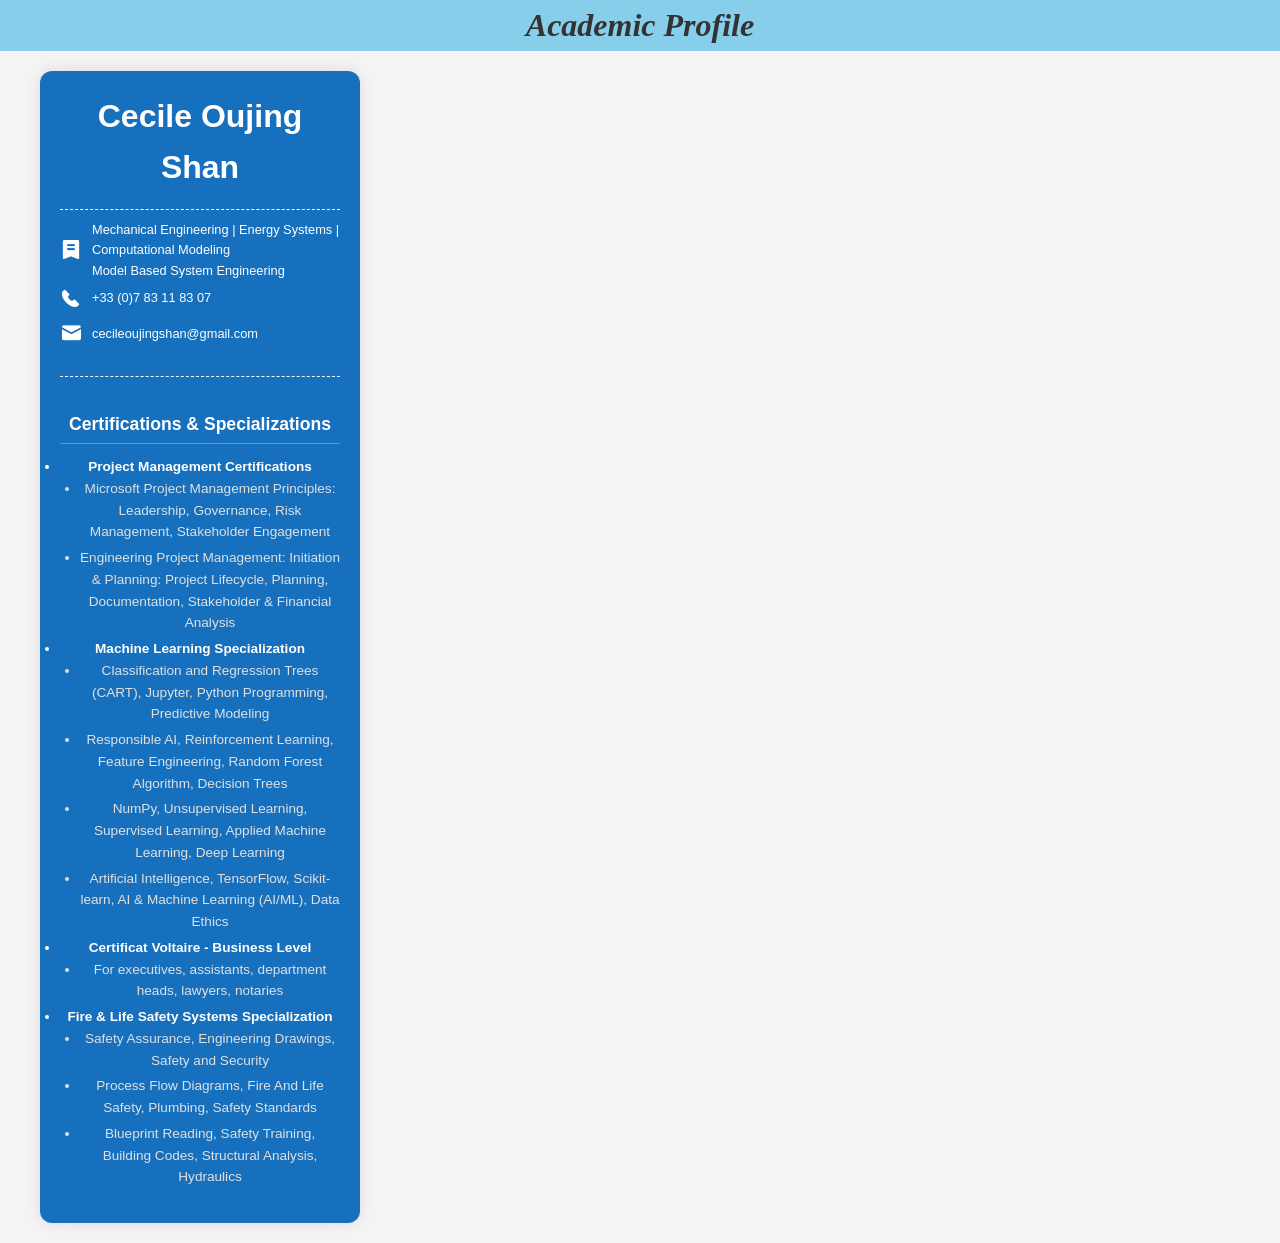
==== index.html @ 1be1430f "Update index.html" ====
<!DOCTYPE html>
<html lang="en">
<head>
    <meta charset="UTF-8">
    <link rel="stylesheet" href="./iconfont.css">
    <meta name="viewport" content="width=device-width, initial-scale=1.0">
    <link rel="stylesheet" href="styles.css">
    <title>About - My GitHub Portfolio</title>
    <style>
        body, h1, h2, p, a, ul {
            margin: 0;
            padding: 0;
            box-sizing: border-box;
        }
        body {
            font-family: Arial, sans-serif;
            background-color: #f4f4f4;
            color: #333333;
            line-height: 1.6;
        }
        header {
            background: #87CEEB;
            color: #333333;
            padding: 0px;
            text-align: center;
            font-family: 'Times New Roman', Times, serif;
            font-style: italic;
        }
        .container {
            max-width: 1200px;
            margin: 20px auto;
            display: flex;
            gap: 20px;
            align-items: flex-start;
        }
        .sidebar-container {
            width: 280px;
            min-height: 800px;
            padding: 20px;
            background: #1670be;
            box-shadow: 0 0 15px rgba(0, 0, 0, 0.1);
            border-radius: 12px;
            position: sticky;
            top: 20px;
            flex-shrink: 0;
            color: white;
        }
        .content-wrapper {
            flex-grow: 1;
            display: flex;
            flex-direction: column;
            gap: 20px;
        }
        .content-container {
            padding: 20px;
            background: #fff;
            box-shadow: 0 0 15px rgba(0, 0, 0, 0.1);
            border-radius: 12px;
        }
        .navigation {
            background: #87CEEB;
            padding: 15px;
            text-align: left;
            margin-bottom: 20px;
            display: flex;
            gap: 10px;
        }
        .navigation a {
            color: #333;
            text-decoration: none;
            padding: 10px;
            border-radius: 8px;
            font-weight: bold;
            transition: background-color 0.3s, color 0.3s;
        }
        .navigation a.active {
            background-color: #444444;
            color: #fff;
        }
        .navigation a:hover {
            background-color: #999;
            color: #fff;
        }
        .profile {
            text-align: center;
        }
        .profile h1 {
            font-size: 2em;
        }
        .contact-info {
            margin-top: 15px;
            text-align: left;
            border-top: 1px dashed white;
            padding-top: 10px;
        }
        .contact-info p {
            display: flex;
            align-items: center;
            font-size: 0.8em;
            color: white;
        }
        .certifications {
            margin-top: 25px;
            padding-top: 15px;
            border-top: 1px dashed white;
        }
        .certifications h3 {
            font-size: 1.1em;
            margin-bottom: 12px;
            border-bottom: 1px solid rgba(255,255,255,0.3);
            padding-bottom: 5px;
        }
        .cert-item {
            margin-bottom: 15px;
            font-size: 0.85em;
        }
        .cert-item > strong {
            display: block;
            font-size: 0.9em;
            margin-bottom: 5px;
            color: #fff;
        }
        .cert-item ul {
            list-style-type: disc;
            margin-left: 20px;
        }
        .cert-item ul li {
            margin-bottom: 4px;
            color: #e0e0e0;
        }
        h2 {
            font-weight: bold;
            margin-bottom: 0px;
            text-align: left;
            font-size: 0.6em;
            color: #999;
            font-family: 'Courier New', Courier, monospace;
            display: block;
            width: 100%;
        }
        footer {
            background: #87CEEB;
            color: #333333;
            text-align: center;
            margin-top: 20px;
            padding: 20px;
        }
    </style>
</head>
<body>
    <header>
        <h1>Academic Profile</h1>
    </header>

    <div class="container">
        <div class="sidebar-container">
            <div class="profile">
                <h1>Cecile Oujing Shan</h1>
                <div class="contact-info">
                    <p><span class="iconfont icon-major" style="margin-right: 10px;"></span> Mechanical Engineering | Energy Systems | Computational Modeling <br> Model Based System Engineering </p>
                    <p><span class="iconfont icon-phone" style="margin-right: 10px;"></span> +33 (0)7 83 11 83 07</p>
                    <p><span class="iconfont icon-email" style="margin-right: 10px;"></span> cecileoujingshan@gmail.com</p>
                </div>
                
                <div class="certifications">
                    <h3>Certifications & Specializations</h3>
                    <ul class="cert-item">
                        <li>
                            <strong>Project Management Certifications</strong>
                            <ul>
                                <li>Microsoft Project Management Principles: Leadership, Governance, Risk Management, Stakeholder Engagement</li>
                                <li>Engineering Project Management: Initiation & Planning: Project Lifecycle, Planning, Documentation, Stakeholder & Financial Analysis</li>
                            </ul>
                        </li>
                        <li>
                            <strong>Machine Learning Specialization</strong>
                            <ul>
                                <li>Classification and Regression Trees (CART), Jupyter, Python Programming, Predictive Modeling</li>
                                <li>Responsible AI, Reinforcement Learning, Feature Engineering, Random Forest Algorithm, Decision Trees</li>
                                <li>NumPy, Unsupervised Learning, Supervised Learning, Applied Machine Learning, Deep Learning</li>
                                <li>Artificial Intelligence, TensorFlow, Scikit-learn, AI & Machine Learning (AI/ML), Data Ethics</li>
                            </ul>
                        </li>
                        <li>
                            <strong>Certificat Voltaire - Business Level</strong>
                            <ul>
                                <li>For executives, assistants, department heads, lawyers, notaries</li>
                            </ul>
                        </li>
                        <li>
                            <strong>Fire & Life Safety Systems Specialization</strong>
                            <ul>
                                <li>Safety Assurance, Engineering Drawings, Safety and Security</li>
                                <li>Process Flow Diagrams, Fire And Life Safety, Plumbing, Safety Standards</li>
                                <li>Blueprint Reading, Safety Training, Building Codes, Structural Analysis, Hydraulics</li>
                            </ul>
                        </li>
                    </ul>
                </div>
            </div>
        </div>
---- iconfont.css ----
@font-face {
  font-family: "iconfont"; /* Project id  */
  src: url('iconfont.ttf?t=1730293900936') format('truetype');
}

.iconfont {
  font-family: "iconfont" !important;
  font-size: 22px;
  font-style: normal;
  -webkit-font-smoothing: antialiased;
  -moz-osx-font-smoothing: grayscale;
}

.icon-phone:before {
  content: "\e96c";
}

.icon-email:before {
  content: "\e68e";
}

.icon-major:before {
  content: "\e665";
}
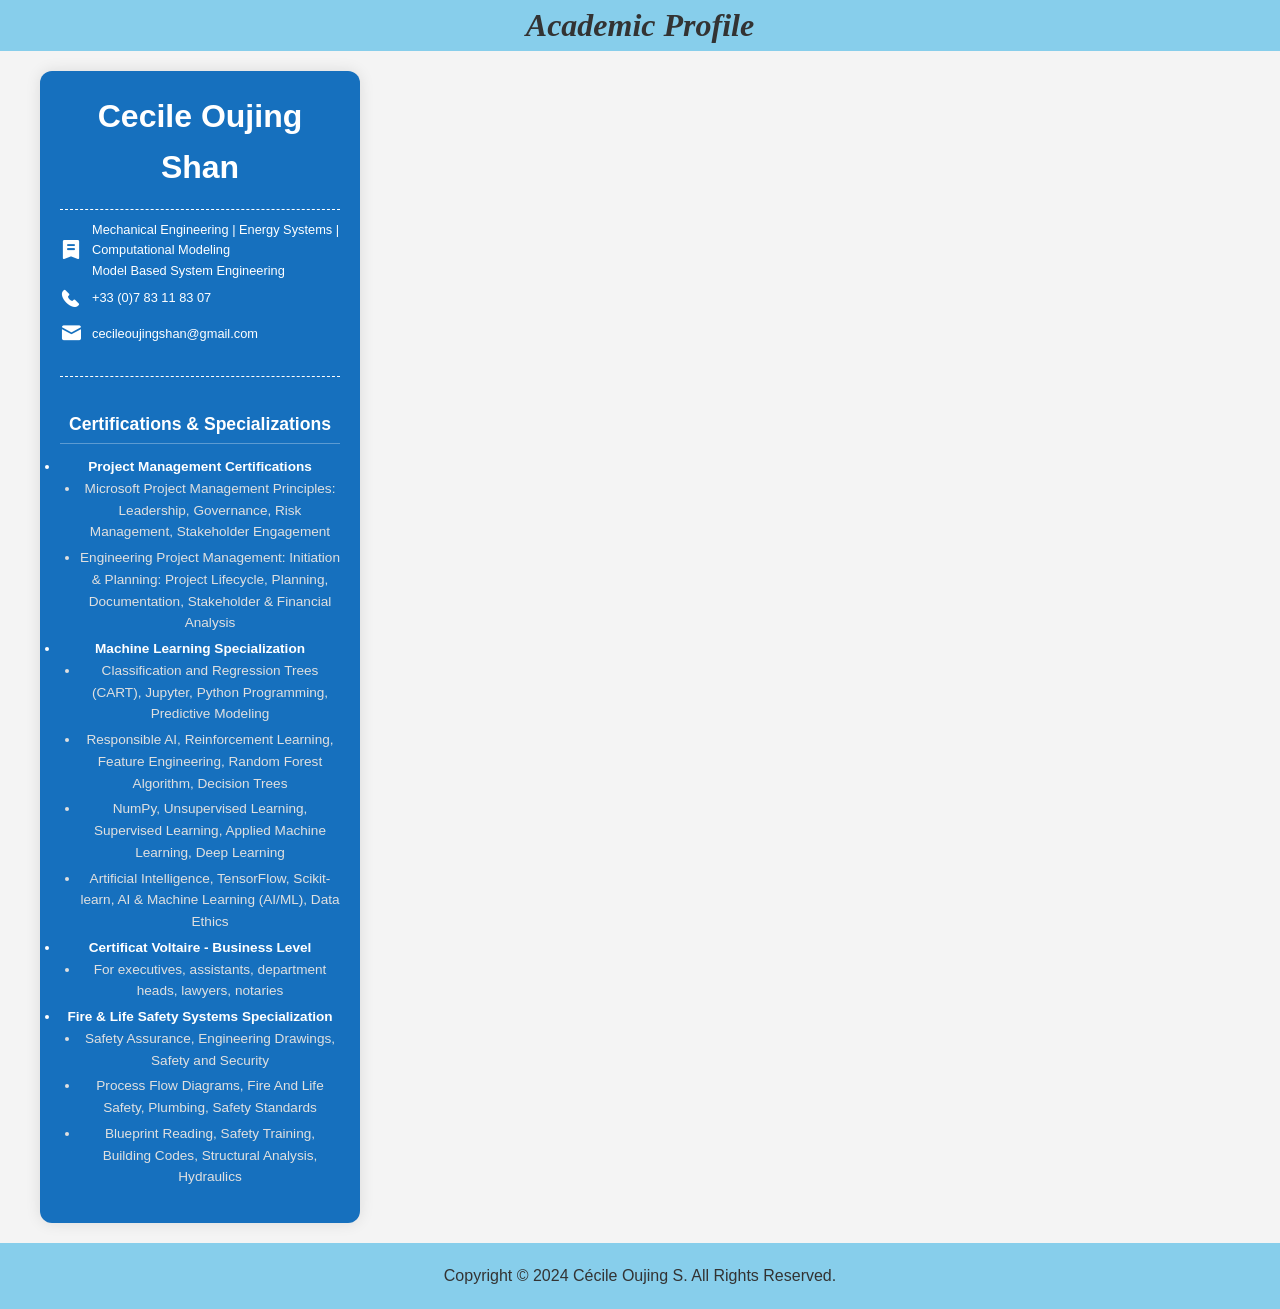
==== commit c3f6182d: "Update index.html" ====
--- a/index.html
+++ b/index.html
@@ -7,195 +7,87 @@
     <link rel="stylesheet" href="styles.css">
     <title>About - My GitHub Portfolio</title>
     <style>
-        body, h1, h2, p, a, ul {
-            margin: 0;
-            padding: 0;
-            box-sizing: border-box;
-        }
-        body {
-            font-family: Arial, sans-serif;
-            background-color: #f4f4f4;
-            color: #333333;
-            line-height: 1.6;
-        }
-        header {
-            background: #87CEEB;
-            color: #333333;
-            padding: 0px;
-            text-align: center;
-            font-family: 'Times New Roman', Times, serif;
-            font-style: italic;
-        }
-        .container {
-            max-width: 1200px;
-            margin: 20px auto;
-            display: flex;
-            gap: 20px;
-            align-items: flex-start;
-        }
-        .sidebar-container {
-            width: 280px;
-            min-height: 800px;
-            padding: 20px;
-            background: #1670be;
-            box-shadow: 0 0 15px rgba(0, 0, 0, 0.1);
-            border-radius: 12px;
-            position: sticky;
-            top: 20px;
-            flex-shrink: 0;
-            color: white;
-        }
-        .content-wrapper {
-            flex-grow: 1;
-            display: flex;
-            flex-direction: column;
-            gap: 20px;
-        }
-        .content-container {
-            padding: 20px;
-            background: #fff;
-            box-shadow: 0 0 15px rgba(0, 0, 0, 0.1);
-            border-radius: 12px;
-        }
-        .navigation {
-            background: #87CEEB;
-            padding: 15px;
-            text-align: left;
-            margin-bottom: 20px;
-            display: flex;
-            gap: 10px;
-        }
-        .navigation a {
-            color: #333;
-            text-decoration: none;
-            padding: 10px;
-            border-radius: 8px;
-            font-weight: bold;
-            transition: background-color 0.3s, color 0.3s;
-        }
-        .navigation a.active {
-            background-color: #444444;
-            color: #fff;
-        }
-        .navigation a:hover {
-            background-color: #999;
-            color: #fff;
-        }
-        .profile {
-            text-align: center;
-        }
-        .profile h1 {
-            font-size: 2em;
-        }
-        .contact-info {
-            margin-top: 15px;
-            text-align: left;
-            border-top: 1px dashed white;
-            padding-top: 10px;
-        }
-        .contact-info p {
-            display: flex;
-            align-items: center;
-            font-size: 0.8em;
-            color: white;
-        }
-        .certifications {
-            margin-top: 25px;
-            padding-top: 15px;
-            border-top: 1px dashed white;
-        }
-        .certifications h3 {
-            font-size: 1.1em;
-            margin-bottom: 12px;
-            border-bottom: 1px solid rgba(255,255,255,0.3);
-            padding-bottom: 5px;
-        }
-        .cert-item {
-            margin-bottom: 15px;
-            font-size: 0.85em;
-        }
-        .cert-item > strong {
-            display: block;
-            font-size: 0.9em;
-            margin-bottom: 5px;
-            color: #fff;
-        }
-        .cert-item ul {
-            list-style-type: disc;
-            margin-left: 20px;
-        }
-        .cert-item ul li {
-            margin-bottom: 4px;
-            color: #e0e0e0;
-        }
-        h2 {
-            font-weight: bold;
-            margin-bottom: 0px;
-            text-align: left;
-            font-size: 0.6em;
-            color: #999;
-            font-family: 'Courier New', Courier, monospace;
-            display: block;
-            width: 100%;
-        }
-        footer {
-            background: #87CEEB;
-            color: #333333;
-            text-align: center;
-            margin-top: 20px;
-            padding: 20px;
-        }
+        body, h1, h2, p, a, ul { margin: 0; padding: 0; box-sizing: border-box; }
+        body { font-family: Arial, sans-serif; background-color: #f4f4f4; color: #333333; line-height: 1.6; }
+        header { background: #87CEEB; color: #333333; padding: 0px; text-align: center; font-family: 'Times New Roman', Times, serif; font-style: italic; }
+        .container { max-width: 1200px; margin: 20px auto; display: flex; gap: 20px; align-items: flex-start; }
+        .sidebar-container { width: 280px; min-height: 800px; padding: 20px; background: #1670be; box-shadow: 0 0 15px rgba(0,0,0,0.1); border-radius: 12px; position: sticky; top: 20px; flex-shrink: 0; color: white; }
+        .content-wrapper { flex-grow: 1; display: flex; flex-direction: column; gap: 20px; }
+        .content-container { padding: 20px; background: #fff; box-shadow: 0 0 15px rgba(0,0,0,0.1); border-radius: 12px; }
+        .navigation { background: #87CEEB; padding: 15px; text-align: left; margin-bottom: 20px; display: flex; gap: 10px; }
+        .navigation a { color: #333; text-decoration: none; padding: 10px; border-radius: 8px; font-weight: bold; transition: background-color 0.3s, color 0.3s; }
+        .navigation a.active { background-color: #444444; color: #fff; }
+        .navigation a:hover { background-color: #999; color: #fff; }
+        .profile { text-align: center; }
+        .profile h1 { font-size: 2em; }
+        .contact-info { margin-top: 15px; text-align: left; border-top: 1px dashed white; padding-top: 10px; }
+        .contact-info p { display: flex; align-items: center; font-size: 0.8em; color: white; }
+        .certifications { margin-top: 25px; padding-top: 15px; border-top: 1px dashed white; }
+        .certifications h3 { font-size: 1.1em; margin-bottom: 12px; border-bottom: 1px solid rgba(255,255,255,0.3); padding-bottom: 5px; }
+        .cert-item { margin-bottom: 15px; font-size: 0.85em; }
+        .cert-item > strong { display: block; font-size: 0.9em; margin-bottom: 5px; color: #fff; }
+        .cert-item ul { list-style-type: disc; margin-left: 20px; }
+        .cert-item ul li { margin-bottom: 4px; color: #e0e0e0; }
+        .research-fields-container { padding: 15px; background: #fff; border: 1px solid #dddddd; border-radius: 12px; box-shadow: 0 8px 16px rgba(0,0,0,0.1); margin-bottom: 20px; display: flex; flex-wrap: wrap; gap: 10px; }
+        .research-field { background: #f5f9fd; border-radius: 20px; padding: 10px 15px; color: #2c4f77; font-weight: 500; box-shadow: 0 4px 8px rgba(0,0,0,0.1); white-space: nowrap; transition: transform 0.2s ease, box-shadow 0.2s ease; }
+        .research-field:hover { transform: scale(1.05); box-shadow: 0 8px 16px rgba(0,0,0,0.2); }
+        h2 { font-weight: bold; margin-bottom: 0px; text-align: left; font-size: 0.6em; color: #999; font-family: 'Courier New', Courier, monospace; display: block; width: 100%; }
+        footer { background: #87CEEB; color: #333333; text-align: center; margin-top: 20px; padding: 20px; }
     </style>
 </head>
 <body>
-    <header>
-        <h1>Academic Profile</h1>
-    </header>
-
-    <div class="container">
-        <div class="sidebar-container">
-            <div class="profile">
-                <h1>Cecile Oujing Shan</h1>
-                <div class="contact-info">
-                    <p><span class="iconfont icon-major" style="margin-right: 10px;"></span> Mechanical Engineering | Energy Systems | Computational Modeling <br> Model Based System Engineering </p>
-                    <p><span class="iconfont icon-phone" style="margin-right: 10px;"></span> +33 (0)7 83 11 83 07</p>
-                    <p><span class="iconfont icon-email" style="margin-right: 10px;"></span> cecileoujingshan@gmail.com</p>
-                </div>
-                
-                <div class="certifications">
-                    <h3>Certifications & Specializations</h3>
-                    <ul class="cert-item">
-                        <li>
-                            <strong>Project Management Certifications</strong>
-                            <ul>
-                                <li>Microsoft Project Management Principles: Leadership, Governance, Risk Management, Stakeholder Engagement</li>
-                                <li>Engineering Project Management: Initiation & Planning: Project Lifecycle, Planning, Documentation, Stakeholder & Financial Analysis</li>
-                            </ul>
-                        </li>
-                        <li>
-                            <strong>Machine Learning Specialization</strong>
-                            <ul>
-                                <li>Classification and Regression Trees (CART), Jupyter, Python Programming, Predictive Modeling</li>
-                                <li>Responsible AI, Reinforcement Learning, Feature Engineering, Random Forest Algorithm, Decision Trees</li>
-                                <li>NumPy, Unsupervised Learning, Supervised Learning, Applied Machine Learning, Deep Learning</li>
-                                <li>Artificial Intelligence, TensorFlow, Scikit-learn, AI & Machine Learning (AI/ML), Data Ethics</li>
-                            </ul>
-                        </li>
-                        <li>
-                            <strong>Certificat Voltaire - Business Level</strong>
-                            <ul>
-                                <li>For executives, assistants, department heads, lawyers, notaries</li>
-                            </ul>
-                        </li>
-                        <li>
-                            <strong>Fire & Life Safety Systems Specialization</strong>
-                            <ul>
-                                <li>Safety Assurance, Engineering Drawings, Safety and Security</li>
-                                <li>Process Flow Diagrams, Fire And Life Safety, Plumbing, Safety Standards</li>
-                                <li>Blueprint Reading, Safety Training, Building Codes, Structural Analysis, Hydraulics</li>
-                            </ul>
-                        </li>
-                    </ul>
-                </div>
+<header>
+    <h1>Academic Profile</h1>
+</header>
+<div class="container">
+    <div class="sidebar-container">
+        <div class="profile">
+            <h1>Cecile Oujing Shan</h1>
+            <div class="contact-info">
+                <p><span class="iconfont icon-major" style="margin-right:10px;"></span> Mechanical Engineering | Energy Systems | Computational Modeling <br> Model Based System Engineering </p>
+                <p><span class="iconfont icon-phone" style="margin-right:10px;"></span> +33 (0)7 83 11 83 07</p>
+                <p><span class="iconfont icon-email" style="margin-right:10px;"></span> cecileoujingshan@gmail.com</p>
+            </div>
+            <div class="certifications">
+                <h3>Certifications & Specializations</h3>
+                <ul class="cert-item">
+                    <li>
+                        <strong>Project Management Certifications</strong>
+                        <ul>
+                            <li>Microsoft Project Management Principles: Leadership, Governance, Risk Management, Stakeholder Engagement</li>
+                            <li>Engineering Project Management: Initiation & Planning: Project Lifecycle, Planning, Documentation, Stakeholder & Financial Analysis</li>
+                        </ul>
+                    </li>
+                    <li>
+                        <strong>Machine Learning Specialization</strong>
+                        <ul>
+                            <li>Classification and Regression Trees (CART), Jupyter, Python Programming, Predictive Modeling</li>
+                            <li>Responsible AI, Reinforcement Learning, Feature Engineering, Random Forest Algorithm, Decision Trees</li>
+                            <li>NumPy, Unsupervised Learning, Supervised Learning, Applied Machine Learning, Deep Learning</li>
+                            <li>Artificial Intelligence, TensorFlow, Scikit-learn, AI & Machine Learning (AI/ML), Data Ethics</li>
+                        </ul>
+                    </li>
+                    <li>
+                        <strong>Certificat Voltaire - Business Level</strong>
+                        <ul>
+                            <li>For executives, assistants, department heads, lawyers, notaries</li>
+                        </ul>
+                    </li>
+                    <li>
+                        <strong>Fire & Life Safety Systems Specialization</strong>
+                        <ul>
+                            <li>Safety Assurance, Engineering Drawings, Safety and Security</li>
+                            <li>Process Flow Diagrams, Fire And Life Safety, Plumbing, Safety Standards</li>
+                            <li>Blueprint Reading, Safety Training, Building Codes, Structural Analysis, Hydraulics</li>
+                        </ul>
+                    </li>
+                </ul>
             </div>
         </div>
+    </div>
+</div>
+<footer>
+    <p>Copyright &copy; 2024 Cécile Oujing S. All Rights Reserved.</p>
+</footer>
+</body>
+</html>
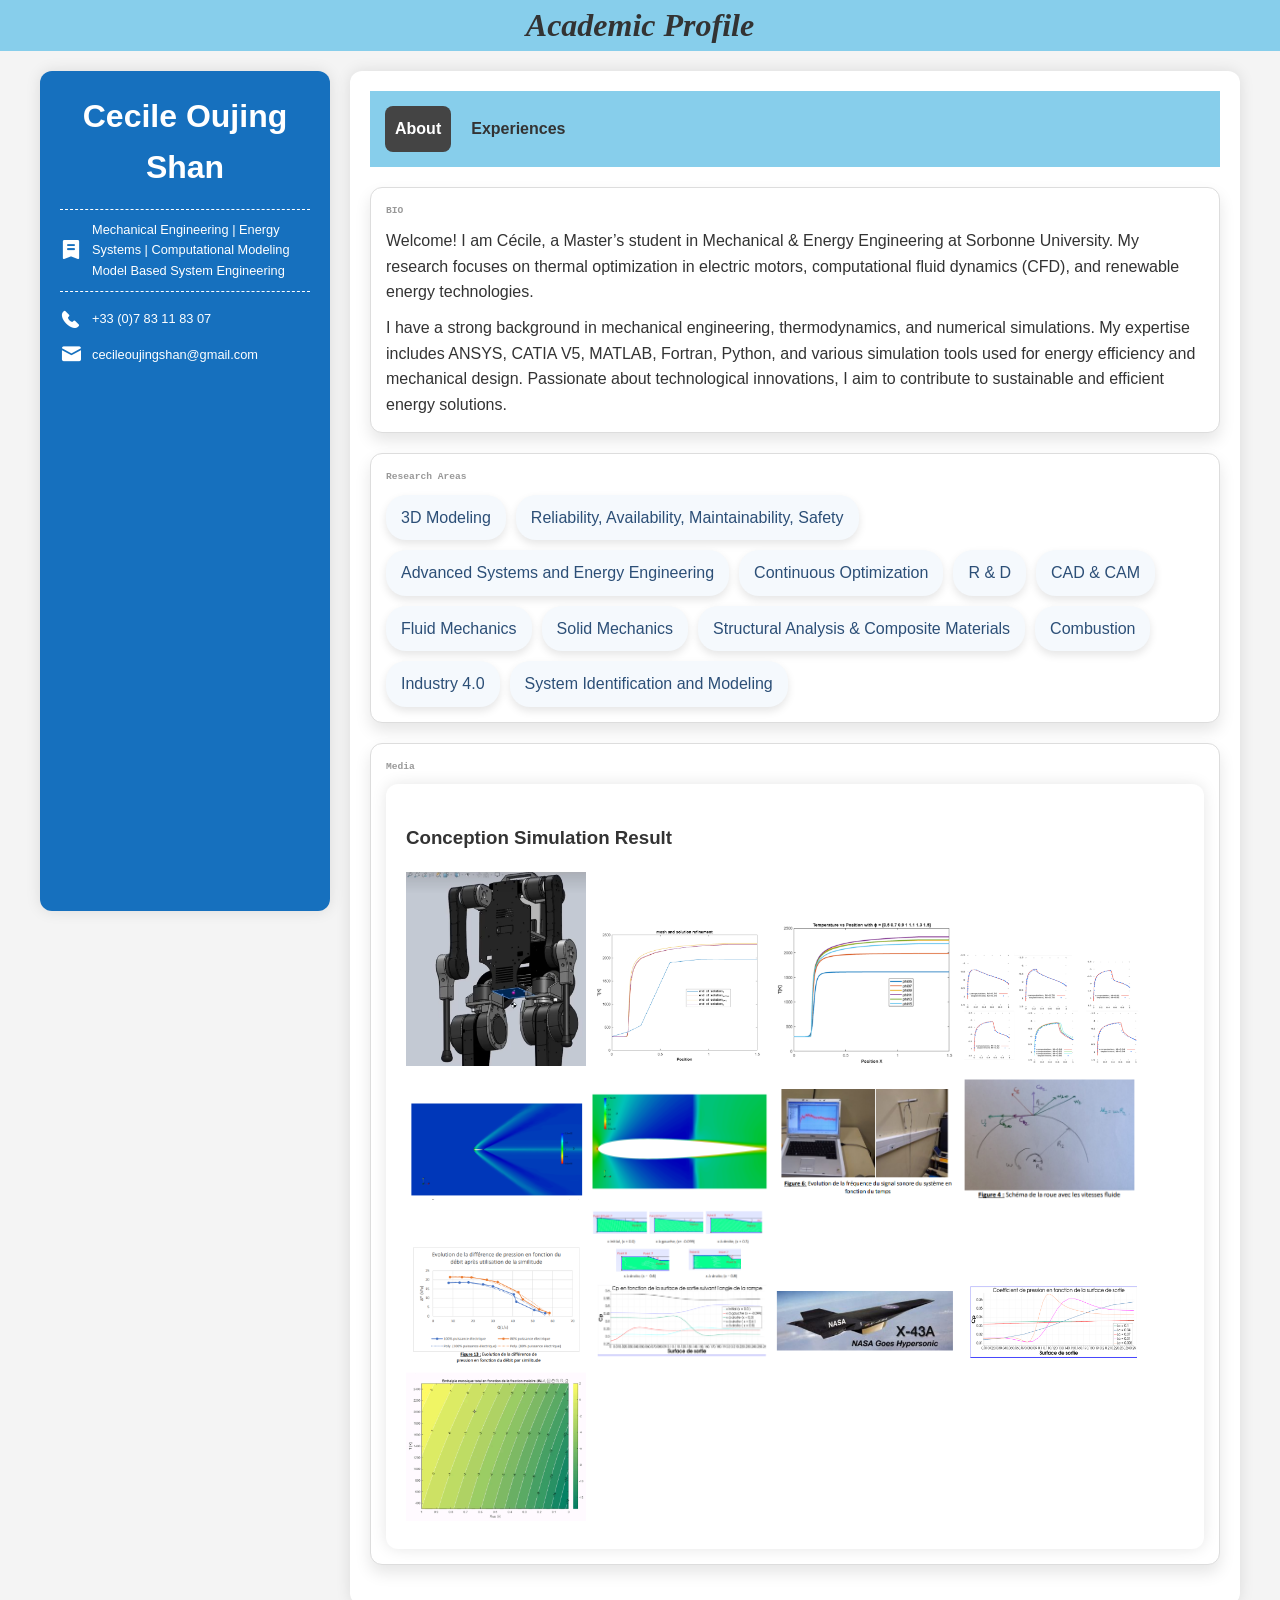
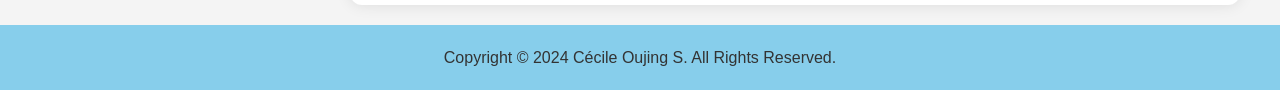
==== commit 2d5fea81: "Update index.html" ====
--- a/index.html
+++ b/index.html
@@ -7,87 +7,279 @@
     <link rel="stylesheet" href="styles.css">
     <title>About - My GitHub Portfolio</title>
     <style>
-        body, h1, h2, p, a, ul { margin: 0; padding: 0; box-sizing: border-box; }
-        body { font-family: Arial, sans-serif; background-color: #f4f4f4; color: #333333; line-height: 1.6; }
-        header { background: #87CEEB; color: #333333; padding: 0px; text-align: center; font-family: 'Times New Roman', Times, serif; font-style: italic; }
-        .container { max-width: 1200px; margin: 20px auto; display: flex; gap: 20px; align-items: flex-start; }
-        .sidebar-container { width: 280px; min-height: 800px; padding: 20px; background: #1670be; box-shadow: 0 0 15px rgba(0,0,0,0.1); border-radius: 12px; position: sticky; top: 20px; flex-shrink: 0; color: white; }
-        .content-wrapper { flex-grow: 1; display: flex; flex-direction: column; gap: 20px; }
-        .content-container { padding: 20px; background: #fff; box-shadow: 0 0 15px rgba(0,0,0,0.1); border-radius: 12px; }
-        .navigation { background: #87CEEB; padding: 15px; text-align: left; margin-bottom: 20px; display: flex; gap: 10px; }
-        .navigation a { color: #333; text-decoration: none; padding: 10px; border-radius: 8px; font-weight: bold; transition: background-color 0.3s, color 0.3s; }
-        .navigation a.active { background-color: #444444; color: #fff; }
-        .navigation a:hover { background-color: #999; color: #fff; }
-        .profile { text-align: center; }
-        .profile h1 { font-size: 2em; }
-        .contact-info { margin-top: 15px; text-align: left; border-top: 1px dashed white; padding-top: 10px; }
-        .contact-info p { display: flex; align-items: center; font-size: 0.8em; color: white; }
-        .certifications { margin-top: 25px; padding-top: 15px; border-top: 1px dashed white; }
-        .certifications h3 { font-size: 1.1em; margin-bottom: 12px; border-bottom: 1px solid rgba(255,255,255,0.3); padding-bottom: 5px; }
-        .cert-item { margin-bottom: 15px; font-size: 0.85em; }
-        .cert-item > strong { display: block; font-size: 0.9em; margin-bottom: 5px; color: #fff; }
-        .cert-item ul { list-style-type: disc; margin-left: 20px; }
-        .cert-item ul li { margin-bottom: 4px; color: #e0e0e0; }
-        .research-fields-container { padding: 15px; background: #fff; border: 1px solid #dddddd; border-radius: 12px; box-shadow: 0 8px 16px rgba(0,0,0,0.1); margin-bottom: 20px; display: flex; flex-wrap: wrap; gap: 10px; }
-        .research-field { background: #f5f9fd; border-radius: 20px; padding: 10px 15px; color: #2c4f77; font-weight: 500; box-shadow: 0 4px 8px rgba(0,0,0,0.1); white-space: nowrap; transition: transform 0.2s ease, box-shadow 0.2s ease; }
-        .research-field:hover { transform: scale(1.05); box-shadow: 0 8px 16px rgba(0,0,0,0.2); }
-        h2 { font-weight: bold; margin-bottom: 0px; text-align: left; font-size: 0.6em; color: #999; font-family: 'Courier New', Courier, monospace; display: block; width: 100%; }
-        footer { background: #87CEEB; color: #333333; text-align: center; margin-top: 20px; padding: 20px; }
+        /* Resetting some styles for better compatibility */
+        body, h1, h2, p, a, ul {
+            margin: 0;
+            padding: 0;
+            box-sizing: border-box;
+        }
+
+        body {
+            font-family: Arial, sans-serif;
+            background-color: #f4f4f4;
+            color: #333333;
+            line-height: 1.6;
+        }
+
+        header {
+            background: #87CEEB;
+            color: #333333;
+            padding: 0px;
+            text-align: center;
+            font-family: 'Times New Roman', Times, serif;
+            font-style: italic;
+        }
+
+        .container {
+            max-width: 1200px;
+            margin: 20px auto;
+            display: flex;
+            gap: 20px;
+            align-items: flex-start;
+        }
+
+        .sidebar-container {
+            width: 250px;
+            min-height: 800px;
+            padding: 20px;
+            background: #1670be;
+            box-shadow: 0 0 15px rgba(0, 0, 0, 0.1);
+            border-radius: 12px;
+            position: sticky;
+            top: 20px;
+            flex-shrink: 0;
+            color: white;
+        }
+
+        .content-wrapper {
+            flex-grow: 1;
+            display: flex;
+            flex-direction: column;
+            gap: 20px;
+        }
+
+        .content-container {
+            padding: 20px;
+            background: #fff;
+            box-shadow: 0 0 15px rgba(0, 0, 0, 0.1);
+            border-radius: 12px;
+        }
+
+        .navigation {
+            background: #87CEEB;
+            padding: 15px;
+            text-align: left;
+            margin-bottom: 20px;
+            display: flex;
+            gap: 10px;
+        }
+
+        .navigation a {
+            color: #333;
+            text-decoration: none;
+            padding: 10px;
+            border-radius: 8px;
+            font-weight: bold;
+            transition: background-color 0.3s, color 0.3s;
+        }
+
+        .navigation a.active {
+            background-color: #444444;
+            color: #fff;
+        }
+
+        .navigation a:hover {
+            background-color: #999;
+            color: #fff;
+        }
+
+        .profile {
+            text-align: center;
+        }
+
+        .profile h1 {
+            font-size: 2em;
+        }
+
+        .profile p {
+            font-size: 0.5em;
+            color: white;
+        }
+
+        .contact-info {
+            margin-top: 15px;
+            text-align: left;
+            border-top: 1px dashed white;
+            padding-top: 10px;
+        }
+
+        .contact-info p {
+            display: flex;
+            align-items: center;
+            font-size: 0.8em;
+            color: white;
+        }
+
+        .contact-info p:nth-last-child(3) {
+            border-bottom: 1px dashed white;
+            padding-bottom: 10px;
+            margin-bottom: 10px;
+        }
+
+        .research-fields-container {
+            padding: 15px;
+            background: #fff;
+            border: 1px solid #dddddd;
+            border-radius: 12px;
+            box-shadow: 0 8px 16px rgba(0, 0, 0, 0.1);
+            margin-bottom: 20px;
+            display: flex; 
+            flex-wrap: wrap; 
+            gap: 10px; 
+        }
+
+        .research-field {
+            background: #f5f9fd;
+            border-radius: 20px; 
+            padding: 10px 15px;
+            color: #2c4f77;
+            font-weight: 500;
+            box-shadow: 0 4px 8px rgba(0, 0, 0, 0.1);
+            white-space: nowrap;
+            transition: transform 0.2s ease, box-shadow 0.2s ease;
+        }
+
+        .research-field:hover {
+            transform: scale(1.05);
+            box-shadow: 0 8px 16px rgba(0, 0, 0, 0.2);
+        }
+
+        h2 {
+            font-weight: bold;
+            margin-bottom: 0px;
+            text-align: left;
+            font-size: 0.6em;
+            color: #999;
+            font-family: 'Courier New', Courier, monospace;
+            display: block;
+            width: 100%;
+        }
+
+        footer {
+            background: #87CEEB;
+            color: #333333;
+            text-align: center;
+            margin-top: 20px;
+            padding: 20px;
+        }
     </style>
 </head>
 <body>
-<header>
-    <h1>Academic Profile</h1>
-</header>
-<div class="container">
-    <div class="sidebar-container">
-        <div class="profile">
-            <h1>Cecile Oujing Shan</h1>
-            <div class="contact-info">
-                <p><span class="iconfont icon-major" style="margin-right:10px;"></span> Mechanical Engineering | Energy Systems | Computational Modeling <br> Model Based System Engineering </p>
-                <p><span class="iconfont icon-phone" style="margin-right:10px;"></span> +33 (0)7 83 11 83 07</p>
-                <p><span class="iconfont icon-email" style="margin-right:10px;"></span> cecileoujingshan@gmail.com</p>
+    <header>
+        <h1>Academic Profile</h1>
+    </header>
+
+    <div class="container">
+        <div class="sidebar-container">
+            <div class="profile">
+                <h1>Cecile Oujing Shan</h1>
+                <div class="contact-info">
+                    <p><span class="iconfont icon-major" style="margin-right: 10px;"></span> Mechanical Engineering | Energy Systems | Computational Modeling <br> Model Based System Engineering </p>
+                    <p><span class="iconfont icon-phone" style="margin-right: 10px;"></span> +33 (0)7 83 11 83 07</p>
+                    <p><span class="iconfont icon-email" style="margin-right: 10px;"></span> cecileoujingshan@gmail.com</p>
+                </div>
             </div>
-            <div class="certifications">
-                <h3>Certifications & Specializations</h3>
-                <ul class="cert-item">
-                    <li>
-                        <strong>Project Management Certifications</strong>
-                        <ul>
-                            <li>Microsoft Project Management Principles: Leadership, Governance, Risk Management, Stakeholder Engagement</li>
-                            <li>Engineering Project Management: Initiation & Planning: Project Lifecycle, Planning, Documentation, Stakeholder & Financial Analysis</li>
-                        </ul>
-                    </li>
-                    <li>
-                        <strong>Machine Learning Specialization</strong>
-                        <ul>
-                            <li>Classification and Regression Trees (CART), Jupyter, Python Programming, Predictive Modeling</li>
-                            <li>Responsible AI, Reinforcement Learning, Feature Engineering, Random Forest Algorithm, Decision Trees</li>
-                            <li>NumPy, Unsupervised Learning, Supervised Learning, Applied Machine Learning, Deep Learning</li>
-                            <li>Artificial Intelligence, TensorFlow, Scikit-learn, AI & Machine Learning (AI/ML), Data Ethics</li>
-                        </ul>
-                    </li>
-                    <li>
-                        <strong>Certificat Voltaire - Business Level</strong>
-                        <ul>
-                            <li>For executives, assistants, department heads, lawyers, notaries</li>
-                        </ul>
-                    </li>
-                    <li>
-                        <strong>Fire & Life Safety Systems Specialization</strong>
-                        <ul>
-                            <li>Safety Assurance, Engineering Drawings, Safety and Security</li>
-                            <li>Process Flow Diagrams, Fire And Life Safety, Plumbing, Safety Standards</li>
-                            <li>Blueprint Reading, Safety Training, Building Codes, Structural Analysis, Hydraulics</li>
-                        </ul>
-                    </li>
-                </ul>
+        </div>
+        
+        <div class="content-wrapper">
+            <div class="content-container">
+                <div class="navigation">
+                    <a href="index.html" class="active">About</a>
+                    <a href="experiences.html">Experiences</a>
+                </div>
+                <div class="research-fields-container">
+                    <h2>BIO</h2>
+                    <p><span: style="font-family: Arial, Helvetica, sans-serif">Welcome! I am Cécile, a Master’s student in Mechanical & Energy Engineering at Sorbonne University. My research focuses on thermal optimization in electric motors, computational fluid dynamics (CFD), and renewable energy technologies.
+
+
+                    <p><span: style="font-family: Arial, Helvetica, sans-serif">I have a strong background in mechanical engineering, thermodynamics, and numerical simulations. My expertise includes ANSYS, CATIA V5, MATLAB, Fortran, Python, and various simulation tools used for energy efficiency and mechanical design. Passionate about technological innovations, I aim to contribute to sustainable and efficient energy solutions.</span:></p>
+                    </ul>
+                </div>
+                <div class="research-fields-container">
+                    <h2>Research Areas</h2>
+                        <div class="research-field">3D Modeling</div>
+                        <div class="research-field">Reliability, Availability, Maintainability, Safety</div>
+                        <div class="research-field">Advanced Systems and Energy Engineering</div>
+                        <div class="research-field">Continuous Optimization</div>
+                        <div class="research-field">R & D</div>
+                        <div class="research-field">CAD & CAM</div>
+                        <div class="research-field">Fluid Mechanics</div>
+                        <div class="research-field">Solid Mechanics</div>
+                        <div class="research-field">Structural Analysis & Composite Materials</div>
+                        <div class="research-field">Combustion</div>
+                        <div class="research-field">Industry 4.0</div>
+                        <div class="research-field">System Identification and Modeling</div>
+                </div>
+
+                <!-- NEW MEDIA SECTION -->
+                <div class="research-fields-container">
+                    <h2>Media</h2>
+
+                    <!-- Exemple d'image -->
+                    <div class="content-container">
+                        <h3>Conception Simulation Result</h3>
+                        <img src="assets/robotl2.png" alt="Simulation Result" width="180" height="auto">
+                        <img src="assets/1.png" alt="Simulation Result" width="180" height="auto">
+                        <img src="assets/2.png" alt="Simulation Result" width="180" height="auto">
+                        <img src="assets/3.png" alt="Simulation Result" width="180" height="auto">
+                        <img src="assets/4.png" alt="Simulation Result" width="180" height="auto">
+                        <img src="assets/5.png" alt="Simulation Result" width="180" height="auto">
+                        <img src="assets/6.png" alt="Simulation Result" width="180" height="auto">
+                        <img src="assets/7.png" alt="Simulation Result" width="180" height="auto">
+                        <img src="assets/8.png" alt="Simulation Result" width="180" height="auto">
+                        <img src="assets/9.png" alt="Simulation Result" width="180" height="auto">
+                        <img src="assets/11.png" alt="Simulation Result" width="180" height="auto">
+                        <img src="assets/22.png" alt="Simulation Result" width="180" height="auto">
+                        <img src="assets/flammeconbu.png" alt="Simulation Result" width="180" height="auto">
+
+                    </div>
+
+                    <!-- Exemple vidéo YouTube -->
+                    <!--
+                    <div class="content-container">
+                        <h3>Project Presentation Video</h3>
+                        <div class="video-container">
+                            <iframe src="https://www.youtube.com/embed/ID_DE_TA_VIDEO" 
+                                    title="YouTube video player"
+                                    frameborder="0"
+                                    allow="accelerometer; autoplay; clipboard-write; encrypted-media; gyroscope; picture-in-picture" 
+                                    allowfullscreen>
+                            </iframe>
+                        </div>
+                    </div>
+                    -->
+
+                    <!-- Exemple vidéo locale -->
+                    <!--
+                    <div class="content-container">
+                        <h3>Demo (Local Video)</h3>
+                        <div class="video-container">
+                            <video controls>
+                                <source src="assets/demo.mp4" type="video/mp4">
+                                Your browser does not support the video tag.
+                            </video>
+                        </div>
+                    </div>
+                    -->
+                </div>
+                <!-- END MEDIA SECTION -->
+                
             </div>
         </div>
     </div>
-</div>
-<footer>
-    <p>Copyright &copy; 2024 Cécile Oujing S. All Rights Reserved.</p>
-</footer>
+
+    <footer>
+        <p>Copyright &copy; 2024 Cécile Oujing S. All Rights Reserved.</p>
+    </footer>
 </body>
 </html>
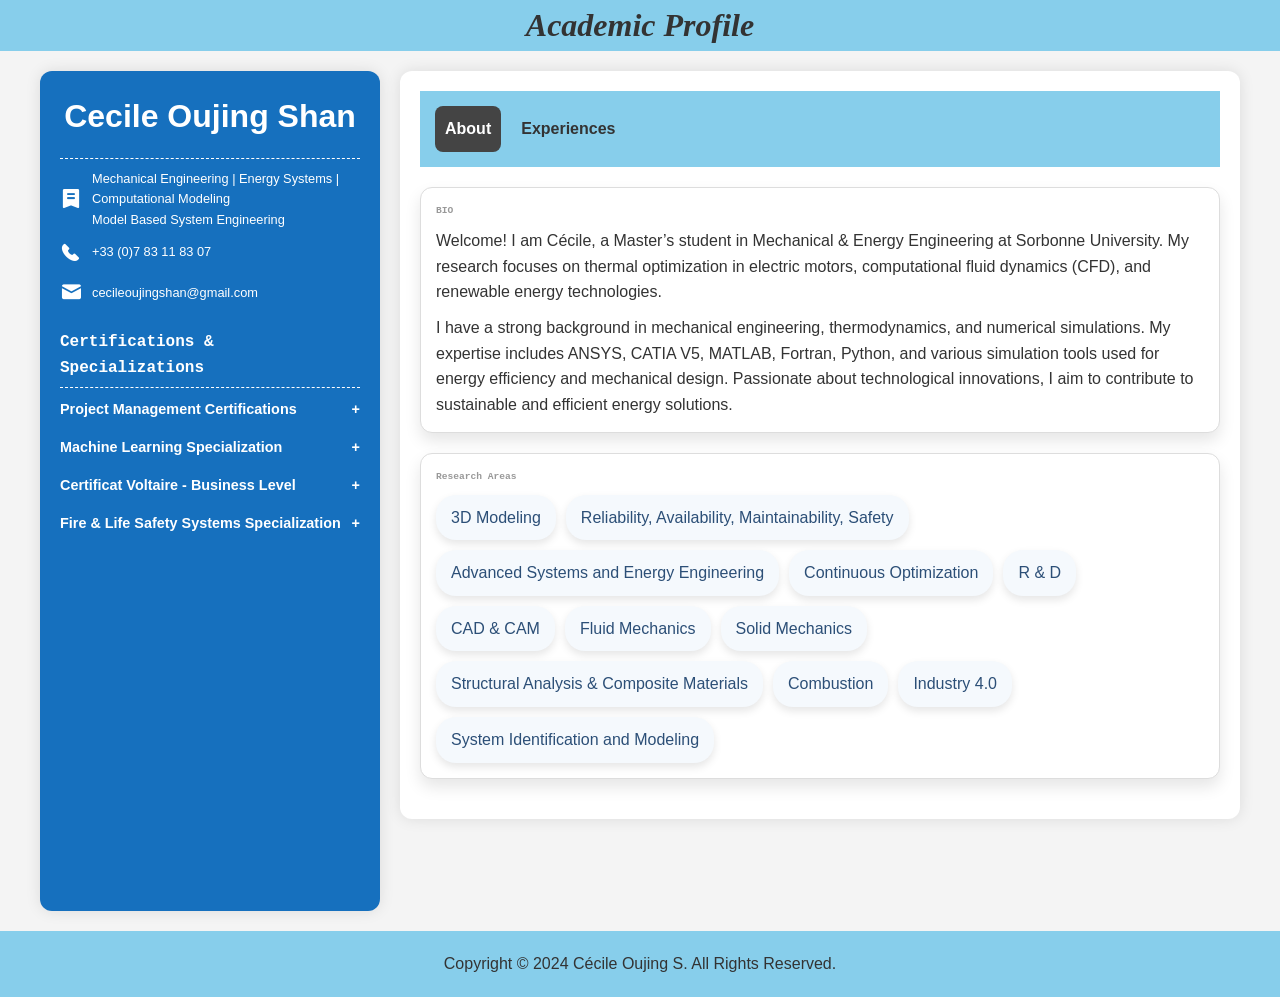
==== commit ef2db7cb: "Update index.html" ====
--- a/index.html
+++ b/index.html
@@ -7,8 +7,7 @@
     <link rel="stylesheet" href="styles.css">
     <title>About - My GitHub Portfolio</title>
     <style>
-        /* Resetting some styles for better compatibility */
-        body, h1, h2, p, a, ul {
+        body, h1, h2, h3, p, a, ul, li {
             margin: 0;
             padding: 0;
             box-sizing: border-box;
@@ -39,7 +38,7 @@
         }
 
         .sidebar-container {
-            width: 250px;
+            width: 300px;
             min-height: 800px;
             padding: 20px;
             background: #1670be;
@@ -51,6 +50,72 @@
             color: white;
         }
 
+        .profile h1 {
+            font-size: 2em;
+            text-align: center;
+        }
+
+        .contact-info {
+            margin-top: 15px;
+            text-align: left;
+            border-top: 1px dashed white;
+            padding-top: 10px;
+        }
+
+        .contact-info p {
+            display: flex;
+            align-items: center;
+            font-size: 0.8em;
+            color: white;
+            margin-bottom: 5px;
+        }
+
+        .certifications {
+            margin-top: 20px;
+        }
+
+        .certifications h2 {
+            font-size: 1em;
+            margin-bottom: 10px;
+            color: #fff;
+            border-bottom: 1px dashed white;
+            padding-bottom: 5px;
+        }
+
+        .cert-section {
+            margin-bottom: 15px;
+        }
+
+        .cert-section h3 {
+            font-size: 0.9em;
+            cursor: pointer;
+            margin-bottom: 5px;
+            color: #fff;
+            display: flex;
+            justify-content: space-between;
+            align-items: center;
+        }
+
+        .cert-section h3:hover {
+            color: #FFD700;
+        }
+
+        .cert-section ul, .cert-section p.details {
+            list-style: disc inside;
+            margin-left: 0;
+            display: none;
+            font-size: 0.8em;
+            line-height: 1.3em;
+        }
+
+        .cert-section ul li {
+            margin-bottom: 3px;
+        }
+
+        .cert-section.active ul, .cert-section.active p.details {
+            display: block;
+        }
+
         .content-wrapper {
             flex-grow: 1;
             display: flex;
@@ -91,39 +156,6 @@
         .navigation a:hover {
             background-color: #999;
             color: #fff;
-        }
-
-        .profile {
-            text-align: center;
-        }
-
-        .profile h1 {
-            font-size: 2em;
-        }
-
-        .profile p {
-            font-size: 0.5em;
-            color: white;
-        }
-
-        .contact-info {
-            margin-top: 15px;
-            text-align: left;
-            border-top: 1px dashed white;
-            padding-top: 10px;
-        }
-
-        .contact-info p {
-            display: flex;
-            align-items: center;
-            font-size: 0.8em;
-            color: white;
-        }
-
-        .contact-info p:nth-last-child(3) {
-            border-bottom: 1px dashed white;
-            padding-bottom: 10px;
-            margin-bottom: 10px;
         }
 
         .research-fields-container {
@@ -175,111 +207,108 @@
     </style>
 </head>
 <body>
-    <header>
-        <h1>Academic Profile</h1>
-    </header>
-
-    <div class="container">
-        <div class="sidebar-container">
-            <div class="profile">
-                <h1>Cecile Oujing Shan</h1>
-                <div class="contact-info">
-                    <p><span class="iconfont icon-major" style="margin-right: 10px;"></span> Mechanical Engineering | Energy Systems | Computational Modeling <br> Model Based System Engineering </p>
-                    <p><span class="iconfont icon-phone" style="margin-right: 10px;"></span> +33 (0)7 83 11 83 07</p>
-                    <p><span class="iconfont icon-email" style="margin-right: 10px;"></span> cecileoujingshan@gmail.com</p>
-                </div>
-            </div>
-        </div>
-        
-        <div class="content-wrapper">
-            <div class="content-container">
-                <div class="navigation">
-                    <a href="index.html" class="active">About</a>
-                    <a href="experiences.html">Experiences</a>
-                </div>
-                <div class="research-fields-container">
-                    <h2>BIO</h2>
-                    <p><span: style="font-family: Arial, Helvetica, sans-serif">Welcome! I am Cécile, a Master’s student in Mechanical & Energy Engineering at Sorbonne University. My research focuses on thermal optimization in electric motors, computational fluid dynamics (CFD), and renewable energy technologies.
-
-
-                    <p><span: style="font-family: Arial, Helvetica, sans-serif">I have a strong background in mechanical engineering, thermodynamics, and numerical simulations. My expertise includes ANSYS, CATIA V5, MATLAB, Fortran, Python, and various simulation tools used for energy efficiency and mechanical design. Passionate about technological innovations, I aim to contribute to sustainable and efficient energy solutions.</span:></p>
+<header>
+    <h1>Academic Profile</h1>
+</header>
+
+<div class="container">
+    <div class="sidebar-container">
+        <div class="profile">
+            <h1>Cecile Oujing Shan</h1>
+            <div class="contact-info">
+                <p><span class="iconfont icon-major" style="margin-right: 10px;"></span> Mechanical Engineering | Energy Systems | Computational Modeling <br> Model Based System Engineering </p>
+                <p><span class="iconfont icon-phone" style="margin-right: 10px;"></span> +33 (0)7 83 11 83 07</p>
+                <p><span class="iconfont icon-email" style="margin-right: 10px;"></span> cecileoujingshan@gmail.com</p>
+            </div>
+
+            <!-- Certifications & Specializations -->
+            <div class="certifications">
+                <h2>Certifications & Specializations</h2>
+
+                <div class="cert-section">
+                    <h3>Project Management Certifications <span>+</span></h3>
+                    <ul>
+                        <li><strong>Microsoft Project Management Principles:</strong> Leadership, Governance, Risk Management, Stakeholder Engagement</li>
+                        <li><strong>Engineering Project Management: Initiation & Planning:</strong> Project Lifecycle, Planning, Documentation, Stakeholder & Financial Analysis</li>
                     </ul>
                 </div>
-                <div class="research-fields-container">
-                    <h2>Research Areas</h2>
-                        <div class="research-field">3D Modeling</div>
-                        <div class="research-field">Reliability, Availability, Maintainability, Safety</div>
-                        <div class="research-field">Advanced Systems and Energy Engineering</div>
-                        <div class="research-field">Continuous Optimization</div>
-                        <div class="research-field">R & D</div>
-                        <div class="research-field">CAD & CAM</div>
-                        <div class="research-field">Fluid Mechanics</div>
-                        <div class="research-field">Solid Mechanics</div>
-                        <div class="research-field">Structural Analysis & Composite Materials</div>
-                        <div class="research-field">Combustion</div>
-                        <div class="research-field">Industry 4.0</div>
-                        <div class="research-field">System Identification and Modeling</div>
+
+                <div class="cert-section">
+                    <h3>Machine Learning Specialization <span>+</span></h3>
+                    <ul>
+                        <li>Classification and Regression Trees (CART), Jupyter, Python Programming, Predictive Modeling</li>
+                        <li>Responsible AI, Reinforcement Learning, Feature Engineering, Random Forest Algorithm, Decision Trees</li>
+                        <li>NumPy, Unsupervised Learning, Supervised Learning, Applied Machine Learning, Deep Learning</li>
+                        <li>Artificial Intelligence, TensorFlow, Scikit-learn, AI & Machine Learning (AI/ML), Data Ethics</li>
+                    </ul>
                 </div>
 
-                <!-- NEW MEDIA SECTION -->
-                <div class="research-fields-container">
-                    <h2>Media</h2>
-
-                    <!-- Exemple d'image -->
-                    <div class="content-container">
-                        <h3>Conception Simulation Result</h3>
-                        <img src="assets/robotl2.png" alt="Simulation Result" width="180" height="auto">
-                        <img src="assets/1.png" alt="Simulation Result" width="180" height="auto">
-                        <img src="assets/2.png" alt="Simulation Result" width="180" height="auto">
-                        <img src="assets/3.png" alt="Simulation Result" width="180" height="auto">
-                        <img src="assets/4.png" alt="Simulation Result" width="180" height="auto">
-                        <img src="assets/5.png" alt="Simulation Result" width="180" height="auto">
-                        <img src="assets/6.png" alt="Simulation Result" width="180" height="auto">
-                        <img src="assets/7.png" alt="Simulation Result" width="180" height="auto">
-                        <img src="assets/8.png" alt="Simulation Result" width="180" height="auto">
-                        <img src="assets/9.png" alt="Simulation Result" width="180" height="auto">
-                        <img src="assets/11.png" alt="Simulation Result" width="180" height="auto">
-                        <img src="assets/22.png" alt="Simulation Result" width="180" height="auto">
-                        <img src="assets/flammeconbu.png" alt="Simulation Result" width="180" height="auto">
-
-                    </div>
-
-                    <!-- Exemple vidéo YouTube -->
-                    <!--
-                    <div class="content-container">
-                        <h3>Project Presentation Video</h3>
-                        <div class="video-container">
-                            <iframe src="https://www.youtube.com/embed/ID_DE_TA_VIDEO" 
-                                    title="YouTube video player"
-                                    frameborder="0"
-                                    allow="accelerometer; autoplay; clipboard-write; encrypted-media; gyroscope; picture-in-picture" 
-                                    allowfullscreen>
-                            </iframe>
-                        </div>
-                    </div>
-                    -->
-
-                    <!-- Exemple vidéo locale -->
-                    <!--
-                    <div class="content-container">
-                        <h3>Demo (Local Video)</h3>
-                        <div class="video-container">
-                            <video controls>
-                                <source src="assets/demo.mp4" type="video/mp4">
-                                Your browser does not support the video tag.
-                            </video>
-                        </div>
-                    </div>
-                    -->
+                <div class="cert-section">
+                    <h3>Certificat Voltaire - Business Level <span>+</span></h3>
+                    <p class="details">For executives, assistants, department heads, lawyers, notaries</p>
                 </div>
-                <!-- END MEDIA SECTION -->
-                
+
+                <div class="cert-section">
+                    <h3>Fire & Life Safety Systems Specialization <span>+</span></h3>
+                    <ul>
+                        <li>Safety Assurance, Engineering Drawings, Safety and Security</li>
+                        <li>Process Flow Diagrams, Fire And Life Safety, Plumbing, Safety Standards</li>
+                        <li>Blueprint Reading, Safety Training, Building Codes, Structural Analysis, Hydraulics</li>
+                    </ul>
+                </div>
             </div>
         </div>
     </div>
 
-    <footer>
-        <p>Copyright &copy; 2024 Cécile Oujing S. All Rights Reserved.</p>
-    </footer>
+    <div class="content-wrapper">
+        <div class="content-container">
+            <div class="navigation">
+                <a href="index.html" class="active">About</a>
+                <a href="experiences.html">Experiences</a>
+            </div>
+
+            <div class="research-fields-container">
+                <h2>BIO</h2>
+                <p>Welcome! I am Cécile, a Master’s student in Mechanical & Energy Engineering at Sorbonne University. My research focuses on thermal optimization in electric motors, computational fluid dynamics (CFD), and renewable energy technologies.</p>
+                <p>I have a strong background in mechanical engineering, thermodynamics, and numerical simulations. My expertise includes ANSYS, CATIA V5, MATLAB, Fortran, Python, and various simulation tools used for energy efficiency and mechanical design. Passionate about technological innovations, I aim to contribute to sustainable and efficient energy solutions.</p>
+            </div>
+
+            <div class="research-fields-container">
+                <h2>Research Areas</h2>
+                <div class="research-field">3D Modeling</div>
+                <div class="research-field">Reliability, Availability, Maintainability, Safety</div>
+                <div class="research-field">Advanced Systems and Energy Engineering</div>
+                <div class="research-field">Continuous Optimization</div>
+                <div class="research-field">R & D</div>
+                <div class="research-field">CAD & CAM</div>
+                <div class="research-field">Fluid Mechanics</div>
+                <div class="research-field">Solid Mechanics</div>
+                <div class="research-field">Structural Analysis & Composite Materials</div>
+                <div class="research-field">Combustion</div>
+                <div class="research-field">Industry 4.0</div>
+                <div class="research-field">System Identification and Modeling</div>
+            </div>
+
+        </div>
+    </div>
+</div>
+
+<footer>
+    <p>Copyright &copy; 2024 Cécile Oujing S. All Rights Reserved.</p>
+</footer>
+
+<script>
+    // Expand/Collapse functionality
+    const sections = document.querySelectorAll('.cert-section h3');
+    sections.forEach(header => {
+        header.addEventListener('click', () => {
+            const parent = header.parentElement;
+            parent.classList.toggle('active');
+            // Toggle + / - sign
+            header.querySelector('span').textContent = parent.classList.contains('active') ? '-' : '+';
+        });
+    });
+</script>
+
 </body>
 </html>
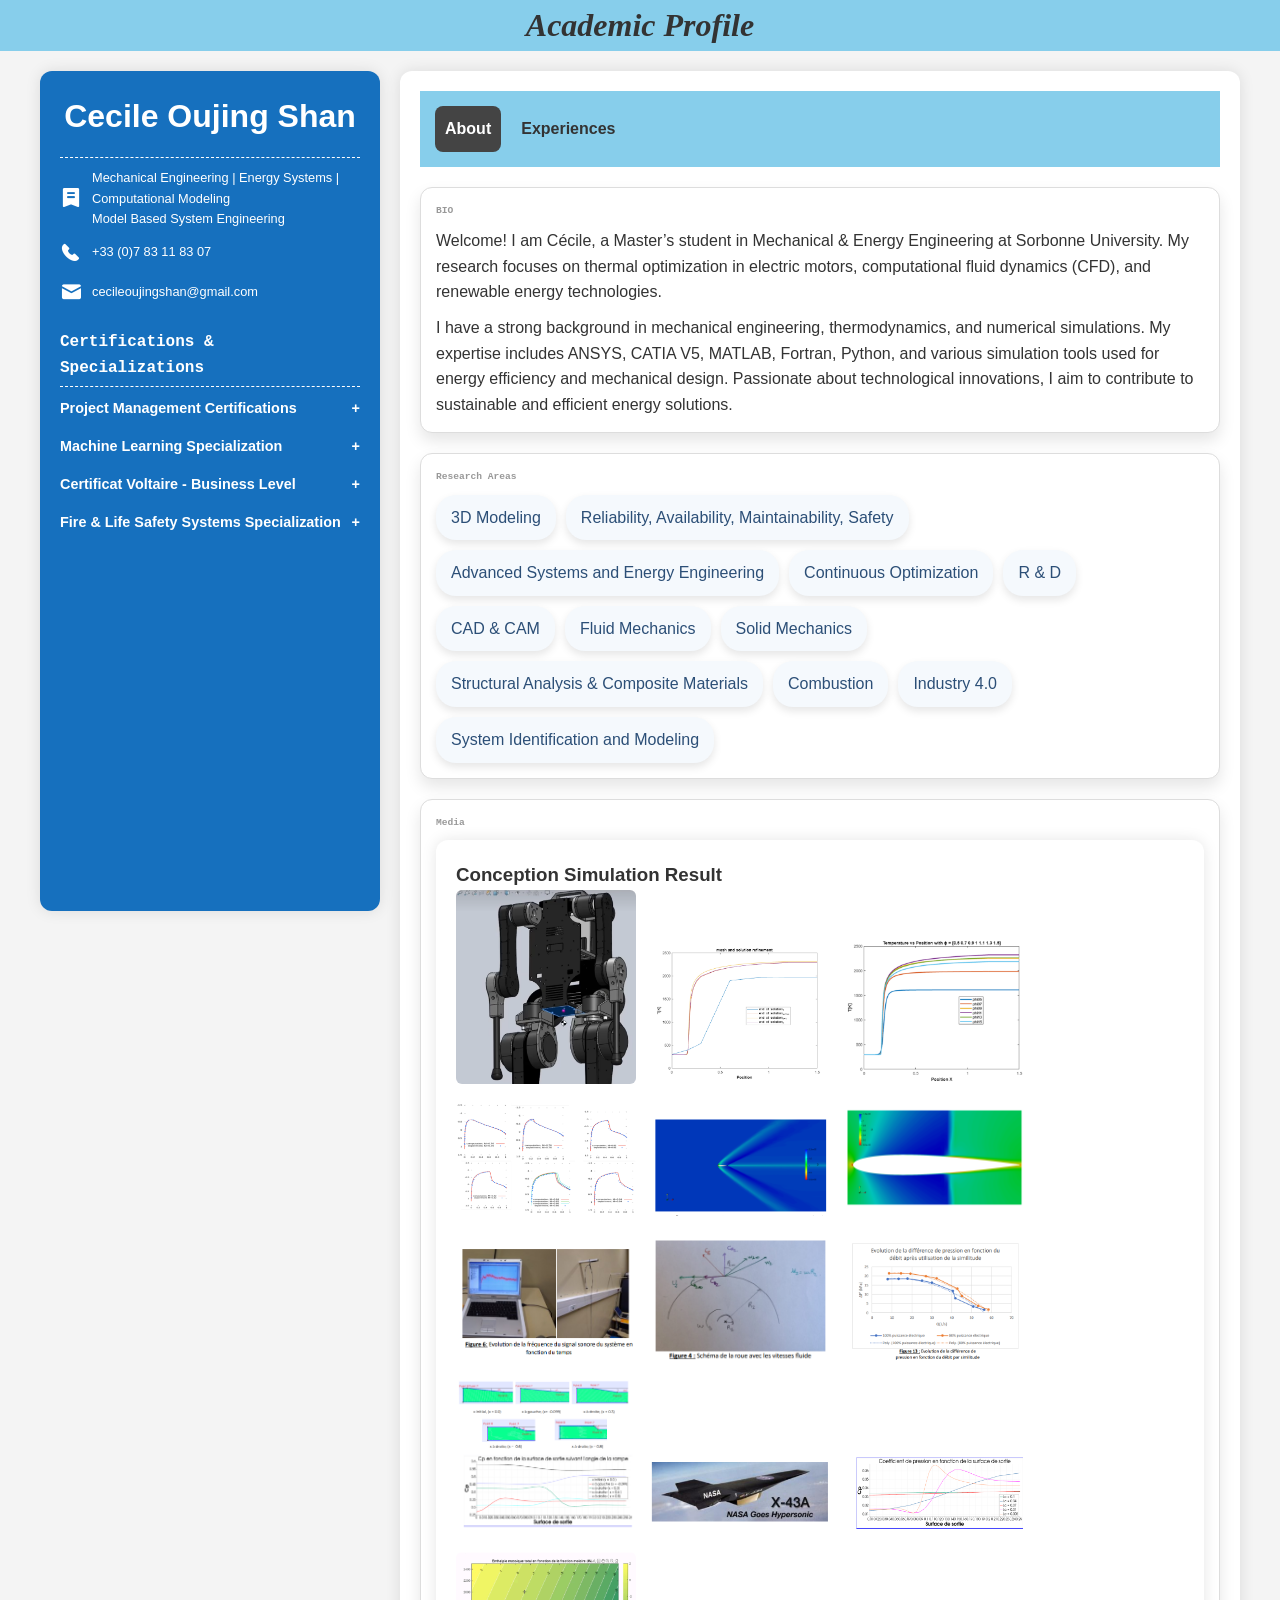
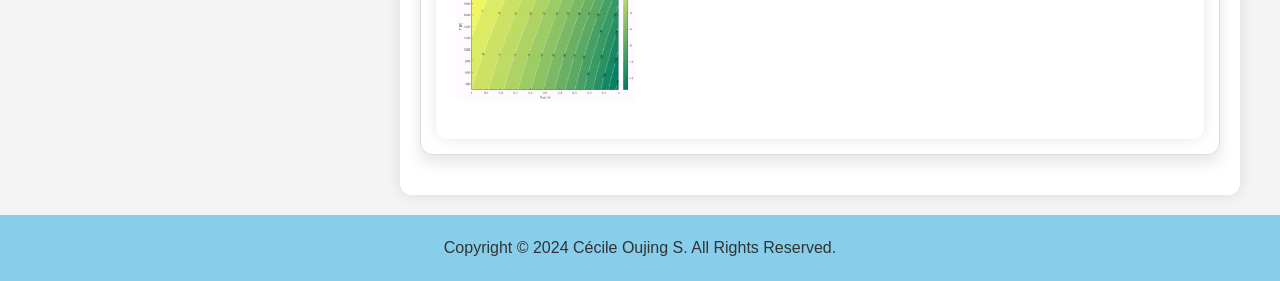
==== commit aafdc4c8: "Update index.html" ====
--- a/index.html
+++ b/index.html
@@ -7,203 +7,34 @@
     <link rel="stylesheet" href="styles.css">
     <title>About - My GitHub Portfolio</title>
     <style>
-        body, h1, h2, h3, p, a, ul, li {
-            margin: 0;
-            padding: 0;
-            box-sizing: border-box;
-        }
-
-        body {
-            font-family: Arial, sans-serif;
-            background-color: #f4f4f4;
-            color: #333333;
-            line-height: 1.6;
-        }
-
-        header {
-            background: #87CEEB;
-            color: #333333;
-            padding: 0px;
-            text-align: center;
-            font-family: 'Times New Roman', Times, serif;
-            font-style: italic;
-        }
-
-        .container {
-            max-width: 1200px;
-            margin: 20px auto;
-            display: flex;
-            gap: 20px;
-            align-items: flex-start;
-        }
-
-        .sidebar-container {
-            width: 300px;
-            min-height: 800px;
-            padding: 20px;
-            background: #1670be;
-            box-shadow: 0 0 15px rgba(0, 0, 0, 0.1);
-            border-radius: 12px;
-            position: sticky;
-            top: 20px;
-            flex-shrink: 0;
-            color: white;
-        }
-
-        .profile h1 {
-            font-size: 2em;
-            text-align: center;
-        }
-
-        .contact-info {
-            margin-top: 15px;
-            text-align: left;
-            border-top: 1px dashed white;
-            padding-top: 10px;
-        }
-
-        .contact-info p {
-            display: flex;
-            align-items: center;
-            font-size: 0.8em;
-            color: white;
-            margin-bottom: 5px;
-        }
-
-        .certifications {
-            margin-top: 20px;
-        }
-
-        .certifications h2 {
-            font-size: 1em;
-            margin-bottom: 10px;
-            color: #fff;
-            border-bottom: 1px dashed white;
-            padding-bottom: 5px;
-        }
-
-        .cert-section {
-            margin-bottom: 15px;
-        }
-
-        .cert-section h3 {
-            font-size: 0.9em;
-            cursor: pointer;
-            margin-bottom: 5px;
-            color: #fff;
-            display: flex;
-            justify-content: space-between;
-            align-items: center;
-        }
-
-        .cert-section h3:hover {
-            color: #FFD700;
-        }
-
-        .cert-section ul, .cert-section p.details {
-            list-style: disc inside;
-            margin-left: 0;
-            display: none;
-            font-size: 0.8em;
-            line-height: 1.3em;
-        }
-
-        .cert-section ul li {
-            margin-bottom: 3px;
-        }
-
-        .cert-section.active ul, .cert-section.active p.details {
-            display: block;
-        }
-
-        .content-wrapper {
-            flex-grow: 1;
-            display: flex;
-            flex-direction: column;
-            gap: 20px;
-        }
-
-        .content-container {
-            padding: 20px;
-            background: #fff;
-            box-shadow: 0 0 15px rgba(0, 0, 0, 0.1);
-            border-radius: 12px;
-        }
-
-        .navigation {
-            background: #87CEEB;
-            padding: 15px;
-            text-align: left;
-            margin-bottom: 20px;
-            display: flex;
-            gap: 10px;
-        }
-
-        .navigation a {
-            color: #333;
-            text-decoration: none;
-            padding: 10px;
-            border-radius: 8px;
-            font-weight: bold;
-            transition: background-color 0.3s, color 0.3s;
-        }
-
-        .navigation a.active {
-            background-color: #444444;
-            color: #fff;
-        }
-
-        .navigation a:hover {
-            background-color: #999;
-            color: #fff;
-        }
-
-        .research-fields-container {
-            padding: 15px;
-            background: #fff;
-            border: 1px solid #dddddd;
-            border-radius: 12px;
-            box-shadow: 0 8px 16px rgba(0, 0, 0, 0.1);
-            margin-bottom: 20px;
-            display: flex; 
-            flex-wrap: wrap; 
-            gap: 10px; 
-        }
-
-        .research-field {
-            background: #f5f9fd;
-            border-radius: 20px; 
-            padding: 10px 15px;
-            color: #2c4f77;
-            font-weight: 500;
-            box-shadow: 0 4px 8px rgba(0, 0, 0, 0.1);
-            white-space: nowrap;
-            transition: transform 0.2s ease, box-shadow 0.2s ease;
-        }
-
-        .research-field:hover {
-            transform: scale(1.05);
-            box-shadow: 0 8px 16px rgba(0, 0, 0, 0.2);
-        }
-
-        h2 {
-            font-weight: bold;
-            margin-bottom: 0px;
-            text-align: left;
-            font-size: 0.6em;
-            color: #999;
-            font-family: 'Courier New', Courier, monospace;
-            display: block;
-            width: 100%;
-        }
-
-        footer {
-            background: #87CEEB;
-            color: #333333;
-            text-align: center;
-            margin-top: 20px;
-            padding: 20px;
-        }
+        body, h1, h2, h3, p, a, ul, li { margin: 0; padding: 0; box-sizing: border-box; }
+        body { font-family: Arial, sans-serif; background-color: #f4f4f4; color: #333; line-height: 1.6; }
+        header { background: #87CEEB; color: #333; padding: 0px; text-align: center; font-family: 'Times New Roman', Times, serif; font-style: italic; }
+        .container { max-width: 1200px; margin: 20px auto; display: flex; gap: 20px; align-items: flex-start; }
+        .sidebar-container { width: 300px; min-height: 800px; padding: 20px; background: #1670be; box-shadow: 0 0 15px rgba(0,0,0,0.1); border-radius: 12px; position: sticky; top: 20px; flex-shrink: 0; color: white; }
+        .profile h1 { font-size: 2em; text-align: center; }
+        .contact-info { margin-top: 15px; text-align: left; border-top: 1px dashed white; padding-top: 10px; }
+        .contact-info p { display: flex; align-items: center; font-size: 0.8em; color: white; margin-bottom: 5px; }
+        .certifications { margin-top: 20px; }
+        .certifications h2 { font-size: 1em; margin-bottom: 10px; color: #fff; border-bottom: 1px dashed white; padding-bottom: 5px; }
+        .cert-section { margin-bottom: 15px; }
+        .cert-section h3 { font-size: 0.9em; cursor: pointer; margin-bottom: 5px; color: #fff; display: flex; justify-content: space-between; align-items: center; }
+        .cert-section h3:hover { color: #FFD700; }
+        .cert-section ul, .cert-section p.details { list-style: disc inside; margin-left: 0; display: none; font-size: 0.8em; line-height: 1.3em; }
+        .cert-section ul li { margin-bottom: 3px; }
+        .cert-section.active ul, .cert-section.active p.details { display: block; }
+        .content-wrapper { flex-grow: 1; display: flex; flex-direction: column; gap: 20px; }
+        .content-container { padding: 20px; background: #fff; box-shadow: 0 0 15px rgba(0,0,0,0.1); border-radius: 12px; }
+        .navigation { background: #87CEEB; padding: 15px; text-align: left; margin-bottom: 20px; display: flex; gap: 10px; }
+        .navigation a { color: #333; text-decoration: none; padding: 10px; border-radius: 8px; font-weight: bold; transition: background-color 0.3s, color 0.3s; }
+        .navigation a.active { background-color: #444; color: #fff; }
+        .navigation a:hover { background-color: #999; color: #fff; }
+        .research-fields-container { padding: 15px; background: #fff; border: 1px solid #ddd; border-radius: 12px; box-shadow: 0 8px 16px rgba(0,0,0,0.1); margin-bottom: 20px; display: flex; flex-wrap: wrap; gap: 10px; }
+        .research-field { background: #f5f9fd; border-radius: 20px; padding: 10px 15px; color: #2c4f77; font-weight: 500; box-shadow: 0 4px 8px rgba(0,0,0,0.1); white-space: nowrap; transition: transform 0.2s ease, box-shadow 0.2s ease; }
+        .research-field:hover { transform: scale(1.05); box-shadow: 0 8px 16px rgba(0,0,0,0.2); }
+        h2 { font-weight: bold; margin-bottom: 0px; text-align: left; font-size: 0.6em; color: #999; font-family: 'Courier New', Courier, monospace; display: block; width: 100%; }
+        footer { background: #87CEEB; color: #333; text-align: center; margin-top: 20px; padding: 20px; }
+        .media-container img { margin-right: 10px; margin-bottom: 10px; border-radius: 6px; }
     </style>
 </head>
 <body>
@@ -267,12 +98,14 @@
                 <a href="experiences.html">Experiences</a>
             </div>
 
+            <!-- BIO -->
             <div class="research-fields-container">
                 <h2>BIO</h2>
                 <p>Welcome! I am Cécile, a Master’s student in Mechanical & Energy Engineering at Sorbonne University. My research focuses on thermal optimization in electric motors, computational fluid dynamics (CFD), and renewable energy technologies.</p>
                 <p>I have a strong background in mechanical engineering, thermodynamics, and numerical simulations. My expertise includes ANSYS, CATIA V5, MATLAB, Fortran, Python, and various simulation tools used for energy efficiency and mechanical design. Passionate about technological innovations, I aim to contribute to sustainable and efficient energy solutions.</p>
             </div>
 
+            <!-- Research Areas -->
             <div class="research-fields-container">
                 <h2>Research Areas</h2>
                 <div class="research-field">3D Modeling</div>
@@ -287,6 +120,27 @@
                 <div class="research-field">Combustion</div>
                 <div class="research-field">Industry 4.0</div>
                 <div class="research-field">System Identification and Modeling</div>
+            </div>
+
+            <!-- Media Section -->
+            <div class="research-fields-container">
+                <h2>Media</h2>
+                <div class="content-container media-container">
+                    <h3>Conception Simulation Result</h3>
+                    <img src="assets/robotl2.png" alt="Simulation Result" width="180">
+                    <img src="assets/1.png" alt="Simulation Result" width="180">
+                    <img src="assets/2.png" alt="Simulation Result" width="180">
+                    <img src="assets/3.png" alt="Simulation Result" width="180">
+                    <img src="assets/4.png" alt="Simulation Result" width="180">
+                    <img src="assets/5.png" alt="Simulation Result" width="180">
+                    <img src="assets/6.png" alt="Simulation Result" width="180">
+                    <img src="assets/7.png" alt="Simulation Result" width="180">
+                    <img src="assets/8.png" alt="Simulation Result" width="180">
+                    <img src="assets/9.png" alt="Simulation Result" width="180">
+                    <img src="assets/11.png" alt="Simulation Result" width="180">
+                    <img src="assets/22.png" alt="Simulation Result" width="180">
+                    <img src="assets/flammeconbu.png" alt="Simulation Result" width="180">
+                </div>
             </div>
 
         </div>
@@ -304,11 +158,9 @@
         header.addEventListener('click', () => {
             const parent = header.parentElement;
             parent.classList.toggle('active');
-            // Toggle + / - sign
             header.querySelector('span').textContent = parent.classList.contains('active') ? '-' : '+';
         });
     });
 </script>
-
 </body>
 </html>
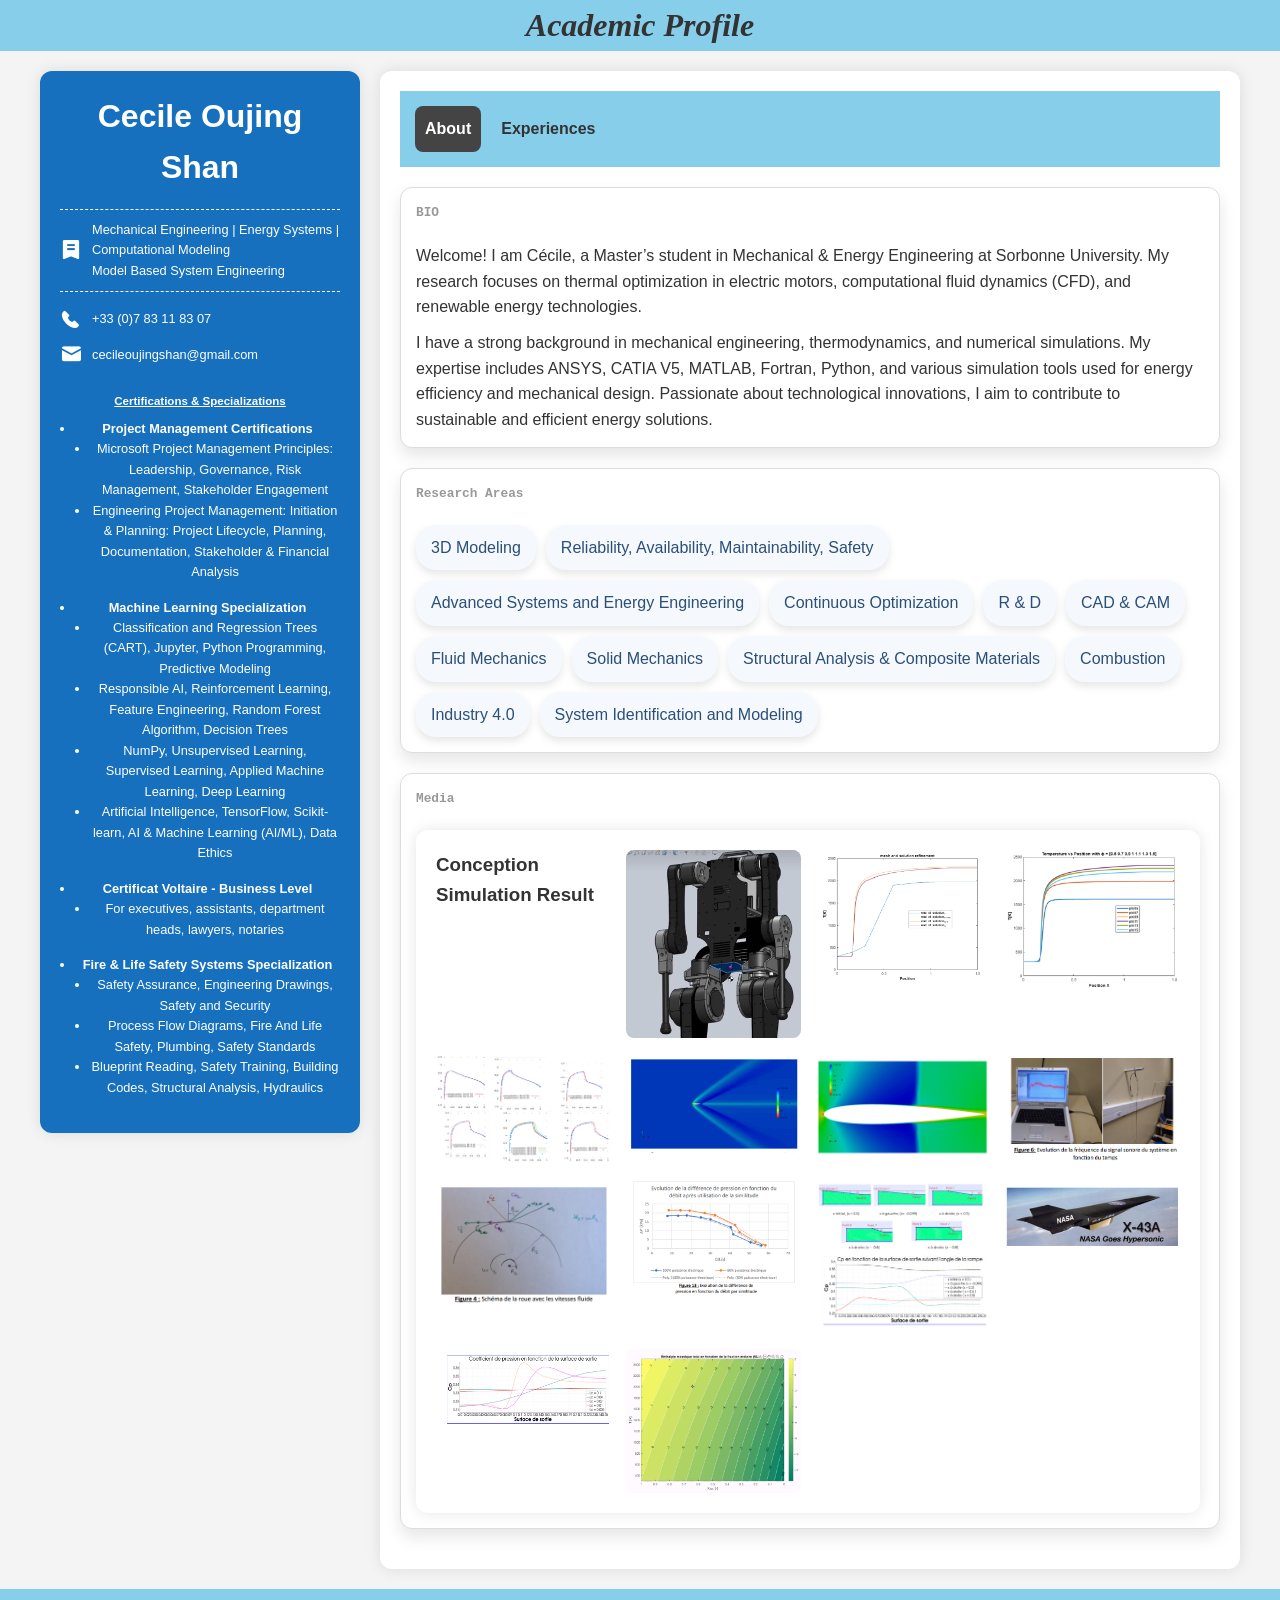
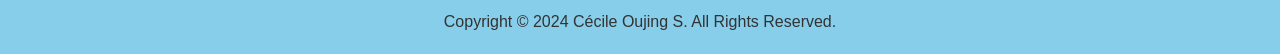
==== commit fed1836c: "Update index.html" ====
--- a/index.html
+++ b/index.html
@@ -7,160 +7,353 @@
     <link rel="stylesheet" href="styles.css">
     <title>About - My GitHub Portfolio</title>
     <style>
-        body, h1, h2, h3, p, a, ul, li { margin: 0; padding: 0; box-sizing: border-box; }
-        body { font-family: Arial, sans-serif; background-color: #f4f4f4; color: #333; line-height: 1.6; }
-        header { background: #87CEEB; color: #333; padding: 0px; text-align: center; font-family: 'Times New Roman', Times, serif; font-style: italic; }
-        .container { max-width: 1200px; margin: 20px auto; display: flex; gap: 20px; align-items: flex-start; }
-        .sidebar-container { width: 300px; min-height: 800px; padding: 20px; background: #1670be; box-shadow: 0 0 15px rgba(0,0,0,0.1); border-radius: 12px; position: sticky; top: 20px; flex-shrink: 0; color: white; }
-        .profile h1 { font-size: 2em; text-align: center; }
-        .contact-info { margin-top: 15px; text-align: left; border-top: 1px dashed white; padding-top: 10px; }
-        .contact-info p { display: flex; align-items: center; font-size: 0.8em; color: white; margin-bottom: 5px; }
-        .certifications { margin-top: 20px; }
-        .certifications h2 { font-size: 1em; margin-bottom: 10px; color: #fff; border-bottom: 1px dashed white; padding-bottom: 5px; }
-        .cert-section { margin-bottom: 15px; }
-        .cert-section h3 { font-size: 0.9em; cursor: pointer; margin-bottom: 5px; color: #fff; display: flex; justify-content: space-between; align-items: center; }
-        .cert-section h3:hover { color: #FFD700; }
-        .cert-section ul, .cert-section p.details { list-style: disc inside; margin-left: 0; display: none; font-size: 0.8em; line-height: 1.3em; }
-        .cert-section ul li { margin-bottom: 3px; }
-        .cert-section.active ul, .cert-section.active p.details { display: block; }
-        .content-wrapper { flex-grow: 1; display: flex; flex-direction: column; gap: 20px; }
-        .content-container { padding: 20px; background: #fff; box-shadow: 0 0 15px rgba(0,0,0,0.1); border-radius: 12px; }
-        .navigation { background: #87CEEB; padding: 15px; text-align: left; margin-bottom: 20px; display: flex; gap: 10px; }
-        .navigation a { color: #333; text-decoration: none; padding: 10px; border-radius: 8px; font-weight: bold; transition: background-color 0.3s, color 0.3s; }
+        /* Resetting some styles */
+        body, h1, h2, h3, p, a, ul {
+            margin: 0;
+            padding: 0;
+            box-sizing: border-box;
+        }
+        body {
+            font-family: Arial, sans-serif;
+            background-color: #f4f4f4;
+            color: #333;
+            line-height: 1.6;
+        }
+        header {
+            background: #87CEEB;
+            color: #333;
+            padding: 0px;
+            text-align: center;
+            font-family: 'Times New Roman', Times, serif;
+            font-style: italic;
+        }
+        .container {
+            max-width: 1200px;
+            margin: 20px auto;
+            display: flex;
+            gap: 20px;
+            align-items: flex-start;
+        }
+        .sidebar-container {
+            width: 280px;
+            min-height: 800px;
+            padding: 20px;
+            background: #1670be;
+            box-shadow: 0 0 15px rgba(0, 0, 0, 0.1);
+            border-radius: 12px;
+            position: sticky;
+            top: 20px;
+            flex-shrink: 0;
+            color: white;
+        }
+        .profile { text-align: center; }
+        .profile h1 { font-size: 2em; }
+        .contact-info {
+            margin-top: 15px;
+            text-align: left;
+            border-top: 1px dashed white;
+            padding-top: 10px;
+        }
+        .contact-info p {
+            display: flex;
+            align-items: center;
+            font-size: 0.8em;
+            color: white;
+        }
+        .contact-info p:nth-last-child(3) {
+            border-bottom: 1px dashed white;
+            padding-bottom: 10px;
+            margin-bottom: 10px;
+        }
+        .certifications {
+            margin-top: 20px;
+            font-size: 0.8em;
+        }
+        .certifications h3 {
+            font-size: 0.9em;
+            text-decoration: underline;
+            margin-bottom: 8px;
+        }
+        .certifications ul {
+            list-style-type: disc;
+            padding-left: 15px;
+            margin-bottom: 15px;
+        }
+        .content-wrapper {
+            flex-grow: 1;
+            display: flex;
+            flex-direction: column;
+            gap: 20px;
+        }
+        .content-container {
+            padding: 20px;
+            background: #fff;
+            box-shadow: 0 0 15px rgba(0,0,0,0.1);
+            border-radius: 12px;
+        }
+        .navigation {
+            background: #87CEEB;
+            padding: 15px;
+            text-align: left;
+            margin-bottom: 20px;
+            display: flex;
+            gap: 10px;
+        }
+        .navigation a {
+            color: #333;
+            text-decoration: none;
+            padding: 10px;
+            border-radius: 8px;
+            font-weight: bold;
+            transition: background-color 0.3s, color 0.3s;
+        }
         .navigation a.active { background-color: #444; color: #fff; }
         .navigation a:hover { background-color: #999; color: #fff; }
-        .research-fields-container { padding: 15px; background: #fff; border: 1px solid #ddd; border-radius: 12px; box-shadow: 0 8px 16px rgba(0,0,0,0.1); margin-bottom: 20px; display: flex; flex-wrap: wrap; gap: 10px; }
-        .research-field { background: #f5f9fd; border-radius: 20px; padding: 10px 15px; color: #2c4f77; font-weight: 500; box-shadow: 0 4px 8px rgba(0,0,0,0.1); white-space: nowrap; transition: transform 0.2s ease, box-shadow 0.2s ease; }
-        .research-field:hover { transform: scale(1.05); box-shadow: 0 8px 16px rgba(0,0,0,0.2); }
-        h2 { font-weight: bold; margin-bottom: 0px; text-align: left; font-size: 0.6em; color: #999; font-family: 'Courier New', Courier, monospace; display: block; width: 100%; }
-        footer { background: #87CEEB; color: #333; text-align: center; margin-top: 20px; padding: 20px; }
-        .media-container img { margin-right: 10px; margin-bottom: 10px; border-radius: 6px; }
+        .research-fields-container {
+            padding: 15px;
+            background: #fff;
+            border: 1px solid #ddd;
+            border-radius: 12px;
+            box-shadow: 0 8px 16px rgba(0,0,0,0.1);
+            margin-bottom: 20px;
+            display: flex;
+            flex-wrap: wrap;
+            gap: 10px;
+        }
+        .research-field {
+            background: #f5f9fd;
+            border-radius: 20px;
+            padding: 10px 15px;
+            color: #2c4f77;
+            font-weight: 500;
+            box-shadow: 0 4px 8px rgba(0,0,0,0.1);
+            white-space: nowrap;
+            transition: transform 0.2s ease, box-shadow 0.2s ease;
+        }
+        .research-field:hover {
+            transform: scale(1.05);
+            box-shadow: 0 8px 16px rgba(0,0,0,0.2);
+        }
+        h2 {
+            font-weight: bold;
+            margin-bottom: 10px;
+            text-align: left;
+            font-size: 0.8em;
+            color: #999;
+            font-family: 'Courier New', Courier, monospace;
+            width: 100%;
+        }
+        footer {
+            background: #87CEEB;
+            color: #333;
+            text-align: center;
+            margin-top: 20px;
+            padding: 20px;
+        }
+
+        /* MEDIA GRID + LIGHTBOX */
+        .media-container {
+            display: grid;
+            grid-template-columns: repeat(auto-fill, minmax(150px, 1fr));
+            gap: 15px;
+        }
+        .media-container img {
+            width: 100%;
+            height: auto;
+            border-radius: 8px;
+            cursor: pointer;
+            transition: transform 0.3s, box-shadow 0.3s;
+        }
+        .media-container img:hover {
+            transform: scale(1.05);
+            box-shadow: 0 8px 16px rgba(0,0,0,0.2);
+        }
+        .lightbox {
+            display: none;
+            position: fixed;
+            z-index: 1000;
+            padding-top: 60px;
+            left: 0;
+            top: 0;
+            width: 100%;
+            height: 100%;
+            overflow: auto;
+            background-color: rgba(0,0,0,0.9);
+        }
+        .lightbox-img {
+            margin: auto;
+            display: block;
+            width: 80%;
+            max-width: 900px;
+        }
+        .close {
+            position: absolute;
+            top: 20px;
+            right: 35px;
+            color: #fff;
+            font-size: 40px;
+            font-weight: bold;
+            cursor: pointer;
+        }
+        .prev, .next {
+            cursor: pointer;
+            position: absolute;
+            top: 50%;
+            width: auto;
+            padding: 16px;
+            color: #fff;
+            font-weight: bold;
+            font-size: 40px;
+            user-select: none;
+            transform: translateY(-50%);
+        }
+        .prev { left: 10px; }
+        .next { right: 10px; }
+        .prev:hover, .next:hover, .close:hover { color: #f1f1f1; }
     </style>
 </head>
 <body>
-<header>
-    <h1>Academic Profile</h1>
-</header>
-
-<div class="container">
-    <div class="sidebar-container">
-        <div class="profile">
-            <h1>Cecile Oujing Shan</h1>
-            <div class="contact-info">
-                <p><span class="iconfont icon-major" style="margin-right: 10px;"></span> Mechanical Engineering | Energy Systems | Computational Modeling <br> Model Based System Engineering </p>
-                <p><span class="iconfont icon-phone" style="margin-right: 10px;"></span> +33 (0)7 83 11 83 07</p>
-                <p><span class="iconfont icon-email" style="margin-right: 10px;"></span> cecileoujingshan@gmail.com</p>
+    <header>
+        <h1>Academic Profile</h1>
+    </header>
+
+    <div class="container">
+        <div class="sidebar-container">
+            <div class="profile">
+                <h1>Cecile Oujing Shan</h1>
+                <div class="contact-info">
+                    <p><span class="iconfont icon-major" style="margin-right: 10px;"></span> Mechanical Engineering | Energy Systems | Computational Modeling <br> Model Based System Engineering </p>
+                    <p><span class="iconfont icon-phone" style="margin-right: 10px;"></span> +33 (0)7 83 11 83 07</p>
+                    <p><span class="iconfont icon-email" style="margin-right: 10px;"></span> cecileoujingshan@gmail.com</p>
+                </div>
+
+                <div class="certifications">
+                    <h3>Certifications & Specializations</h3>
+                    <ul>
+                        <li><strong>Project Management Certifications</strong>
+                            <ul>
+                                <li>Microsoft Project Management Principles: Leadership, Governance, Risk Management, Stakeholder Engagement</li>
+                                <li>Engineering Project Management: Initiation & Planning: Project Lifecycle, Planning, Documentation, Stakeholder & Financial Analysis</li>
+                            </ul>
+                        </li>
+                        <li><strong>Machine Learning Specialization</strong>
+                            <ul>
+                                <li>Classification and Regression Trees (CART), Jupyter, Python Programming, Predictive Modeling</li>
+                                <li>Responsible AI, Reinforcement Learning, Feature Engineering, Random Forest Algorithm, Decision Trees</li>
+                                <li>NumPy, Unsupervised Learning, Supervised Learning, Applied Machine Learning, Deep Learning</li>
+                                <li>Artificial Intelligence, TensorFlow, Scikit-learn, AI & Machine Learning (AI/ML), Data Ethics</li>
+                            </ul>
+                        </li>
+                        <li><strong>Certificat Voltaire - Business Level</strong>
+                            <ul>
+                                <li>For executives, assistants, department heads, lawyers, notaries</li>
+                            </ul>
+                        </li>
+                        <li><strong>Fire & Life Safety Systems Specialization</strong>
+                            <ul>
+                                <li>Safety Assurance, Engineering Drawings, Safety and Security</li>
+                                <li>Process Flow Diagrams, Fire And Life Safety, Plumbing, Safety Standards</li>
+                                <li>Blueprint Reading, Safety Training, Building Codes, Structural Analysis, Hydraulics</li>
+                            </ul>
+                        </li>
+                    </ul>
+                </div>
             </div>
-
-            <!-- Certifications & Specializations -->
-            <div class="certifications">
-                <h2>Certifications & Specializations</h2>
-
-                <div class="cert-section">
-                    <h3>Project Management Certifications <span>+</span></h3>
-                    <ul>
-                        <li><strong>Microsoft Project Management Principles:</strong> Leadership, Governance, Risk Management, Stakeholder Engagement</li>
-                        <li><strong>Engineering Project Management: Initiation & Planning:</strong> Project Lifecycle, Planning, Documentation, Stakeholder & Financial Analysis</li>
-                    </ul>
-                </div>
-
-                <div class="cert-section">
-                    <h3>Machine Learning Specialization <span>+</span></h3>
-                    <ul>
-                        <li>Classification and Regression Trees (CART), Jupyter, Python Programming, Predictive Modeling</li>
-                        <li>Responsible AI, Reinforcement Learning, Feature Engineering, Random Forest Algorithm, Decision Trees</li>
-                        <li>NumPy, Unsupervised Learning, Supervised Learning, Applied Machine Learning, Deep Learning</li>
-                        <li>Artificial Intelligence, TensorFlow, Scikit-learn, AI & Machine Learning (AI/ML), Data Ethics</li>
-                    </ul>
-                </div>
-
-                <div class="cert-section">
-                    <h3>Certificat Voltaire - Business Level <span>+</span></h3>
-                    <p class="details">For executives, assistants, department heads, lawyers, notaries</p>
-                </div>
-
-                <div class="cert-section">
-                    <h3>Fire & Life Safety Systems Specialization <span>+</span></h3>
-                    <ul>
-                        <li>Safety Assurance, Engineering Drawings, Safety and Security</li>
-                        <li>Process Flow Diagrams, Fire And Life Safety, Plumbing, Safety Standards</li>
-                        <li>Blueprint Reading, Safety Training, Building Codes, Structural Analysis, Hydraulics</li>
-                    </ul>
+        </div>
+
+        <div class="content-wrapper">
+            <div class="content-container">
+                <div class="navigation">
+                    <a href="index.html" class="active">About</a>
+                    <a href="experiences.html">Experiences</a>
+                </div>
+
+                <div class="research-fields-container">
+                    <h2>BIO</h2>
+                    <p>Welcome! I am Cécile, a Master’s student in Mechanical & Energy Engineering at Sorbonne University. My research focuses on thermal optimization in electric motors, computational fluid dynamics (CFD), and renewable energy technologies.</p>
+                    <p>I have a strong background in mechanical engineering, thermodynamics, and numerical simulations. My expertise includes ANSYS, CATIA V5, MATLAB, Fortran, Python, and various simulation tools used for energy efficiency and mechanical design. Passionate about technological innovations, I aim to contribute to sustainable and efficient energy solutions.</p>
+                </div>
+
+                <div class="research-fields-container">
+                    <h2>Research Areas</h2>
+                    <div class="research-field">3D Modeling</div>
+                    <div class="research-field">Reliability, Availability, Maintainability, Safety</div>
+                    <div class="research-field">Advanced Systems and Energy Engineering</div>
+                    <div class="research-field">Continuous Optimization</div>
+                    <div class="research-field">R & D</div>
+                    <div class="research-field">CAD & CAM</div>
+                    <div class="research-field">Fluid Mechanics</div>
+                    <div class="research-field">Solid Mechanics</div>
+                    <div class="research-field">Structural Analysis & Composite Materials</div>
+                    <div class="research-field">Combustion</div>
+                    <div class="research-field">Industry 4.0</div>
+                    <div class="research-field">System Identification and Modeling</div>
+                </div>
+
+                <!-- MEDIA SECTION -->
+                <div class="research-fields-container">
+                    <h2>Media</h2>
+                    <div class="content-container media-container">
+                        <h3>Conception Simulation Result</h3>
+                        <img src="assets/robotl2.png" alt="Simulation Result" class="portfolio-img">
+                        <img src="assets/1.png" alt="Simulation Result" class="portfolio-img">
+                        <img src="assets/2.png" alt="Simulation Result" class="portfolio-img">
+                        <img src="assets/3.png" alt="Simulation Result" class="portfolio-img">
+                        <img src="assets/4.png" alt="Simulation Result" class="portfolio-img">
+                        <img src="assets/5.png" alt="Simulation Result" class="portfolio-img">
+                        <img src="assets/6.png" alt="Simulation Result" class="portfolio-img">
+                        <img src="assets/7.png" alt="Simulation Result" class="portfolio-img">
+                        <img src="assets/8.png" alt="Simulation Result" class="portfolio-img">
+                        <img src="assets/9.png" alt="Simulation Result" class="portfolio-img">
+                        <img src="assets/11.png" alt="Simulation Result" class="portfolio-img">
+                        <img src="assets/22.png" alt="Simulation Result" class="portfolio-img">
+                        <img src="assets/flammeconbu.png" alt="Simulation Result" class="portfolio-img">
+                    </div>
                 </div>
             </div>
         </div>
     </div>
 
-    <div class="content-wrapper">
-        <div class="content-container">
-            <div class="navigation">
-                <a href="index.html" class="active">About</a>
-                <a href="experiences.html">Experiences</a>
-            </div>
-
-            <!-- BIO -->
-            <div class="research-fields-container">
-                <h2>BIO</h2>
-                <p>Welcome! I am Cécile, a Master’s student in Mechanical & Energy Engineering at Sorbonne University. My research focuses on thermal optimization in electric motors, computational fluid dynamics (CFD), and renewable energy technologies.</p>
-                <p>I have a strong background in mechanical engineering, thermodynamics, and numerical simulations. My expertise includes ANSYS, CATIA V5, MATLAB, Fortran, Python, and various simulation tools used for energy efficiency and mechanical design. Passionate about technological innovations, I aim to contribute to sustainable and efficient energy solutions.</p>
-            </div>
-
-            <!-- Research Areas -->
-            <div class="research-fields-container">
-                <h2>Research Areas</h2>
-                <div class="research-field">3D Modeling</div>
-                <div class="research-field">Reliability, Availability, Maintainability, Safety</div>
-                <div class="research-field">Advanced Systems and Energy Engineering</div>
-                <div class="research-field">Continuous Optimization</div>
-                <div class="research-field">R & D</div>
-                <div class="research-field">CAD & CAM</div>
-                <div class="research-field">Fluid Mechanics</div>
-                <div class="research-field">Solid Mechanics</div>
-                <div class="research-field">Structural Analysis & Composite Materials</div>
-                <div class="research-field">Combustion</div>
-                <div class="research-field">Industry 4.0</div>
-                <div class="research-field">System Identification and Modeling</div>
-            </div>
-
-            <!-- Media Section -->
-            <div class="research-fields-container">
-                <h2>Media</h2>
-                <div class="content-container media-container">
-                    <h3>Conception Simulation Result</h3>
-                    <img src="assets/robotl2.png" alt="Simulation Result" width="180">
-                    <img src="assets/1.png" alt="Simulation Result" width="180">
-                    <img src="assets/2.png" alt="Simulation Result" width="180">
-                    <img src="assets/3.png" alt="Simulation Result" width="180">
-                    <img src="assets/4.png" alt="Simulation Result" width="180">
-                    <img src="assets/5.png" alt="Simulation Result" width="180">
-                    <img src="assets/6.png" alt="Simulation Result" width="180">
-                    <img src="assets/7.png" alt="Simulation Result" width="180">
-                    <img src="assets/8.png" alt="Simulation Result" width="180">
-                    <img src="assets/9.png" alt="Simulation Result" width="180">
-                    <img src="assets/11.png" alt="Simulation Result" width="180">
-                    <img src="assets/22.png" alt="Simulation Result" width="180">
-                    <img src="assets/flammeconbu.png" alt="Simulation Result" width="180">
-                </div>
-            </div>
-
-        </div>
+    <!-- LIGHTBOX HTML -->
+    <div id="lightbox" class="lightbox">
+        <span class="close">&times;</span>
+        <img class="lightbox-img" id="lightbox-img">
+        <a class="prev">&#10094;</a>
+        <a class="next">&#10095;</a>
     </div>
-</div>
-
-<footer>
-    <p>Copyright &copy; 2024 Cécile Oujing S. All Rights Reserved.</p>
-</footer>
-
-<script>
-    // Expand/Collapse functionality
-    const sections = document.querySelectorAll('.cert-section h3');
-    sections.forEach(header => {
-        header.addEventListener('click', () => {
-            const parent = header.parentElement;
-            parent.classList.toggle('active');
-            header.querySelector('span').textContent = parent.classList.contains('active') ? '-' : '+';
+
+    <!-- LIGHTBOX JS -->
+    <script>
+        const images = document.querySelectorAll('.portfolio-img');
+        const lightbox = document.getElementById('lightbox');
+        const lightboxImg = document.getElementById('lightbox-img');
+        const closeBtn = document.querySelector('.close');
+        const prevBtn = document.querySelector('.prev');
+        const nextBtn = document.querySelector('.next');
+        let currentIndex = 0;
+
+        images.forEach((img, index) => {
+            img.addEventListener('click', () => {
+                currentIndex = index;
+                lightbox.style.display = 'block';
+                lightboxImg.src = img.src;
+            });
         });
-    });
-</script>
+
+        closeBtn.addEventListener('click', () => { lightbox.style.display = 'none'; });
+        prevBtn.addEventListener('click', () => {
+            currentIndex = (currentIndex - 1 + images.length) % images.length;
+            lightboxImg.src = images[currentIndex].src;
+        });
+        nextBtn.addEventListener('click', () => {
+            currentIndex = (currentIndex + 1) % images.length;
+            lightboxImg.src = images[currentIndex].src;
+        });
+        lightbox.addEventListener('click', (e) => { if (e.target === lightbox) lightbox.style.display = 'none'; });
+    </script>
+
+    <footer>
+        <p>Copyright &copy; 2024 Cécile Oujing S. All Rights Reserved.</p>
+    </footer>
 </body>
 </html>
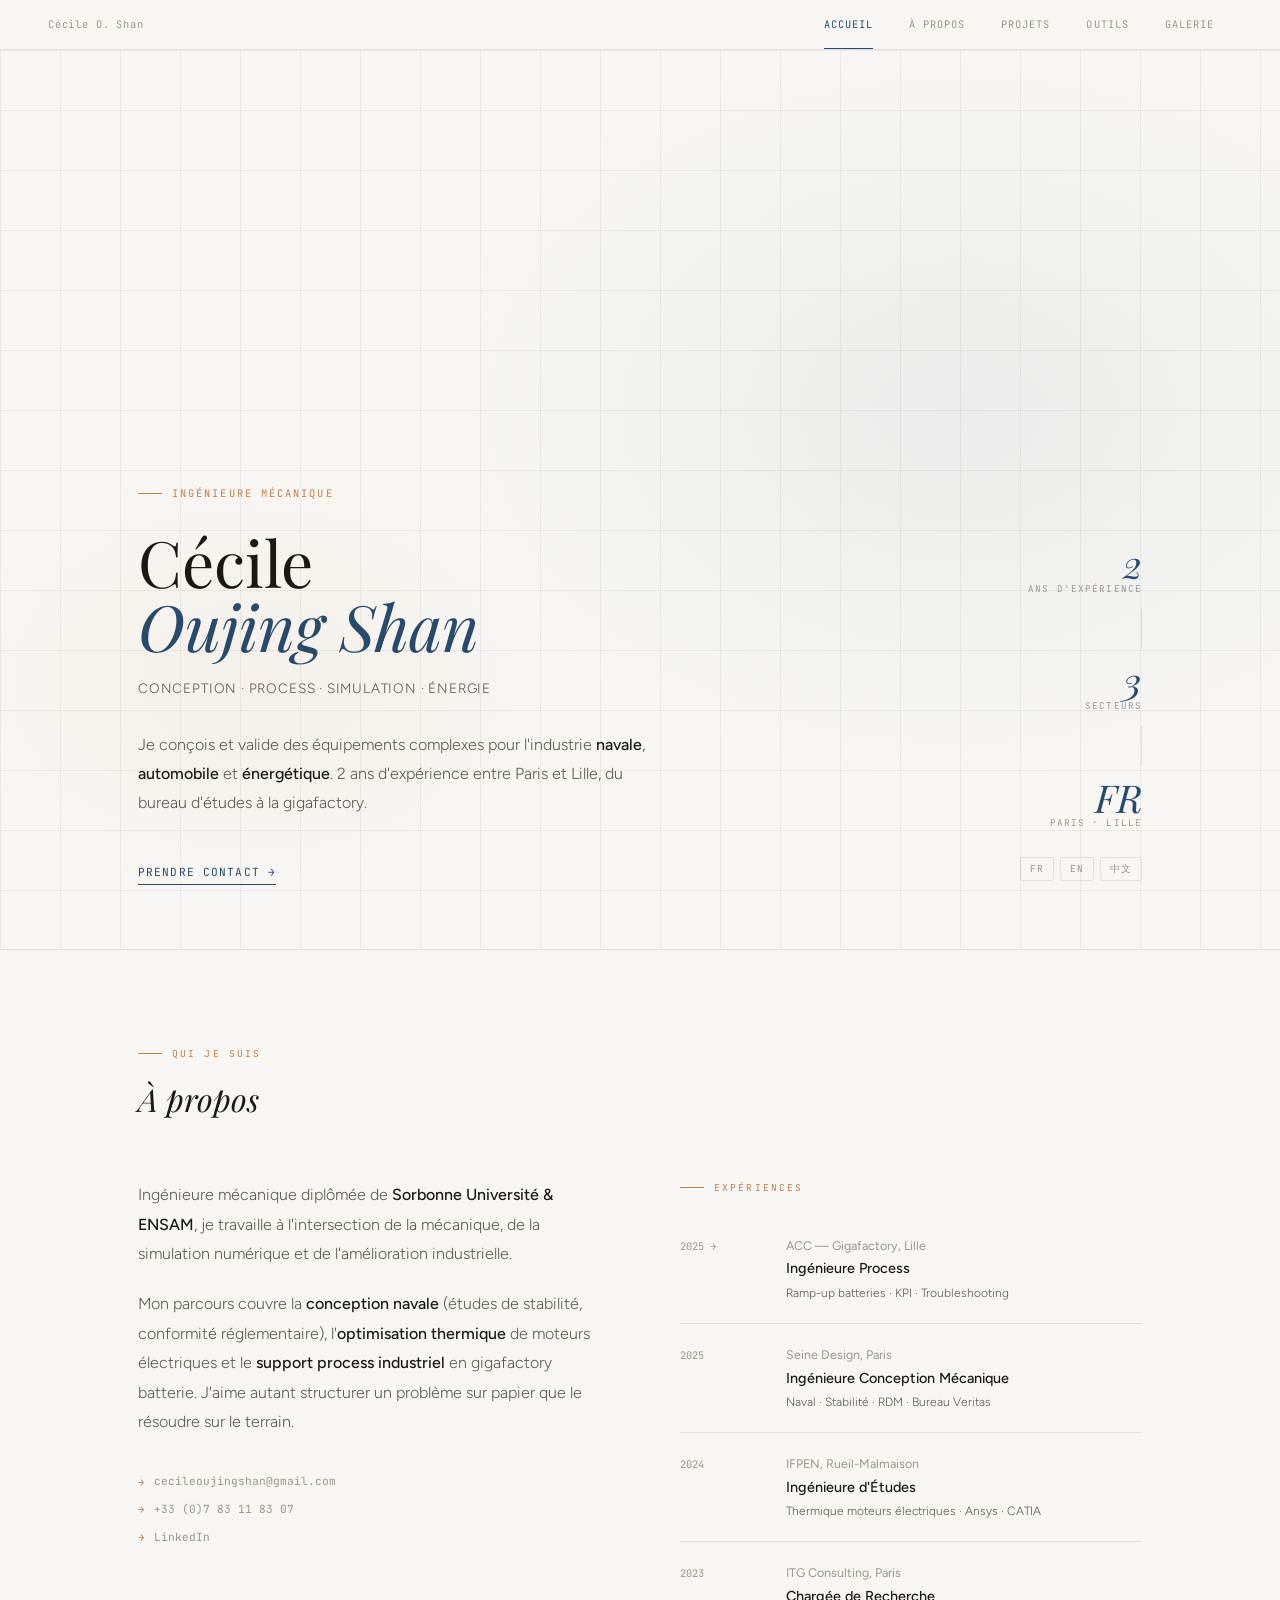
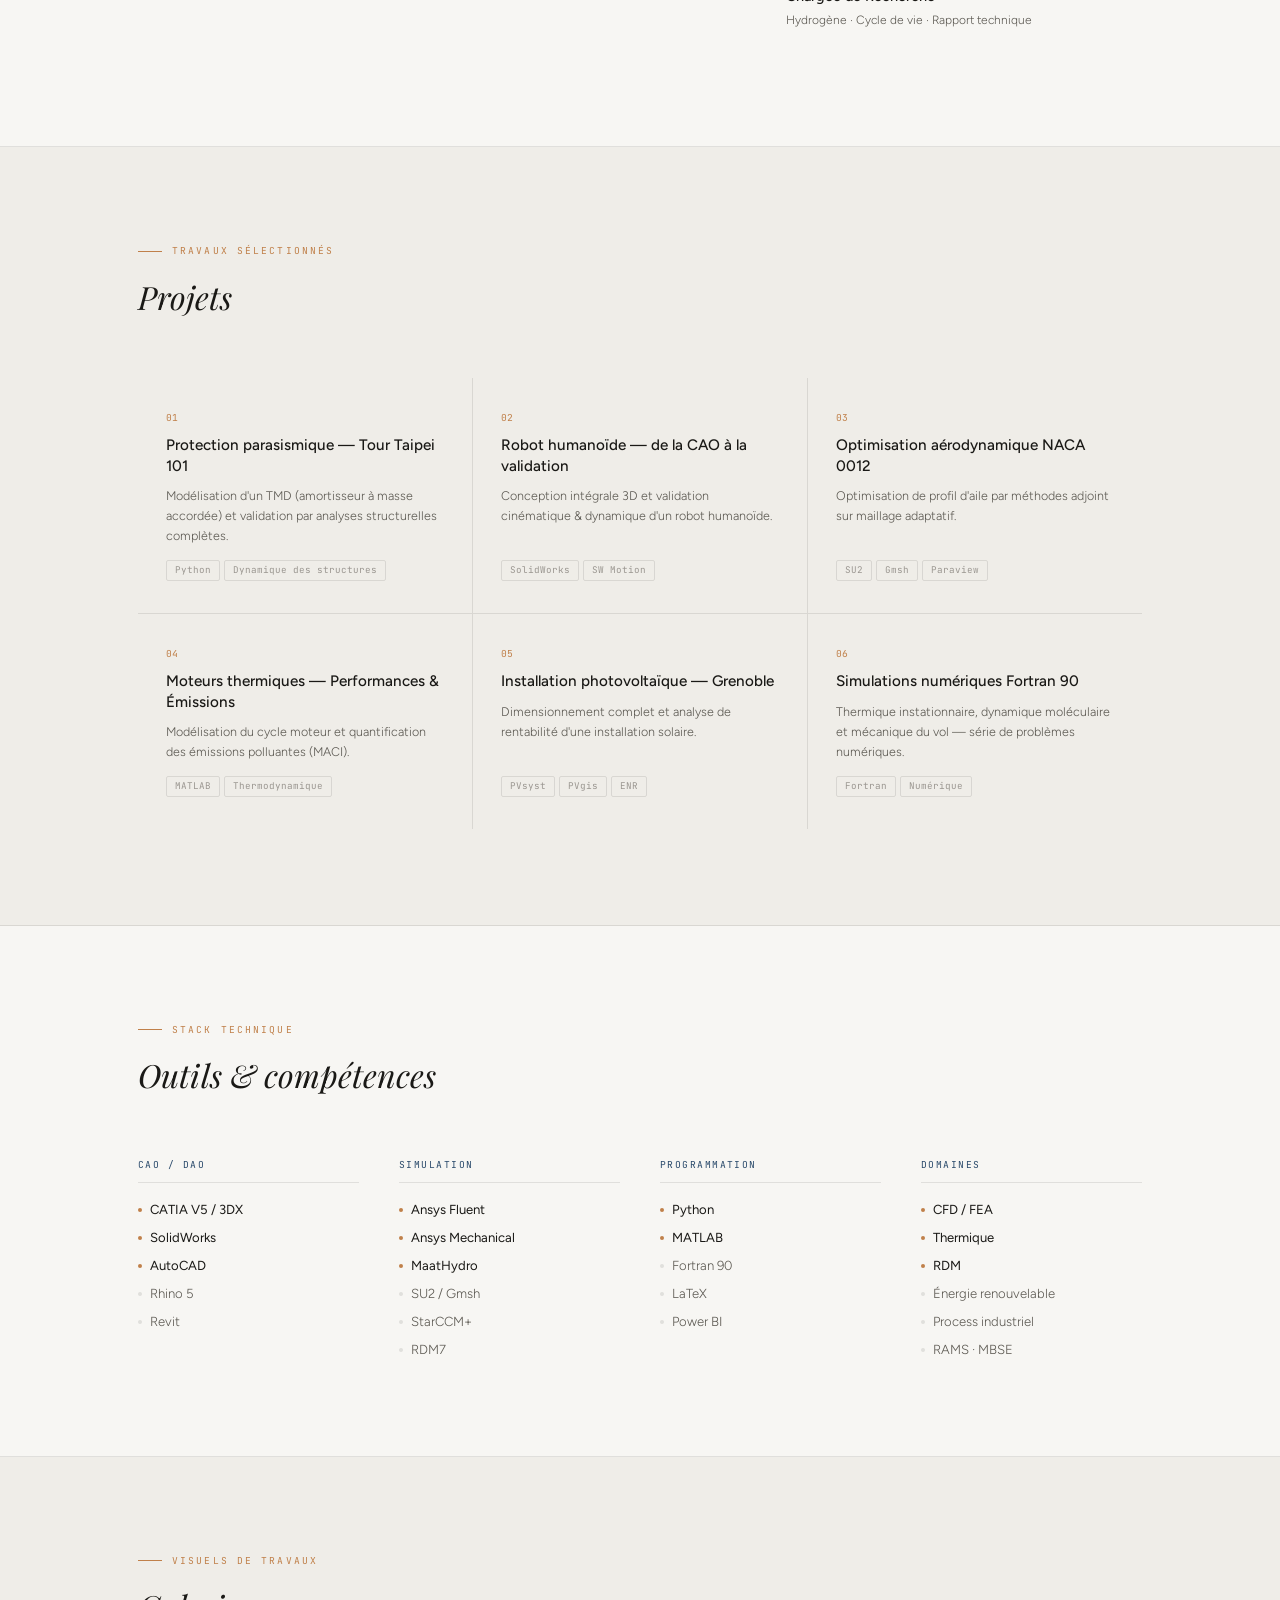
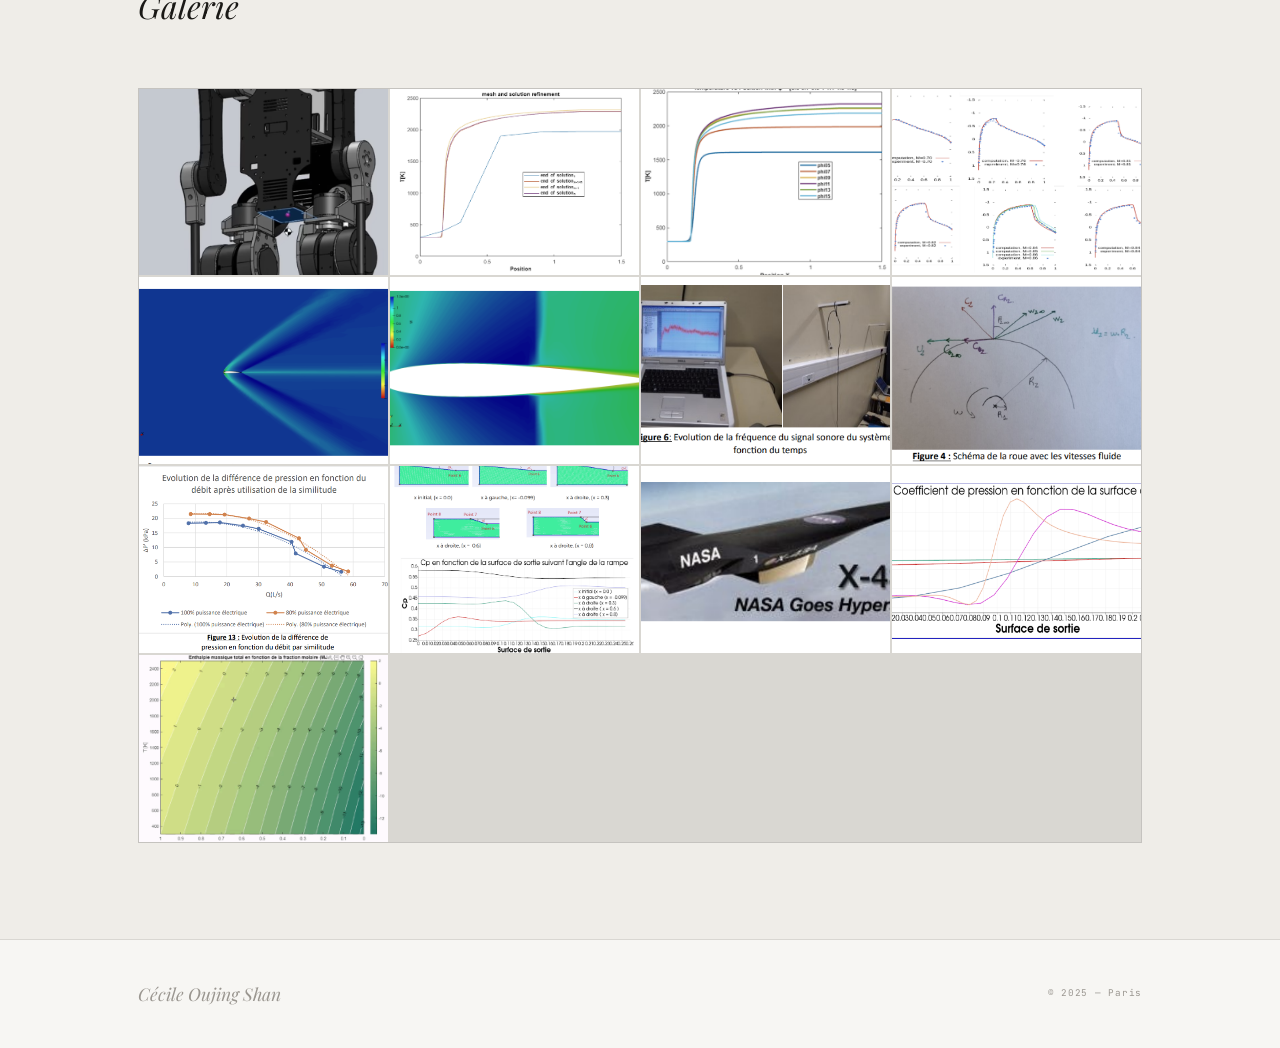
==== commit deb7c10e: "Update index.html" ====
--- a/index.html
+++ b/index.html
@@ -1,359 +1,577 @@
 <!DOCTYPE html>
-<html lang="en">
+<html lang="fr">
 <head>
-    <meta charset="UTF-8">
-    <link rel="stylesheet" href="./iconfont.css">
-    <meta name="viewport" content="width=device-width, initial-scale=1.0">
-    <link rel="stylesheet" href="styles.css">
-    <title>About - My GitHub Portfolio</title>
-    <style>
-        /* Resetting some styles */
-        body, h1, h2, h3, p, a, ul {
-            margin: 0;
-            padding: 0;
-            box-sizing: border-box;
-        }
-        body {
-            font-family: Arial, sans-serif;
-            background-color: #f4f4f4;
-            color: #333;
-            line-height: 1.6;
-        }
-        header {
-            background: #87CEEB;
-            color: #333;
-            padding: 0px;
-            text-align: center;
-            font-family: 'Times New Roman', Times, serif;
-            font-style: italic;
-        }
-        .container {
-            max-width: 1200px;
-            margin: 20px auto;
-            display: flex;
-            gap: 20px;
-            align-items: flex-start;
-        }
-        .sidebar-container {
-            width: 280px;
-            min-height: 800px;
-            padding: 20px;
-            background: #1670be;
-            box-shadow: 0 0 15px rgba(0, 0, 0, 0.1);
-            border-radius: 12px;
-            position: sticky;
-            top: 20px;
-            flex-shrink: 0;
-            color: white;
-        }
-        .profile { text-align: center; }
-        .profile h1 { font-size: 2em; }
-        .contact-info {
-            margin-top: 15px;
-            text-align: left;
-            border-top: 1px dashed white;
-            padding-top: 10px;
-        }
-        .contact-info p {
-            display: flex;
-            align-items: center;
-            font-size: 0.8em;
-            color: white;
-        }
-        .contact-info p:nth-last-child(3) {
-            border-bottom: 1px dashed white;
-            padding-bottom: 10px;
-            margin-bottom: 10px;
-        }
-        .certifications {
-            margin-top: 20px;
-            font-size: 0.8em;
-        }
-        .certifications h3 {
-            font-size: 0.9em;
-            text-decoration: underline;
-            margin-bottom: 8px;
-        }
-        .certifications ul {
-            list-style-type: disc;
-            padding-left: 15px;
-            margin-bottom: 15px;
-        }
-        .content-wrapper {
-            flex-grow: 1;
-            display: flex;
-            flex-direction: column;
-            gap: 20px;
-        }
-        .content-container {
-            padding: 20px;
-            background: #fff;
-            box-shadow: 0 0 15px rgba(0,0,0,0.1);
-            border-radius: 12px;
-        }
-        .navigation {
-            background: #87CEEB;
-            padding: 15px;
-            text-align: left;
-            margin-bottom: 20px;
-            display: flex;
-            gap: 10px;
-        }
-        .navigation a {
-            color: #333;
-            text-decoration: none;
-            padding: 10px;
-            border-radius: 8px;
-            font-weight: bold;
-            transition: background-color 0.3s, color 0.3s;
-        }
-        .navigation a.active { background-color: #444; color: #fff; }
-        .navigation a:hover { background-color: #999; color: #fff; }
-        .research-fields-container {
-            padding: 15px;
-            background: #fff;
-            border: 1px solid #ddd;
-            border-radius: 12px;
-            box-shadow: 0 8px 16px rgba(0,0,0,0.1);
-            margin-bottom: 20px;
-            display: flex;
-            flex-wrap: wrap;
-            gap: 10px;
-        }
-        .research-field {
-            background: #f5f9fd;
-            border-radius: 20px;
-            padding: 10px 15px;
-            color: #2c4f77;
-            font-weight: 500;
-            box-shadow: 0 4px 8px rgba(0,0,0,0.1);
-            white-space: nowrap;
-            transition: transform 0.2s ease, box-shadow 0.2s ease;
-        }
-        .research-field:hover {
-            transform: scale(1.05);
-            box-shadow: 0 8px 16px rgba(0,0,0,0.2);
-        }
-        h2 {
-            font-weight: bold;
-            margin-bottom: 10px;
-            text-align: left;
-            font-size: 0.8em;
-            color: #999;
-            font-family: 'Courier New', Courier, monospace;
-            width: 100%;
-        }
-        footer {
-            background: #87CEEB;
-            color: #333;
-            text-align: center;
-            margin-top: 20px;
-            padding: 20px;
-        }
-
-        /* MEDIA GRID + LIGHTBOX */
-        .media-container {
-            display: grid;
-            grid-template-columns: repeat(auto-fill, minmax(150px, 1fr));
-            gap: 15px;
-        }
-        .media-container img {
-            width: 100%;
-            height: auto;
-            border-radius: 8px;
-            cursor: pointer;
-            transition: transform 0.3s, box-shadow 0.3s;
-        }
-        .media-container img:hover {
-            transform: scale(1.05);
-            box-shadow: 0 8px 16px rgba(0,0,0,0.2);
-        }
-        .lightbox {
-            display: none;
-            position: fixed;
-            z-index: 1000;
-            padding-top: 60px;
-            left: 0;
-            top: 0;
-            width: 100%;
-            height: 100%;
-            overflow: auto;
-            background-color: rgba(0,0,0,0.9);
-        }
-        .lightbox-img {
-            margin: auto;
-            display: block;
-            width: 80%;
-            max-width: 900px;
-        }
-        .close {
-            position: absolute;
-            top: 20px;
-            right: 35px;
-            color: #fff;
-            font-size: 40px;
-            font-weight: bold;
-            cursor: pointer;
-        }
-        .prev, .next {
-            cursor: pointer;
-            position: absolute;
-            top: 50%;
-            width: auto;
-            padding: 16px;
-            color: #fff;
-            font-weight: bold;
-            font-size: 40px;
-            user-select: none;
-            transform: translateY(-50%);
-        }
-        .prev { left: 10px; }
-        .next { right: 10px; }
-        .prev:hover, .next:hover, .close:hover { color: #f1f1f1; }
-    </style>
+<meta charset="UTF-8">
+<meta name="viewport" content="width=device-width, initial-scale=1.0">
+<title>Cécile Oujing Shan</title>
+<link rel="preconnect" href="https://fonts.googleapis.com">
+<link rel="preconnect" href="https://fonts.gstatic.com" crossorigin>
+<link href="https://fonts.googleapis.com/css2?family=Figtree:ital,wght@0,300;0,400;0,500;1,300;1,400&family=Playfair+Display:ital,wght@0,400;1,400;1,500&family=JetBrains+Mono:wght@300;400&display=swap" rel="stylesheet">
+<style>
+*,*::before,*::after{margin:0;padding:0;box-sizing:border-box}
+
+:root{
+  --bg:     #f7f6f3;
+  --bg2:    #efede8;
+  --ink:    #1a1916;
+  --ink2:   #5a5750;
+  --ink3:   #9a9690;
+  --rule:   rgba(26,25,22,0.1);
+  --rule2:  rgba(26,25,22,0.06);
+  --accent: #2a4a6b;
+  --accent2:#c0804a;
+  --sans:   'Figtree', sans-serif;
+  --serif:  'Playfair Display', serif;
+  --mono:   'JetBrains Mono', monospace;
+}
+
+html{scroll-behavior:smooth}
+body{font-family:var(--sans);background:var(--bg);color:var(--ink);line-height:1.6;overflow-x:hidden}
+::-webkit-scrollbar{width:3px}
+::-webkit-scrollbar-thumb{background:var(--accent)}
+
+/* ── NAV ── */
+nav{
+  position:sticky;top:0;z-index:100;
+  background:rgba(247,246,243,0.88);
+  backdrop-filter:blur(10px);
+  border-bottom:1px solid var(--rule);
+  display:flex;align-items:center;justify-content:space-between;
+  padding:0 48px;
+}
+.nav-id{
+  font-family:var(--mono);font-size:0.65rem;
+  color:var(--ink3);letter-spacing:0.08em;
+  padding:16px 0;
+}
+.nav-links{display:flex;gap:0}
+.nav-links a{
+  font-family:var(--mono);font-size:0.65rem;letter-spacing:0.1em;
+  text-transform:uppercase;color:var(--ink3);text-decoration:none;
+  padding:16px 18px;transition:color 0.2s;position:relative;
+}
+.nav-links a:hover{color:var(--ink)}
+.nav-links a.on{color:var(--accent)}
+.nav-links a.on::after{
+  content:'';position:absolute;bottom:0;left:18px;right:18px;
+  height:1px;background:var(--accent);
+}
+
+/* ── SHARED ── */
+.wrap{max-width:1100px;margin:0 auto;padding:0 48px}
+section{border-bottom:1px solid var(--rule);padding:96px 0}
+.s-label{
+  font-family:var(--mono);font-size:0.6rem;letter-spacing:0.22em;
+  text-transform:uppercase;color:var(--accent2);margin-bottom:12px;
+  display:flex;align-items:center;gap:10px;
+}
+.s-label::before{content:'';width:24px;height:1px;background:var(--accent2)}
+.s-title{
+  font-family:var(--serif);font-size:2rem;font-style:italic;
+  font-weight:400;color:var(--ink);margin-bottom:56px;
+}
+
+/* ── HERO ── */
+#hero{
+  padding:0;border-bottom:1px solid var(--rule);
+  min-height:100vh;display:flex;flex-direction:column;justify-content:flex-end;
+  position:relative;overflow:hidden;
+}
+.hero-bg{
+  position:absolute;inset:0;
+  background:
+    radial-gradient(ellipse 60% 60% at 75% 40%, rgba(42,74,107,0.06) 0%, transparent 70%),
+    radial-gradient(ellipse 40% 40% at 20% 70%, rgba(192,128,74,0.05) 0%, transparent 60%);
+  pointer-events:none;
+}
+/* subtle grid */
+.hero-bg::after{
+  content:'';position:absolute;inset:0;
+  background-image:linear-gradient(var(--rule2) 1px,transparent 1px),linear-gradient(90deg,var(--rule2) 1px,transparent 1px);
+  background-size:60px 60px;
+}
+.hero-inner{
+  position:relative;z-index:2;
+  display:grid;grid-template-columns:1fr auto;gap:40px;align-items:flex-end;
+  padding:64px 48px;max-width:1100px;margin:0 auto;width:100%;
+}
+.hero-tag{
+  font-family:var(--mono);font-size:0.65rem;letter-spacing:0.2em;
+  text-transform:uppercase;color:var(--accent2);margin-bottom:28px;
+  display:flex;align-items:center;gap:10px;
+}
+.hero-tag::before{content:'';width:24px;height:1px;background:var(--accent2)}
+h1{
+  font-family:var(--serif);
+  font-size:clamp(2.8rem,5vw,5rem);
+  font-weight:400;line-height:1;
+  color:var(--ink);margin-bottom:20px;
+}
+h1 em{font-style:italic;color:var(--accent)}
+.hero-role{
+  font-size:0.85rem;font-weight:300;letter-spacing:0.06em;
+  text-transform:uppercase;color:var(--ink2);margin-bottom:32px;
+}
+.hero-bio{
+  font-size:1rem;font-weight:300;color:var(--ink2);
+  max-width:520px;line-height:1.8;margin-bottom:40px;
+}
+.hero-bio strong{font-weight:500;color:var(--ink)}
+.hero-cta{
+  display:inline-flex;align-items:center;gap:10px;
+  font-family:var(--mono);font-size:0.7rem;letter-spacing:0.1em;
+  text-transform:uppercase;color:var(--accent);text-decoration:none;
+  border-bottom:1px solid var(--accent);padding-bottom:2px;
+  transition:gap 0.2s;
+}
+.hero-cta:hover{gap:16px}
+.hero-right{
+  display:flex;flex-direction:column;align-items:flex-end;gap:6px;
+  padding-bottom:4px;
+}
+.hero-stat{text-align:right}
+.hero-stat-n{
+  font-family:var(--serif);font-size:2.4rem;font-style:italic;
+  color:var(--accent);line-height:1;
+}
+.hero-stat-l{
+  font-family:var(--mono);font-size:0.58rem;letter-spacing:0.12em;
+  text-transform:uppercase;color:var(--ink3);
+}
+.hero-stat-sep{width:1px;height:40px;background:var(--rule);margin:6px 0 6px auto}
+.lang-row{
+  display:flex;gap:6px;margin-top:20px;justify-content:flex-end;
+}
+.lang{
+  font-family:var(--mono);font-size:0.6rem;letter-spacing:0.1em;
+  padding:3px 9px;border:1px solid var(--rule);border-radius:2px;
+  color:var(--ink3);
+}
+
+/* ── À PROPOS ── */
+#apropos{background:var(--bg)}
+.about-grid{display:grid;grid-template-columns:1fr 1fr;gap:80px;align-items:start}
+.about-text p{
+  font-size:1rem;font-weight:300;color:var(--ink2);line-height:1.85;
+  margin-bottom:20px;
+}
+.about-text p strong{font-weight:500;color:var(--ink)}
+.about-contact{margin-top:36px;display:flex;flex-direction:column;gap:10px}
+.about-contact a{
+  font-family:var(--mono);font-size:0.7rem;color:var(--ink3);
+  text-decoration:none;display:flex;align-items:center;gap:10px;
+  transition:color 0.2s;
+}
+.about-contact a:hover{color:var(--ink)}
+.about-contact a::before{content:'→';color:var(--accent2);font-size:0.65rem}
+.about-exp{display:flex;flex-direction:column;gap:1px}
+.exp-row{
+  display:grid;grid-template-columns:90px 1fr;gap:16px;
+  padding:20px 0;border-bottom:1px solid var(--rule);
+  align-items:baseline;
+}
+.exp-row:last-child{border-bottom:none}
+.exp-yr{font-family:var(--mono);font-size:0.65rem;color:var(--ink3)}
+.exp-info{}
+.exp-co{font-size:0.78rem;color:var(--ink3);margin-bottom:2px}
+.exp-ro{font-size:0.9rem;font-weight:500;color:var(--ink);margin-bottom:3px}
+.exp-bd{font-size:0.75rem;color:var(--ink2);font-weight:300}
+
+/* ── PROJETS ── */
+#projets{background:var(--bg2)}
+.proj-grid{display:grid;grid-template-columns:repeat(3,1fr);gap:1px;background:var(--rule)}
+.proj-card{
+  background:var(--bg2);padding:32px 28px;
+  transition:background 0.2s;
+  display:flex;flex-direction:column;gap:10px;
+}
+.proj-card:hover{background:var(--bg)}
+.proj-n{font-family:var(--mono);font-size:0.6rem;color:var(--accent2)}
+.proj-title{font-size:0.95rem;font-weight:500;color:var(--ink);line-height:1.35}
+.proj-desc{font-size:0.78rem;color:var(--ink2);font-weight:300;line-height:1.6;flex:1}
+.proj-tags{display:flex;flex-wrap:wrap;gap:4px;margin-top:4px}
+.ptag{
+  font-family:var(--mono);font-size:0.58rem;padding:2px 8px;
+  border:1px solid var(--rule);border-radius:2px;color:var(--ink3);
+}
+
+/* ── COMPÉTENCES ── */
+#competences{background:var(--bg)}
+.skills-grid{display:grid;grid-template-columns:repeat(4,1fr);gap:40px}
+.skill-block{}
+.sk-cat{
+  font-family:var(--mono);font-size:0.6rem;letter-spacing:0.15em;
+  text-transform:uppercase;color:var(--accent);margin-bottom:16px;
+  padding-bottom:10px;border-bottom:1px solid var(--rule);
+}
+.sk-list{display:flex;flex-direction:column;gap:7px}
+.sk-item{
+  font-size:0.82rem;font-weight:300;color:var(--ink2);
+  display:flex;align-items:center;gap:8px;
+}
+.sk-item::before{content:'';width:4px;height:4px;border-radius:50%;background:var(--rule);flex-shrink:0}
+.sk-item.hi{color:var(--ink);font-weight:400}
+.sk-item.hi::before{background:var(--accent2)}
+
+/* ── GALERIE ── */
+#galerie{background:var(--bg2)}
+.gallery{
+  display:grid;
+  grid-template-columns:repeat(auto-fill,minmax(220px,1fr));
+  gap:2px;background:var(--rule);
+  border:1px solid var(--rule);
+}
+.gi{
+  aspect-ratio:4/3;overflow:hidden;cursor:pointer;
+  background:var(--bg);position:relative;
+}
+.gi img{
+  width:100%;height:100%;object-fit:cover;
+  transition:transform 0.5s ease,filter 0.3s;
+  filter:saturate(0.7);
+}
+.gi:hover img{transform:scale(1.05);filter:saturate(1)}
+
+/* ── LIGHTBOX ── */
+.lb{
+  display:none;position:fixed;inset:0;z-index:9999;
+  background:rgba(18,17,14,0.96);
+  align-items:center;justify-content:center;flex-direction:column;gap:20px;
+}
+.lb.open{display:flex}
+.lb img{max-width:85vw;max-height:80vh;object-fit:contain}
+.lb-bar{display:flex;align-items:center;gap:20px}
+.lb-btn{
+  font-family:var(--mono);font-size:0.65rem;letter-spacing:0.1em;
+  color:rgba(247,246,243,0.45);background:none;
+  border:1px solid rgba(247,246,243,0.12);
+  padding:7px 16px;border-radius:2px;cursor:pointer;
+  transition:all 0.2s;
+}
+.lb-btn:hover{color:var(--bg);border-color:rgba(247,246,243,0.4)}
+.lb-ctr{font-family:var(--mono);font-size:0.6rem;color:rgba(247,246,243,0.3);min-width:44px;text-align:center}
+.lb-close{
+  position:fixed;top:20px;right:28px;
+  font-family:var(--mono);font-size:0.65rem;letter-spacing:0.1em;
+  color:rgba(247,246,243,0.35);background:none;border:none;cursor:pointer;
+  transition:color 0.2s;
+}
+.lb-close:hover{color:var(--bg)}
+
+/* ── FOOTER ── */
+footer{
+  padding:40px 48px;max-width:1100px;margin:0 auto;
+  display:flex;align-items:center;justify-content:space-between;
+}
+.ft-name{font-family:var(--serif);font-style:italic;font-size:1.1rem;color:var(--ink3)}
+.ft-copy{font-family:var(--mono);font-size:0.58rem;color:var(--ink3);letter-spacing:0.08em}
+
+/* ── ANIM ── */
+@keyframes up{from{opacity:0;transform:translateY(20px)}to{opacity:1;transform:translateY(0)}}
+.hero-tag{animation:up .6s ease both .1s}
+h1{animation:up .6s ease both .18s}
+.hero-role{animation:up .6s ease both .24s}
+.hero-bio{animation:up .6s ease both .3s}
+.hero-cta{animation:up .6s ease both .38s}
+.hero-right{animation:up .6s ease both .28s}
+
+/* ── RESPONSIVE ── */
+@media(max-width:960px){
+  nav,.wrap,footer{padding-left:28px;padding-right:28px}
+  .hero-inner{grid-template-columns:1fr;padding:56px 28px;gap:32px}
+  .hero-right{align-items:flex-start;flex-direction:row;flex-wrap:wrap;gap:24px}
+  .hero-stat-sep{display:none}
+  .about-grid{grid-template-columns:1fr;gap:48px}
+  .skills-grid{grid-template-columns:repeat(2,1fr);gap:28px}
+  .proj-grid{grid-template-columns:1fr 1fr}
+}
+@media(max-width:600px){
+  .proj-grid{grid-template-columns:1fr}
+  .skills-grid{grid-template-columns:1fr 1fr}
+  .nav-id{display:none}
+}
+</style>
 </head>
 <body>
-    <header>
-        <h1>Academic Profile</h1>
-    </header>
-
-    <div class="container">
-        <div class="sidebar-container">
-            <div class="profile">
-                <h1>Cecile Oujing Shan</h1>
-                <div class="contact-info">
-                    <p><span class="iconfont icon-major" style="margin-right: 10px;"></span> Mechanical Engineering | Energy Systems | Computational Modeling <br> Model Based System Engineering </p>
-                    <p><span class="iconfont icon-phone" style="margin-right: 10px;"></span> +33 (0)7 83 11 83 07</p>
-                    <p><span class="iconfont icon-email" style="margin-right: 10px;"></span> cecileoujingshan@gmail.com</p>
-                </div>
-
-                <div class="certifications">
-                    <h3>Certifications & Specializations</h3>
-                    <ul>
-                        <li><strong>Project Management Certifications</strong>
-                            <ul>
-                                <li>Microsoft Project Management Principles: Leadership, Governance, Risk Management, Stakeholder Engagement</li>
-                                <li>Engineering Project Management: Initiation & Planning: Project Lifecycle, Planning, Documentation, Stakeholder & Financial Analysis</li>
-                            </ul>
-                        </li>
-                        <li><strong>Machine Learning Specialization</strong>
-                            <ul>
-                                <li>Classification and Regression Trees (CART), Jupyter, Python Programming, Predictive Modeling</li>
-                                <li>Responsible AI, Reinforcement Learning, Feature Engineering, Random Forest Algorithm, Decision Trees</li>
-                                <li>NumPy, Unsupervised Learning, Supervised Learning, Applied Machine Learning, Deep Learning</li>
-                                <li>Artificial Intelligence, TensorFlow, Scikit-learn, AI & Machine Learning (AI/ML), Data Ethics</li>
-                            </ul>
-                        </li>
-                        <li><strong>Certificat Voltaire - Business Level</strong>
-                            <ul>
-                                <li>For executives, assistants, department heads, lawyers, notaries</li>
-                            </ul>
-                        </li>
-                        <li><strong>Fire & Life Safety Systems Specialization</strong>
-                            <ul>
-                                <li>Safety Assurance, Engineering Drawings, Safety and Security</li>
-                                <li>Process Flow Diagrams, Fire And Life Safety, Plumbing, Safety Standards</li>
-                                <li>Blueprint Reading, Safety Training, Building Codes, Structural Analysis, Hydraulics</li>
-                            </ul>
-                        </li>
-                    </ul>
-                </div>
+
+<nav>
+  <span class="nav-id">Cécile O. Shan</span>
+  <div class="nav-links">
+    <a href="#hero" class="on">Accueil</a>
+    <a href="#apropos">À propos</a>
+    <a href="#projets">Projets</a>
+    <a href="#competences">Outils</a>
+    <a href="#galerie">Galerie</a>
+  </div>
+</nav>
+
+<!-- HERO -->
+<section id="hero">
+  <div class="hero-bg"></div>
+  <div class="hero-inner">
+    <div>
+      <div class="hero-tag">Ingénieure Mécanique</div>
+      <h1>Cécile<br><em>Oujing Shan</em></h1>
+      <div class="hero-role">Conception · Process · Simulation · Énergie</div>
+      <p class="hero-bio">
+        Je conçois et valide des équipements complexes pour l'industrie
+        <strong>navale</strong>, <strong>automobile</strong> et <strong>énergétique</strong>.
+        2 ans d'expérience entre Paris et Lille, du bureau d'études à la gigafactory.
+      </p>
+      <a href="mailto:cecileoujingshan@gmail.com" class="hero-cta">
+        Prendre contact →
+      </a>
+    </div>
+    <div class="hero-right">
+      <div class="hero-stat">
+        <div class="hero-stat-n">2</div>
+        <div class="hero-stat-l">ans d'expérience</div>
+      </div>
+      <div class="hero-stat-sep"></div>
+      <div class="hero-stat">
+        <div class="hero-stat-n">3</div>
+        <div class="hero-stat-l">secteurs</div>
+      </div>
+      <div class="hero-stat-sep"></div>
+      <div class="hero-stat">
+        <div class="hero-stat-n">FR</div>
+        <div class="hero-stat-l">Paris · Lille</div>
+      </div>
+      <div class="lang-row">
+        <span class="lang">FR</span>
+        <span class="lang">EN</span>
+        <span class="lang">中文</span>
+      </div>
+    </div>
+  </div>
+</section>
+
+<!-- À PROPOS -->
+<section id="apropos">
+  <div class="wrap">
+    <div class="s-label">Qui je suis</div>
+    <div class="s-title">À propos</div>
+    <div class="about-grid">
+      <div class="about-text">
+        <p>
+          Ingénieure mécanique diplômée de <strong>Sorbonne Université &amp; ENSAM</strong>,
+          je travaille à l'intersection de la mécanique, de la simulation numérique
+          et de l'amélioration industrielle.
+        </p>
+        <p>
+          Mon parcours couvre la <strong>conception navale</strong> (études de stabilité,
+          conformité réglementaire), l'<strong>optimisation thermique</strong> de moteurs
+          électriques et le <strong>support process industriel</strong> en gigafactory
+          batterie. J'aime autant structurer un problème sur papier que le résoudre
+          sur le terrain.
+        </p>
+        <div class="about-contact">
+          <a href="mailto:cecileoujingshan@gmail.com">cecileoujingshan@gmail.com</a>
+          <a href="tel:+33783118307">+33 (0)7 83 11 83 07</a>
+          <a href="#">LinkedIn</a>
+        </div>
+      </div>
+      <div>
+        <div class="s-label" style="margin-bottom:20px">Expériences</div>
+        <div class="about-exp">
+          <div class="exp-row">
+            <div class="exp-yr">2025 →</div>
+            <div class="exp-info">
+              <div class="exp-co">ACC — Gigafactory, Lille</div>
+              <div class="exp-ro">Ingénieure Process</div>
+              <div class="exp-bd">Ramp-up batteries · KPI · Troubleshooting</div>
             </div>
+          </div>
+          <div class="exp-row">
+            <div class="exp-yr">2025</div>
+            <div class="exp-info">
+              <div class="exp-co">Seine Design, Paris</div>
+              <div class="exp-ro">Ingénieure Conception Mécanique</div>
+              <div class="exp-bd">Naval · Stabilité · RDM · Bureau Veritas</div>
+            </div>
+          </div>
+          <div class="exp-row">
+            <div class="exp-yr">2024</div>
+            <div class="exp-info">
+              <div class="exp-co">IFPEN, Rueil-Malmaison</div>
+              <div class="exp-ro">Ingénieure d'Études</div>
+              <div class="exp-bd">Thermique moteurs électriques · Ansys · CATIA</div>
+            </div>
+          </div>
+          <div class="exp-row">
+            <div class="exp-yr">2023</div>
+            <div class="exp-info">
+              <div class="exp-co">ITG Consulting, Paris</div>
+              <div class="exp-ro">Chargée de Recherche</div>
+              <div class="exp-bd">Hydrogène · Cycle de vie · Rapport technique</div>
+            </div>
+          </div>
         </div>
-
-        <div class="content-wrapper">
-            <div class="content-container">
-                <div class="navigation">
-                    <a href="index.html" class="active">About</a>
-                    <a href="experiences.html">Experiences</a>
-                </div>
-
-                <div class="research-fields-container">
-                    <h2>BIO</h2>
-                    <p>Welcome! I am Cécile, a Master’s student in Mechanical & Energy Engineering at Sorbonne University. My research focuses on thermal optimization in electric motors, computational fluid dynamics (CFD), and renewable energy technologies.</p>
-                    <p>I have a strong background in mechanical engineering, thermodynamics, and numerical simulations. My expertise includes ANSYS, CATIA V5, MATLAB, Fortran, Python, and various simulation tools used for energy efficiency and mechanical design. Passionate about technological innovations, I aim to contribute to sustainable and efficient energy solutions.</p>
-                </div>
-
-                <div class="research-fields-container">
-                    <h2>Research Areas</h2>
-                    <div class="research-field">3D Modeling</div>
-                    <div class="research-field">Reliability, Availability, Maintainability, Safety</div>
-                    <div class="research-field">Advanced Systems and Energy Engineering</div>
-                    <div class="research-field">Continuous Optimization</div>
-                    <div class="research-field">R & D</div>
-                    <div class="research-field">CAD & CAM</div>
-                    <div class="research-field">Fluid Mechanics</div>
-                    <div class="research-field">Solid Mechanics</div>
-                    <div class="research-field">Structural Analysis & Composite Materials</div>
-                    <div class="research-field">Combustion</div>
-                    <div class="research-field">Industry 4.0</div>
-                    <div class="research-field">System Identification and Modeling</div>
-                </div>
-
-                <!-- MEDIA SECTION -->
-                <div class="research-fields-container">
-                    <h2>Media</h2>
-                    <div class="content-container media-container">
-                        <h3>Conception Simulation Result</h3>
-                        <img src="assets/robotl2.png" alt="Simulation Result" class="portfolio-img">
-                        <img src="assets/1.png" alt="Simulation Result" class="portfolio-img">
-                        <img src="assets/2.png" alt="Simulation Result" class="portfolio-img">
-                        <img src="assets/3.png" alt="Simulation Result" class="portfolio-img">
-                        <img src="assets/4.png" alt="Simulation Result" class="portfolio-img">
-                        <img src="assets/5.png" alt="Simulation Result" class="portfolio-img">
-                        <img src="assets/6.png" alt="Simulation Result" class="portfolio-img">
-                        <img src="assets/7.png" alt="Simulation Result" class="portfolio-img">
-                        <img src="assets/8.png" alt="Simulation Result" class="portfolio-img">
-                        <img src="assets/9.png" alt="Simulation Result" class="portfolio-img">
-                        <img src="assets/11.png" alt="Simulation Result" class="portfolio-img">
-                        <img src="assets/22.png" alt="Simulation Result" class="portfolio-img">
-                        <img src="assets/flammeconbu.png" alt="Simulation Result" class="portfolio-img">
-                    </div>
-                </div>
-            </div>
+      </div>
+    </div>
+  </div>
+</section>
+
+<!-- PROJETS -->
+<section id="projets">
+  <div class="wrap">
+    <div class="s-label">Travaux sélectionnés</div>
+    <div class="s-title">Projets</div>
+    <div class="proj-grid">
+      <div class="proj-card">
+        <div class="proj-n">01</div>
+        <div class="proj-title">Protection parasismique — Tour Taipei 101</div>
+        <div class="proj-desc">Modélisation d'un TMD (amortisseur à masse accordée) et validation par analyses structurelles complètes.</div>
+        <div class="proj-tags"><span class="ptag">Python</span><span class="ptag">Dynamique des structures</span></div>
+      </div>
+      <div class="proj-card">
+        <div class="proj-n">02</div>
+        <div class="proj-title">Robot humanoïde — de la CAO à la validation</div>
+        <div class="proj-desc">Conception intégrale 3D et validation cinématique &amp; dynamique d'un robot humanoïde.</div>
+        <div class="proj-tags"><span class="ptag">SolidWorks</span><span class="ptag">SW Motion</span></div>
+      </div>
+      <div class="proj-card">
+        <div class="proj-n">03</div>
+        <div class="proj-title">Optimisation aérodynamique NACA 0012</div>
+        <div class="proj-desc">Optimisation de profil d'aile par méthodes adjoint sur maillage adaptatif.</div>
+        <div class="proj-tags"><span class="ptag">SU2</span><span class="ptag">Gmsh</span><span class="ptag">Paraview</span></div>
+      </div>
+      <div class="proj-card">
+        <div class="proj-n">04</div>
+        <div class="proj-title">Moteurs thermiques — Performances &amp; Émissions</div>
+        <div class="proj-desc">Modélisation du cycle moteur et quantification des émissions polluantes (MACI).</div>
+        <div class="proj-tags"><span class="ptag">MATLAB</span><span class="ptag">Thermodynamique</span></div>
+      </div>
+      <div class="proj-card">
+        <div class="proj-n">05</div>
+        <div class="proj-title">Installation photovoltaïque — Grenoble</div>
+        <div class="proj-desc">Dimensionnement complet et analyse de rentabilité d'une installation solaire.</div>
+        <div class="proj-tags"><span class="ptag">PVsyst</span><span class="ptag">PVgis</span><span class="ptag">ENR</span></div>
+      </div>
+      <div class="proj-card">
+        <div class="proj-n">06</div>
+        <div class="proj-title">Simulations numériques Fortran 90</div>
+        <div class="proj-desc">Thermique instationnaire, dynamique moléculaire et mécanique du vol — série de problèmes numériques.</div>
+        <div class="proj-tags"><span class="ptag">Fortran</span><span class="ptag">Numérique</span></div>
+      </div>
+    </div>
+  </div>
+</section>
+
+<!-- COMPÉTENCES -->
+<section id="competences">
+  <div class="wrap">
+    <div class="s-label">Stack technique</div>
+    <div class="s-title">Outils &amp; compétences</div>
+    <div class="skills-grid">
+      <div class="skill-block">
+        <div class="sk-cat">CAO / DAO</div>
+        <div class="sk-list">
+          <span class="sk-item hi">CATIA V5 / 3DX</span>
+          <span class="sk-item hi">SolidWorks</span>
+          <span class="sk-item hi">AutoCAD</span>
+          <span class="sk-item">Rhino 5</span>
+          <span class="sk-item">Revit</span>
         </div>
+      </div>
+      <div class="skill-block">
+        <div class="sk-cat">Simulation</div>
+        <div class="sk-list">
+          <span class="sk-item hi">Ansys Fluent</span>
+          <span class="sk-item hi">Ansys Mechanical</span>
+          <span class="sk-item hi">MaatHydro</span>
+          <span class="sk-item">SU2 / Gmsh</span>
+          <span class="sk-item">StarCCM+</span>
+          <span class="sk-item">RDM7</span>
+        </div>
+      </div>
+      <div class="skill-block">
+        <div class="sk-cat">Programmation</div>
+        <div class="sk-list">
+          <span class="sk-item hi">Python</span>
+          <span class="sk-item hi">MATLAB</span>
+          <span class="sk-item">Fortran 90</span>
+          <span class="sk-item">LaTeX</span>
+          <span class="sk-item">Power BI</span>
+        </div>
+      </div>
+      <div class="skill-block">
+        <div class="sk-cat">Domaines</div>
+        <div class="sk-list">
+          <span class="sk-item hi">CFD / FEA</span>
+          <span class="sk-item hi">Thermique</span>
+          <span class="sk-item hi">RDM</span>
+          <span class="sk-item">Énergie renouvelable</span>
+          <span class="sk-item">Process industriel</span>
+          <span class="sk-item">RAMS · MBSE</span>
+        </div>
+      </div>
     </div>
-
-    <!-- LIGHTBOX HTML -->
-    <div id="lightbox" class="lightbox">
-        <span class="close">&times;</span>
-        <img class="lightbox-img" id="lightbox-img">
-        <a class="prev">&#10094;</a>
-        <a class="next">&#10095;</a>
+  </div>
+</section>
+
+<!-- GALERIE -->
+<section id="galerie">
+  <div class="wrap">
+    <div class="s-label">Visuels de travaux</div>
+    <div class="s-title">Galerie</div>
+  </div>
+  <div style="max-width:1100px;margin:0 auto;padding:0 48px">
+    <div class="gallery">
+      <div class="gi"><img src="assets/robotl2.png" alt="Robot humanoïde" class="gi-img"></div>
+      <div class="gi"><img src="assets/1.png" alt="Simulation" class="gi-img"></div>
+      <div class="gi"><img src="assets/2.png" alt="Simulation" class="gi-img"></div>
+      <div class="gi"><img src="assets/3.png" alt="Simulation" class="gi-img"></div>
+      <div class="gi"><img src="assets/4.png" alt="Simulation" class="gi-img"></div>
+      <div class="gi"><img src="assets/5.png" alt="Simulation" class="gi-img"></div>
+      <div class="gi"><img src="assets/6.png" alt="Conception" class="gi-img"></div>
+      <div class="gi"><img src="assets/7.png" alt="Conception" class="gi-img"></div>
+      <div class="gi"><img src="assets/8.png" alt="Analyse" class="gi-img"></div>
+      <div class="gi"><img src="assets/9.png" alt="Analyse" class="gi-img"></div>
+      <div class="gi"><img src="assets/11.png" alt="Résultat" class="gi-img"></div>
+      <div class="gi"><img src="assets/22.png" alt="Résultat" class="gi-img"></div>
+      <div class="gi"><img src="assets/flammeconbu.png" alt="Combustion" class="gi-img"></div>
     </div>
-
-    <!-- LIGHTBOX JS -->
-    <script>
-        const images = document.querySelectorAll('.portfolio-img');
-        const lightbox = document.getElementById('lightbox');
-        const lightboxImg = document.getElementById('lightbox-img');
-        const closeBtn = document.querySelector('.close');
-        const prevBtn = document.querySelector('.prev');
-        const nextBtn = document.querySelector('.next');
-        let currentIndex = 0;
-
-        images.forEach((img, index) => {
-            img.addEventListener('click', () => {
-                currentIndex = index;
-                lightbox.style.display = 'block';
-                lightboxImg.src = img.src;
-            });
-        });
-
-        closeBtn.addEventListener('click', () => { lightbox.style.display = 'none'; });
-        prevBtn.addEventListener('click', () => {
-            currentIndex = (currentIndex - 1 + images.length) % images.length;
-            lightboxImg.src = images[currentIndex].src;
-        });
-        nextBtn.addEventListener('click', () => {
-            currentIndex = (currentIndex + 1) % images.length;
-            lightboxImg.src = images[currentIndex].src;
-        });
-        lightbox.addEventListener('click', (e) => { if (e.target === lightbox) lightbox.style.display = 'none'; });
-    </script>
-
-    <footer>
-        <p>Copyright &copy; 2024 Cécile Oujing S. All Rights Reserved.</p>
-    </footer>
+  </div>
+</section>
+
+<!-- FOOTER -->
+<footer>
+  <div class="ft-name">Cécile Oujing Shan</div>
+  <div class="ft-copy">© 2025 — Paris</div>
+</footer>
+
+<!-- LIGHTBOX -->
+<div id="lb" class="lb">
+  <button class="lb-close" id="lb-close">fermer ✕</button>
+  <img id="lb-img" src="" alt="">
+  <div class="lb-bar">
+    <button class="lb-btn" id="lb-prev">← préc.</button>
+    <div class="lb-ctr" id="lb-ctr"></div>
+    <button class="lb-btn" id="lb-next">suiv. →</button>
+  </div>
+</div>
+
+<script>
+const imgs=document.querySelectorAll('.gi-img');
+const lb=document.getElementById('lb');
+const lbi=document.getElementById('lb-img');
+const ctr=document.getElementById('lb-ctr');
+let cur=0;
+function open(i){cur=(i+imgs.length)%imgs.length;lbi.src=imgs[cur].src;lbi.alt=imgs[cur].alt;ctr.textContent=(cur+1)+'/'+imgs.length;lb.classList.add('open');document.body.style.overflow='hidden'}
+function close(){lb.classList.remove('open');document.body.style.overflow=''}
+imgs.forEach((img,i)=>img.parentElement.addEventListener('click',()=>open(i)));
+document.getElementById('lb-close').addEventListener('click',close);
+document.getElementById('lb-prev').addEventListener('click',()=>open(cur-1));
+document.getElementById('lb-next').addEventListener('click',()=>open(cur+1));
+lb.addEventListener('click',e=>{if(e.target===lb)close()});
+document.addEventListener('keydown',e=>{if(!lb.classList.contains('open'))return;if(e.key==='Escape')close();if(e.key==='ArrowLeft')open(cur-1);if(e.key==='ArrowRight')open(cur+1)});
+
+// scroll spy
+const secs=[...document.querySelectorAll('section[id]')];
+const links=[...document.querySelectorAll('.nav-links a')];
+const obs=new IntersectionObserver(es=>{es.forEach(e=>{if(e.isIntersecting){links.forEach(a=>a.classList.remove('on'));const a=document.querySelector('.nav-links a[href="#'+e.target.id+'"]');if(a)a.classList.add('on')}})},{threshold:0.35});
+secs.forEach(s=>obs.observe(s));
+</script>
 </body>
 </html>
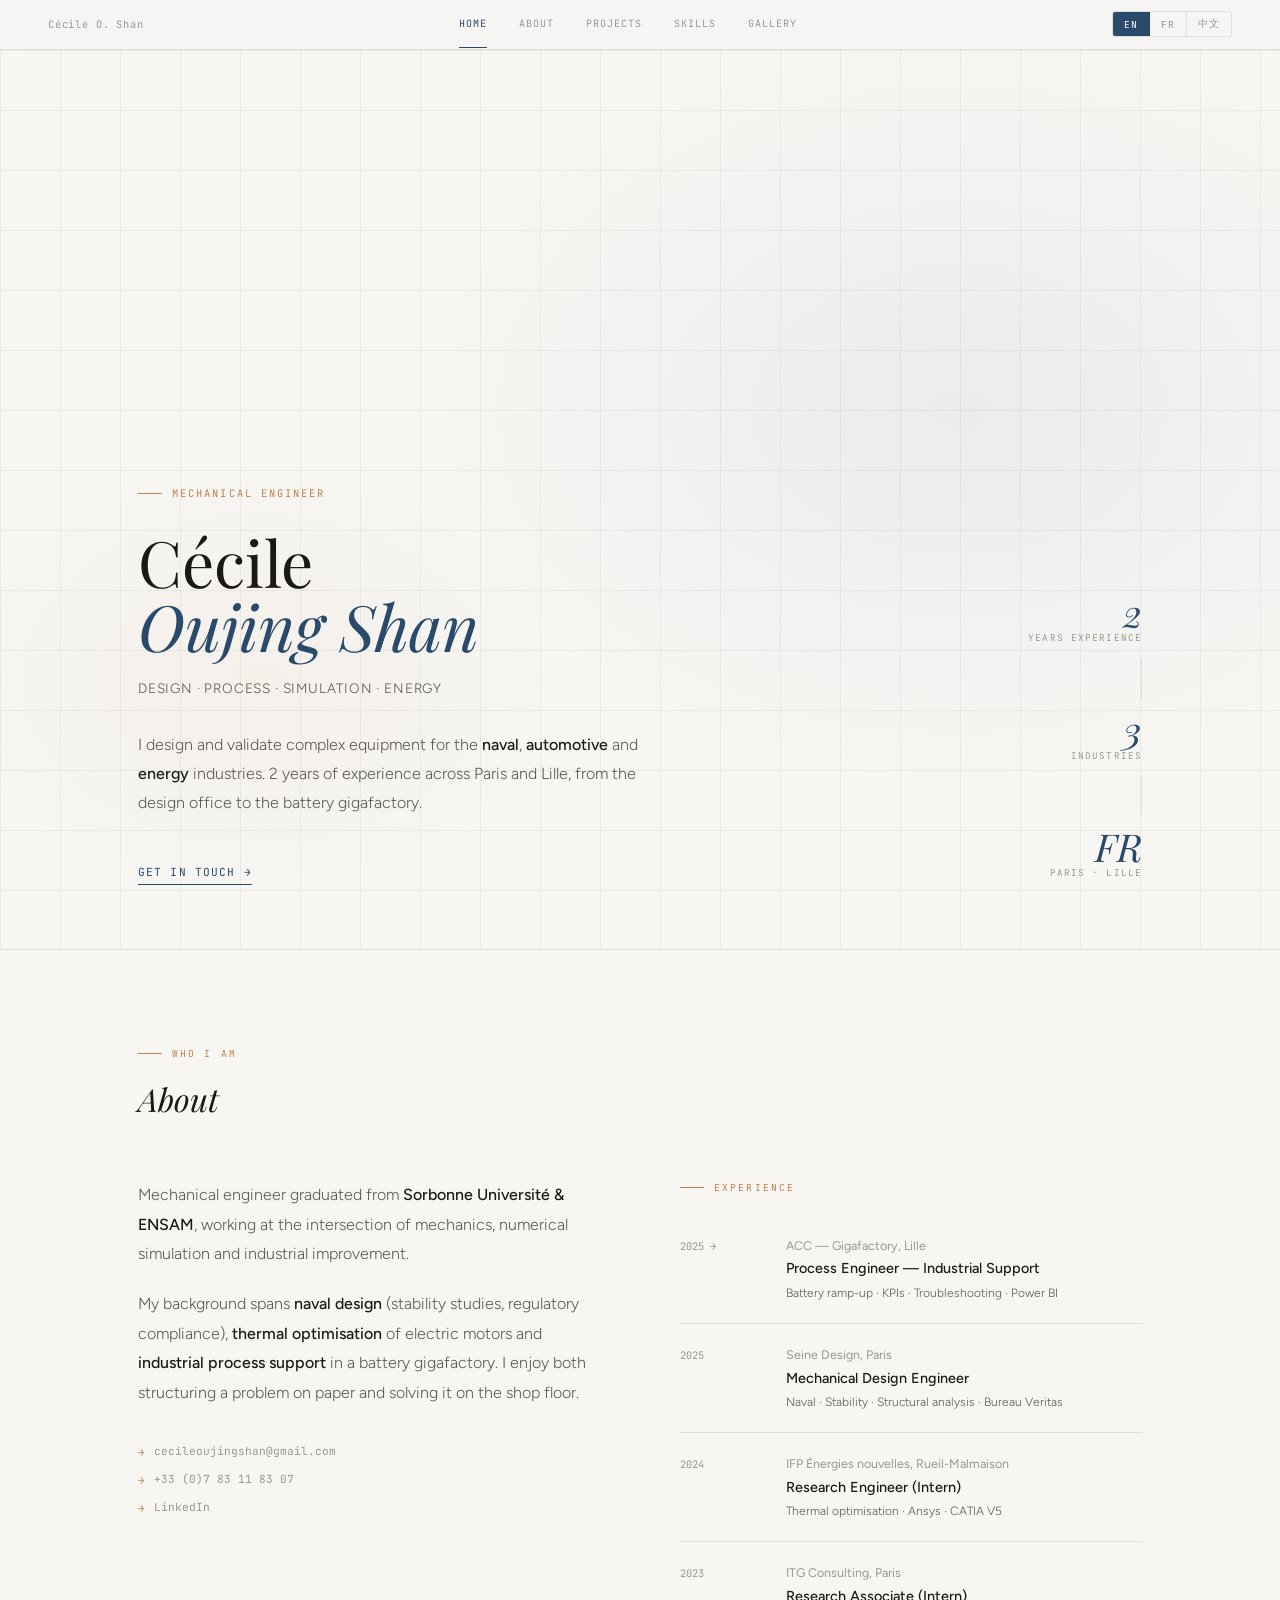
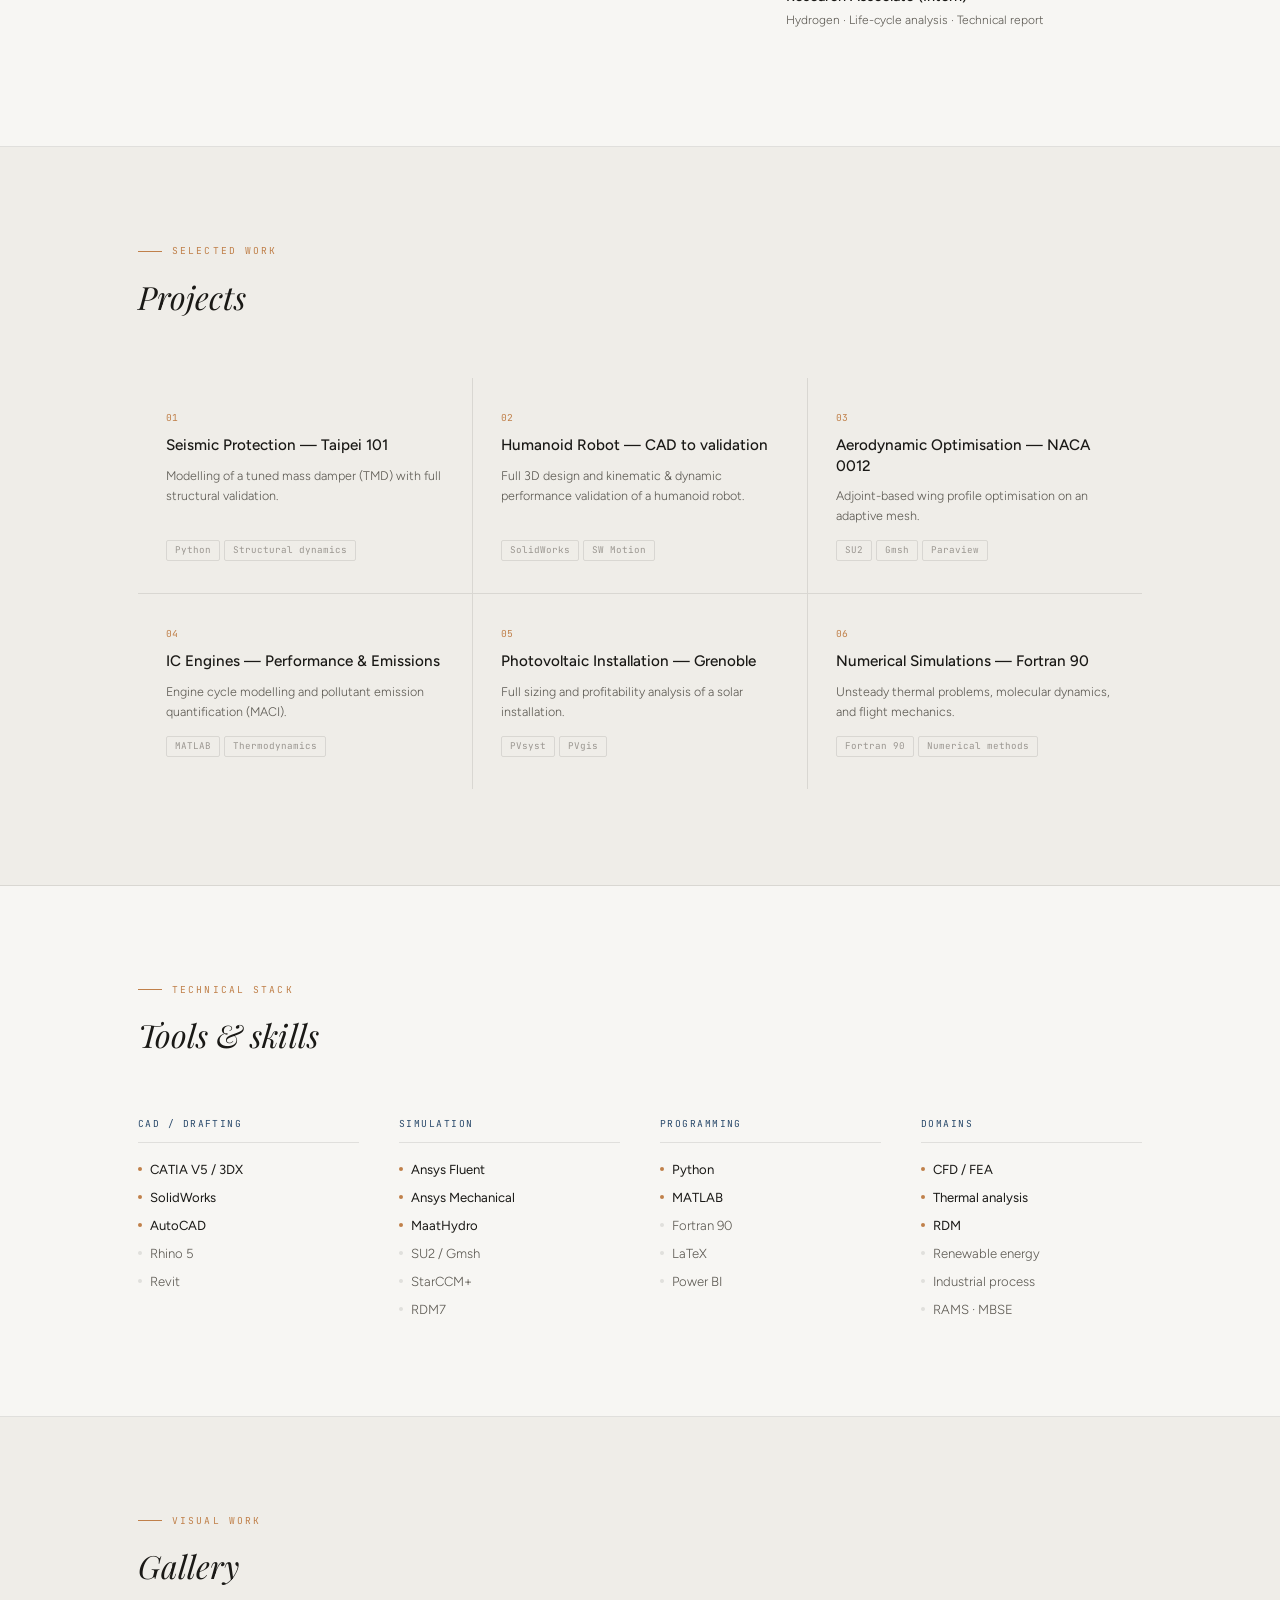
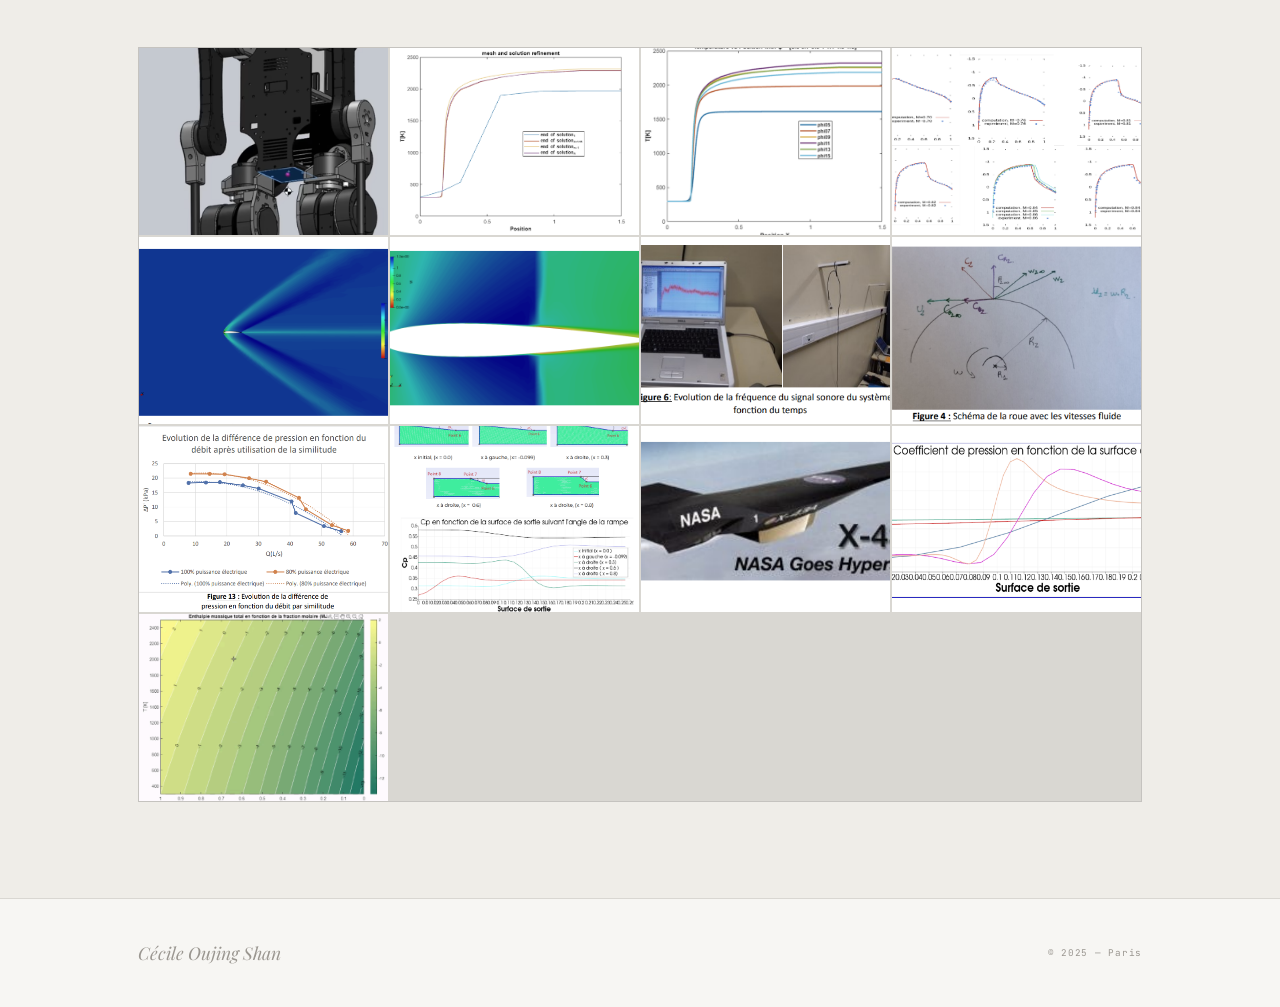
==== commit d9866ef2: "Update index.html" ====
--- a/index.html
+++ b/index.html
@@ -1,268 +1,150 @@
 <!DOCTYPE html>
-<html lang="fr">
+<html lang="en">
 <head>
 <meta charset="UTF-8">
 <meta name="viewport" content="width=device-width, initial-scale=1.0">
 <title>Cécile Oujing Shan</title>
 <link rel="preconnect" href="https://fonts.googleapis.com">
 <link rel="preconnect" href="https://fonts.gstatic.com" crossorigin>
-<link href="https://fonts.googleapis.com/css2?family=Figtree:ital,wght@0,300;0,400;0,500;1,300;1,400&family=Playfair+Display:ital,wght@0,400;1,400;1,500&family=JetBrains+Mono:wght@300;400&display=swap" rel="stylesheet">
+<link href="https://fonts.googleapis.com/css2?family=Figtree:ital,wght@0,300;0,400;0,500;1,300;1,400&family=Playfair+Display:ital,wght@0,400;1,400;1,500&family=JetBrains+Mono:wght@300;400&family=Noto+Serif+SC:wght@300;400;500&display=swap" rel="stylesheet">
 <style>
 *,*::before,*::after{margin:0;padding:0;box-sizing:border-box}
-
 :root{
-  --bg:     #f7f6f3;
-  --bg2:    #efede8;
-  --ink:    #1a1916;
-  --ink2:   #5a5750;
-  --ink3:   #9a9690;
-  --rule:   rgba(26,25,22,0.1);
-  --rule2:  rgba(26,25,22,0.06);
-  --accent: #2a4a6b;
-  --accent2:#c0804a;
-  --sans:   'Figtree', sans-serif;
-  --serif:  'Playfair Display', serif;
-  --mono:   'JetBrains Mono', monospace;
-}
-
+  --bg:#f7f6f3;--bg2:#efede8;--ink:#1a1916;--ink2:#5a5750;--ink3:#9a9690;
+  --rule:rgba(26,25,22,0.1);--rule2:rgba(26,25,22,0.06);
+  --accent:#2a4a6b;--accent2:#c0804a;
+  --sans:'Figtree',sans-serif;--serif:'Playfair Display',serif;--mono:'JetBrains Mono',monospace;
+}
 html{scroll-behavior:smooth}
 body{font-family:var(--sans);background:var(--bg);color:var(--ink);line-height:1.6;overflow-x:hidden}
 ::-webkit-scrollbar{width:3px}
 ::-webkit-scrollbar-thumb{background:var(--accent)}
 
+/* ── LANG SWITCHER ── */
+.lang-switcher{
+  display:flex;gap:0;
+  border:1px solid var(--rule);border-radius:3px;overflow:hidden;
+}
+.lang-btn{
+  font-family:var(--mono);font-size:0.6rem;letter-spacing:0.1em;
+  padding:5px 11px;background:none;border:none;cursor:pointer;
+  color:var(--ink3);transition:all 0.15s;border-right:1px solid var(--rule);
+}
+.lang-btn:last-child{border-right:none}
+.lang-btn.active{background:var(--accent);color:white}
+.lang-btn:hover:not(.active){background:var(--bg2);color:var(--ink)}
+
+/* Chinese font override */
+body.zh [data-i18n],body.zh .s-title,body.zh h1{font-family:'Noto Serif SC','Figtree',sans-serif}
+body.zh .hero-role,body.zh .nav-links a,body.zh .s-label,body.zh .sk-cat,body.zh .exp-yr{font-family:var(--mono)}
+
 /* ── NAV ── */
 nav{
   position:sticky;top:0;z-index:100;
-  background:rgba(247,246,243,0.88);
-  backdrop-filter:blur(10px);
+  background:rgba(247,246,243,0.9);backdrop-filter:blur(10px);
   border-bottom:1px solid var(--rule);
   display:flex;align-items:center;justify-content:space-between;
   padding:0 48px;
 }
-.nav-id{
-  font-family:var(--mono);font-size:0.65rem;
-  color:var(--ink3);letter-spacing:0.08em;
-  padding:16px 0;
-}
-.nav-links{display:flex;gap:0}
+.nav-id{font-family:var(--mono);font-size:0.65rem;color:var(--ink3);letter-spacing:0.08em;padding:16px 0}
+.nav-links{display:flex}
 .nav-links a{
-  font-family:var(--mono);font-size:0.65rem;letter-spacing:0.1em;
-  text-transform:uppercase;color:var(--ink3);text-decoration:none;
-  padding:16px 18px;transition:color 0.2s;position:relative;
+  font-family:var(--mono);font-size:0.63rem;letter-spacing:0.1em;text-transform:uppercase;
+  color:var(--ink3);text-decoration:none;padding:16px 16px;transition:color 0.2s;position:relative;
 }
 .nav-links a:hover{color:var(--ink)}
 .nav-links a.on{color:var(--accent)}
-.nav-links a.on::after{
-  content:'';position:absolute;bottom:0;left:18px;right:18px;
-  height:1px;background:var(--accent);
-}
+.nav-links a.on::after{content:'';position:absolute;bottom:0;left:16px;right:16px;height:1px;background:var(--accent)}
+.nav-right{display:flex;align-items:center;gap:16px}
 
 /* ── SHARED ── */
 .wrap{max-width:1100px;margin:0 auto;padding:0 48px}
 section{border-bottom:1px solid var(--rule);padding:96px 0}
 .s-label{
-  font-family:var(--mono);font-size:0.6rem;letter-spacing:0.22em;
-  text-transform:uppercase;color:var(--accent2);margin-bottom:12px;
-  display:flex;align-items:center;gap:10px;
+  font-family:var(--mono);font-size:0.6rem;letter-spacing:0.22em;text-transform:uppercase;
+  color:var(--accent2);margin-bottom:12px;display:flex;align-items:center;gap:10px;
 }
 .s-label::before{content:'';width:24px;height:1px;background:var(--accent2)}
-.s-title{
-  font-family:var(--serif);font-size:2rem;font-style:italic;
-  font-weight:400;color:var(--ink);margin-bottom:56px;
-}
+.s-title{font-family:var(--serif);font-size:2rem;font-style:italic;font-weight:400;color:var(--ink);margin-bottom:56px}
 
 /* ── HERO ── */
-#hero{
-  padding:0;border-bottom:1px solid var(--rule);
-  min-height:100vh;display:flex;flex-direction:column;justify-content:flex-end;
-  position:relative;overflow:hidden;
-}
-.hero-bg{
-  position:absolute;inset:0;
-  background:
-    radial-gradient(ellipse 60% 60% at 75% 40%, rgba(42,74,107,0.06) 0%, transparent 70%),
-    radial-gradient(ellipse 40% 40% at 20% 70%, rgba(192,128,74,0.05) 0%, transparent 60%);
-  pointer-events:none;
-}
-/* subtle grid */
-.hero-bg::after{
-  content:'';position:absolute;inset:0;
-  background-image:linear-gradient(var(--rule2) 1px,transparent 1px),linear-gradient(90deg,var(--rule2) 1px,transparent 1px);
-  background-size:60px 60px;
-}
-.hero-inner{
-  position:relative;z-index:2;
-  display:grid;grid-template-columns:1fr auto;gap:40px;align-items:flex-end;
-  padding:64px 48px;max-width:1100px;margin:0 auto;width:100%;
-}
-.hero-tag{
-  font-family:var(--mono);font-size:0.65rem;letter-spacing:0.2em;
-  text-transform:uppercase;color:var(--accent2);margin-bottom:28px;
-  display:flex;align-items:center;gap:10px;
-}
+#hero{padding:0;border-bottom:1px solid var(--rule);min-height:100vh;display:flex;flex-direction:column;justify-content:flex-end;position:relative;overflow:hidden}
+.hero-bg{position:absolute;inset:0;background:radial-gradient(ellipse 60% 60% at 75% 40%,rgba(42,74,107,0.06) 0%,transparent 70%),radial-gradient(ellipse 40% 40% at 20% 70%,rgba(192,128,74,0.05) 0%,transparent 60%);pointer-events:none}
+.hero-bg::after{content:'';position:absolute;inset:0;background-image:linear-gradient(var(--rule2) 1px,transparent 1px),linear-gradient(90deg,var(--rule2) 1px,transparent 1px);background-size:60px 60px}
+.hero-inner{position:relative;z-index:2;display:grid;grid-template-columns:1fr auto;gap:40px;align-items:flex-end;padding:64px 48px;max-width:1100px;margin:0 auto;width:100%}
+.hero-tag{font-family:var(--mono);font-size:0.65rem;letter-spacing:0.2em;text-transform:uppercase;color:var(--accent2);margin-bottom:28px;display:flex;align-items:center;gap:10px}
 .hero-tag::before{content:'';width:24px;height:1px;background:var(--accent2)}
-h1{
-  font-family:var(--serif);
-  font-size:clamp(2.8rem,5vw,5rem);
-  font-weight:400;line-height:1;
-  color:var(--ink);margin-bottom:20px;
-}
+h1{font-family:var(--serif);font-size:clamp(2.8rem,5vw,5rem);font-weight:400;line-height:1;color:var(--ink);margin-bottom:20px}
 h1 em{font-style:italic;color:var(--accent)}
-.hero-role{
-  font-size:0.85rem;font-weight:300;letter-spacing:0.06em;
-  text-transform:uppercase;color:var(--ink2);margin-bottom:32px;
-}
-.hero-bio{
-  font-size:1rem;font-weight:300;color:var(--ink2);
-  max-width:520px;line-height:1.8;margin-bottom:40px;
-}
+.hero-role{font-size:0.85rem;font-weight:300;letter-spacing:0.06em;text-transform:uppercase;color:var(--ink2);margin-bottom:32px}
+.hero-bio{font-size:1rem;font-weight:300;color:var(--ink2);max-width:520px;line-height:1.8;margin-bottom:40px}
 .hero-bio strong{font-weight:500;color:var(--ink)}
-.hero-cta{
-  display:inline-flex;align-items:center;gap:10px;
-  font-family:var(--mono);font-size:0.7rem;letter-spacing:0.1em;
-  text-transform:uppercase;color:var(--accent);text-decoration:none;
-  border-bottom:1px solid var(--accent);padding-bottom:2px;
-  transition:gap 0.2s;
-}
+.hero-cta{display:inline-flex;align-items:center;gap:10px;font-family:var(--mono);font-size:0.7rem;letter-spacing:0.1em;text-transform:uppercase;color:var(--accent);text-decoration:none;border-bottom:1px solid var(--accent);padding-bottom:2px;transition:gap 0.2s}
 .hero-cta:hover{gap:16px}
-.hero-right{
-  display:flex;flex-direction:column;align-items:flex-end;gap:6px;
-  padding-bottom:4px;
-}
+.hero-right{display:flex;flex-direction:column;align-items:flex-end;gap:6px;padding-bottom:4px}
 .hero-stat{text-align:right}
-.hero-stat-n{
-  font-family:var(--serif);font-size:2.4rem;font-style:italic;
-  color:var(--accent);line-height:1;
-}
-.hero-stat-l{
-  font-family:var(--mono);font-size:0.58rem;letter-spacing:0.12em;
-  text-transform:uppercase;color:var(--ink3);
-}
+.hero-stat-n{font-family:var(--serif);font-size:2.4rem;font-style:italic;color:var(--accent);line-height:1}
+.hero-stat-l{font-family:var(--mono);font-size:0.58rem;letter-spacing:0.12em;text-transform:uppercase;color:var(--ink3)}
 .hero-stat-sep{width:1px;height:40px;background:var(--rule);margin:6px 0 6px auto}
-.lang-row{
-  display:flex;gap:6px;margin-top:20px;justify-content:flex-end;
-}
-.lang{
-  font-family:var(--mono);font-size:0.6rem;letter-spacing:0.1em;
-  padding:3px 9px;border:1px solid var(--rule);border-radius:2px;
-  color:var(--ink3);
-}
-
-/* ── À PROPOS ── */
+
+/* ── ABOUT ── */
 #apropos{background:var(--bg)}
 .about-grid{display:grid;grid-template-columns:1fr 1fr;gap:80px;align-items:start}
-.about-text p{
-  font-size:1rem;font-weight:300;color:var(--ink2);line-height:1.85;
-  margin-bottom:20px;
-}
+.about-text p{font-size:1rem;font-weight:300;color:var(--ink2);line-height:1.85;margin-bottom:20px}
 .about-text p strong{font-weight:500;color:var(--ink)}
 .about-contact{margin-top:36px;display:flex;flex-direction:column;gap:10px}
-.about-contact a{
-  font-family:var(--mono);font-size:0.7rem;color:var(--ink3);
-  text-decoration:none;display:flex;align-items:center;gap:10px;
-  transition:color 0.2s;
-}
+.about-contact a{font-family:var(--mono);font-size:0.7rem;color:var(--ink3);text-decoration:none;display:flex;align-items:center;gap:10px;transition:color 0.2s}
 .about-contact a:hover{color:var(--ink)}
 .about-contact a::before{content:'→';color:var(--accent2);font-size:0.65rem}
 .about-exp{display:flex;flex-direction:column;gap:1px}
-.exp-row{
-  display:grid;grid-template-columns:90px 1fr;gap:16px;
-  padding:20px 0;border-bottom:1px solid var(--rule);
-  align-items:baseline;
-}
+.exp-row{display:grid;grid-template-columns:90px 1fr;gap:16px;padding:20px 0;border-bottom:1px solid var(--rule);align-items:baseline}
 .exp-row:last-child{border-bottom:none}
 .exp-yr{font-family:var(--mono);font-size:0.65rem;color:var(--ink3)}
-.exp-info{}
 .exp-co{font-size:0.78rem;color:var(--ink3);margin-bottom:2px}
 .exp-ro{font-size:0.9rem;font-weight:500;color:var(--ink);margin-bottom:3px}
 .exp-bd{font-size:0.75rem;color:var(--ink2);font-weight:300}
 
-/* ── PROJETS ── */
+/* ── PROJECTS ── */
 #projets{background:var(--bg2)}
 .proj-grid{display:grid;grid-template-columns:repeat(3,1fr);gap:1px;background:var(--rule)}
-.proj-card{
-  background:var(--bg2);padding:32px 28px;
-  transition:background 0.2s;
-  display:flex;flex-direction:column;gap:10px;
-}
+.proj-card{background:var(--bg2);padding:32px 28px;transition:background 0.2s;display:flex;flex-direction:column;gap:10px}
 .proj-card:hover{background:var(--bg)}
 .proj-n{font-family:var(--mono);font-size:0.6rem;color:var(--accent2)}
 .proj-title{font-size:0.95rem;font-weight:500;color:var(--ink);line-height:1.35}
 .proj-desc{font-size:0.78rem;color:var(--ink2);font-weight:300;line-height:1.6;flex:1}
 .proj-tags{display:flex;flex-wrap:wrap;gap:4px;margin-top:4px}
-.ptag{
-  font-family:var(--mono);font-size:0.58rem;padding:2px 8px;
-  border:1px solid var(--rule);border-radius:2px;color:var(--ink3);
-}
-
-/* ── COMPÉTENCES ── */
+.ptag{font-family:var(--mono);font-size:0.58rem;padding:2px 8px;border:1px solid var(--rule);border-radius:2px;color:var(--ink3)}
+
+/* ── SKILLS ── */
 #competences{background:var(--bg)}
 .skills-grid{display:grid;grid-template-columns:repeat(4,1fr);gap:40px}
-.skill-block{}
-.sk-cat{
-  font-family:var(--mono);font-size:0.6rem;letter-spacing:0.15em;
-  text-transform:uppercase;color:var(--accent);margin-bottom:16px;
-  padding-bottom:10px;border-bottom:1px solid var(--rule);
-}
+.sk-cat{font-family:var(--mono);font-size:0.6rem;letter-spacing:0.15em;text-transform:uppercase;color:var(--accent);margin-bottom:16px;padding-bottom:10px;border-bottom:1px solid var(--rule)}
 .sk-list{display:flex;flex-direction:column;gap:7px}
-.sk-item{
-  font-size:0.82rem;font-weight:300;color:var(--ink2);
-  display:flex;align-items:center;gap:8px;
-}
+.sk-item{font-size:0.82rem;font-weight:300;color:var(--ink2);display:flex;align-items:center;gap:8px}
 .sk-item::before{content:'';width:4px;height:4px;border-radius:50%;background:var(--rule);flex-shrink:0}
 .sk-item.hi{color:var(--ink);font-weight:400}
 .sk-item.hi::before{background:var(--accent2)}
 
-/* ── GALERIE ── */
+/* ── GALLERY ── */
 #galerie{background:var(--bg2)}
-.gallery{
-  display:grid;
-  grid-template-columns:repeat(auto-fill,minmax(220px,1fr));
-  gap:2px;background:var(--rule);
-  border:1px solid var(--rule);
-}
-.gi{
-  aspect-ratio:4/3;overflow:hidden;cursor:pointer;
-  background:var(--bg);position:relative;
-}
-.gi img{
-  width:100%;height:100%;object-fit:cover;
-  transition:transform 0.5s ease,filter 0.3s;
-  filter:saturate(0.7);
-}
+.gallery{display:grid;grid-template-columns:repeat(auto-fill,minmax(220px,1fr));gap:2px;background:var(--rule);border:1px solid var(--rule)}
+.gi{aspect-ratio:4/3;overflow:hidden;cursor:pointer;background:var(--bg);position:relative}
+.gi img{width:100%;height:100%;object-fit:cover;transition:transform 0.5s ease,filter 0.3s;filter:saturate(0.7)}
 .gi:hover img{transform:scale(1.05);filter:saturate(1)}
 
 /* ── LIGHTBOX ── */
-.lb{
-  display:none;position:fixed;inset:0;z-index:9999;
-  background:rgba(18,17,14,0.96);
-  align-items:center;justify-content:center;flex-direction:column;gap:20px;
-}
+.lb{display:none;position:fixed;inset:0;z-index:9999;background:rgba(18,17,14,0.96);align-items:center;justify-content:center;flex-direction:column;gap:20px}
 .lb.open{display:flex}
 .lb img{max-width:85vw;max-height:80vh;object-fit:contain}
 .lb-bar{display:flex;align-items:center;gap:20px}
-.lb-btn{
-  font-family:var(--mono);font-size:0.65rem;letter-spacing:0.1em;
-  color:rgba(247,246,243,0.45);background:none;
-  border:1px solid rgba(247,246,243,0.12);
-  padding:7px 16px;border-radius:2px;cursor:pointer;
-  transition:all 0.2s;
-}
-.lb-btn:hover{color:var(--bg);border-color:rgba(247,246,243,0.4)}
+.lb-btn{font-family:var(--mono);font-size:0.65rem;letter-spacing:0.1em;color:rgba(247,246,243,0.45);background:none;border:1px solid rgba(247,246,243,0.12);padding:7px 16px;border-radius:2px;cursor:pointer;transition:all 0.2s}
+.lb-btn:hover{color:#f7f6f3;border-color:rgba(247,246,243,0.4)}
 .lb-ctr{font-family:var(--mono);font-size:0.6rem;color:rgba(247,246,243,0.3);min-width:44px;text-align:center}
-.lb-close{
-  position:fixed;top:20px;right:28px;
-  font-family:var(--mono);font-size:0.65rem;letter-spacing:0.1em;
-  color:rgba(247,246,243,0.35);background:none;border:none;cursor:pointer;
-  transition:color 0.2s;
-}
-.lb-close:hover{color:var(--bg)}
+.lb-close{position:fixed;top:20px;right:28px;font-family:var(--mono);font-size:0.65rem;letter-spacing:0.1em;color:rgba(247,246,243,0.35);background:none;border:none;cursor:pointer;transition:color 0.2s}
+.lb-close:hover{color:#f7f6f3}
 
 /* ── FOOTER ── */
-footer{
-  padding:40px 48px;max-width:1100px;margin:0 auto;
-  display:flex;align-items:center;justify-content:space-between;
-}
+footer{padding:40px 48px;max-width:1100px;margin:0 auto;display:flex;align-items:center;justify-content:space-between}
 .ft-name{font-family:var(--serif);font-style:italic;font-size:1.1rem;color:var(--ink3)}
 .ft-copy{font-family:var(--mono);font-size:0.58rem;color:var(--ink3);letter-spacing:0.08em}
 
@@ -284,24 +166,32 @@
   .about-grid{grid-template-columns:1fr;gap:48px}
   .skills-grid{grid-template-columns:repeat(2,1fr);gap:28px}
   .proj-grid{grid-template-columns:1fr 1fr}
+  .nav-id{display:none}
 }
 @media(max-width:600px){
   .proj-grid{grid-template-columns:1fr}
   .skills-grid{grid-template-columns:1fr 1fr}
-  .nav-id{display:none}
 }
 </style>
 </head>
-<body>
-
+<body class="en">
+
+<!-- NAV -->
 <nav>
   <span class="nav-id">Cécile O. Shan</span>
   <div class="nav-links">
-    <a href="#hero" class="on">Accueil</a>
-    <a href="#apropos">À propos</a>
-    <a href="#projets">Projets</a>
-    <a href="#competences">Outils</a>
-    <a href="#galerie">Galerie</a>
+    <a href="#hero"        class="on" data-i18n="nav_home"></a>
+    <a href="#apropos"          data-i18n="nav_about"></a>
+    <a href="#projets"          data-i18n="nav_projects"></a>
+    <a href="#competences"      data-i18n="nav_skills"></a>
+    <a href="#galerie"          data-i18n="nav_gallery"></a>
+  </div>
+  <div class="nav-right">
+    <div class="lang-switcher">
+      <button class="lang-btn active" data-lang="en">EN</button>
+      <button class="lang-btn" data-lang="fr">FR</button>
+      <button class="lang-btn" data-lang="zh">中文</button>
+    </div>
   </div>
 </nav>
 
@@ -310,61 +200,40 @@
   <div class="hero-bg"></div>
   <div class="hero-inner">
     <div>
-      <div class="hero-tag">Ingénieure Mécanique</div>
+      <div class="hero-tag" data-i18n="hero_tag"></div>
       <h1>Cécile<br><em>Oujing Shan</em></h1>
-      <div class="hero-role">Conception · Process · Simulation · Énergie</div>
-      <p class="hero-bio">
-        Je conçois et valide des équipements complexes pour l'industrie
-        <strong>navale</strong>, <strong>automobile</strong> et <strong>énergétique</strong>.
-        2 ans d'expérience entre Paris et Lille, du bureau d'études à la gigafactory.
-      </p>
-      <a href="mailto:cecileoujingshan@gmail.com" class="hero-cta">
-        Prendre contact →
-      </a>
+      <div class="hero-role" data-i18n="hero_role"></div>
+      <p class="hero-bio" data-i18n="hero_bio"></p>
+      <a href="mailto:cecileoujingshan@gmail.com" class="hero-cta" data-i18n="hero_cta"></a>
     </div>
     <div class="hero-right">
       <div class="hero-stat">
         <div class="hero-stat-n">2</div>
-        <div class="hero-stat-l">ans d'expérience</div>
+        <div class="hero-stat-l" data-i18n="stat_exp"></div>
       </div>
       <div class="hero-stat-sep"></div>
       <div class="hero-stat">
         <div class="hero-stat-n">3</div>
-        <div class="hero-stat-l">secteurs</div>
+        <div class="hero-stat-l" data-i18n="stat_sectors"></div>
       </div>
       <div class="hero-stat-sep"></div>
       <div class="hero-stat">
         <div class="hero-stat-n">FR</div>
         <div class="hero-stat-l">Paris · Lille</div>
       </div>
-      <div class="lang-row">
-        <span class="lang">FR</span>
-        <span class="lang">EN</span>
-        <span class="lang">中文</span>
-      </div>
     </div>
   </div>
 </section>
 
-<!-- À PROPOS -->
+<!-- ABOUT -->
 <section id="apropos">
   <div class="wrap">
-    <div class="s-label">Qui je suis</div>
-    <div class="s-title">À propos</div>
+    <div class="s-label" data-i18n="about_label"></div>
+    <div class="s-title" data-i18n="about_title"></div>
     <div class="about-grid">
       <div class="about-text">
-        <p>
-          Ingénieure mécanique diplômée de <strong>Sorbonne Université &amp; ENSAM</strong>,
-          je travaille à l'intersection de la mécanique, de la simulation numérique
-          et de l'amélioration industrielle.
-        </p>
-        <p>
-          Mon parcours couvre la <strong>conception navale</strong> (études de stabilité,
-          conformité réglementaire), l'<strong>optimisation thermique</strong> de moteurs
-          électriques et le <strong>support process industriel</strong> en gigafactory
-          batterie. J'aime autant structurer un problème sur papier que le résoudre
-          sur le terrain.
-        </p>
+        <p data-i18n="about_p1"></p>
+        <p data-i18n="about_p2"></p>
         <div class="about-contact">
           <a href="mailto:cecileoujingshan@gmail.com">cecileoujingshan@gmail.com</a>
           <a href="tel:+33783118307">+33 (0)7 83 11 83 07</a>
@@ -372,38 +241,38 @@
         </div>
       </div>
       <div>
-        <div class="s-label" style="margin-bottom:20px">Expériences</div>
+        <div class="s-label" data-i18n="exp_label" style="margin-bottom:20px"></div>
         <div class="about-exp">
           <div class="exp-row">
             <div class="exp-yr">2025 →</div>
             <div class="exp-info">
               <div class="exp-co">ACC — Gigafactory, Lille</div>
-              <div class="exp-ro">Ingénieure Process</div>
-              <div class="exp-bd">Ramp-up batteries · KPI · Troubleshooting</div>
+              <div class="exp-ro" data-i18n="exp1_role"></div>
+              <div class="exp-bd" data-i18n="exp1_kw"></div>
             </div>
           </div>
           <div class="exp-row">
             <div class="exp-yr">2025</div>
             <div class="exp-info">
               <div class="exp-co">Seine Design, Paris</div>
-              <div class="exp-ro">Ingénieure Conception Mécanique</div>
-              <div class="exp-bd">Naval · Stabilité · RDM · Bureau Veritas</div>
+              <div class="exp-ro" data-i18n="exp2_role"></div>
+              <div class="exp-bd" data-i18n="exp2_kw"></div>
             </div>
           </div>
           <div class="exp-row">
             <div class="exp-yr">2024</div>
             <div class="exp-info">
-              <div class="exp-co">IFPEN, Rueil-Malmaison</div>
-              <div class="exp-ro">Ingénieure d'Études</div>
-              <div class="exp-bd">Thermique moteurs électriques · Ansys · CATIA</div>
+              <div class="exp-co">IFP Énergies nouvelles, Rueil-Malmaison</div>
+              <div class="exp-ro" data-i18n="exp3_role"></div>
+              <div class="exp-bd" data-i18n="exp3_kw"></div>
             </div>
           </div>
           <div class="exp-row">
             <div class="exp-yr">2023</div>
             <div class="exp-info">
               <div class="exp-co">ITG Consulting, Paris</div>
-              <div class="exp-ro">Chargée de Recherche</div>
-              <div class="exp-bd">Hydrogène · Cycle de vie · Rapport technique</div>
+              <div class="exp-ro" data-i18n="exp4_role"></div>
+              <div class="exp-bd" data-i18n="exp4_kw"></div>
             </div>
           </div>
         </div>
@@ -412,60 +281,60 @@
   </div>
 </section>
 
-<!-- PROJETS -->
+<!-- PROJECTS -->
 <section id="projets">
   <div class="wrap">
-    <div class="s-label">Travaux sélectionnés</div>
-    <div class="s-title">Projets</div>
+    <div class="s-label" data-i18n="proj_label"></div>
+    <div class="s-title" data-i18n="proj_title"></div>
     <div class="proj-grid">
       <div class="proj-card">
         <div class="proj-n">01</div>
-        <div class="proj-title">Protection parasismique — Tour Taipei 101</div>
-        <div class="proj-desc">Modélisation d'un TMD (amortisseur à masse accordée) et validation par analyses structurelles complètes.</div>
-        <div class="proj-tags"><span class="ptag">Python</span><span class="ptag">Dynamique des structures</span></div>
+        <div class="proj-title" data-i18n="p1_title"></div>
+        <div class="proj-desc"  data-i18n="p1_desc"></div>
+        <div class="proj-tags"><span class="ptag">Python</span><span class="ptag" data-i18n="p1_tag"></span></div>
       </div>
       <div class="proj-card">
         <div class="proj-n">02</div>
-        <div class="proj-title">Robot humanoïde — de la CAO à la validation</div>
-        <div class="proj-desc">Conception intégrale 3D et validation cinématique &amp; dynamique d'un robot humanoïde.</div>
+        <div class="proj-title" data-i18n="p2_title"></div>
+        <div class="proj-desc"  data-i18n="p2_desc"></div>
         <div class="proj-tags"><span class="ptag">SolidWorks</span><span class="ptag">SW Motion</span></div>
       </div>
       <div class="proj-card">
         <div class="proj-n">03</div>
-        <div class="proj-title">Optimisation aérodynamique NACA 0012</div>
-        <div class="proj-desc">Optimisation de profil d'aile par méthodes adjoint sur maillage adaptatif.</div>
+        <div class="proj-title" data-i18n="p3_title"></div>
+        <div class="proj-desc"  data-i18n="p3_desc"></div>
         <div class="proj-tags"><span class="ptag">SU2</span><span class="ptag">Gmsh</span><span class="ptag">Paraview</span></div>
       </div>
       <div class="proj-card">
         <div class="proj-n">04</div>
-        <div class="proj-title">Moteurs thermiques — Performances &amp; Émissions</div>
-        <div class="proj-desc">Modélisation du cycle moteur et quantification des émissions polluantes (MACI).</div>
-        <div class="proj-tags"><span class="ptag">MATLAB</span><span class="ptag">Thermodynamique</span></div>
+        <div class="proj-title" data-i18n="p4_title"></div>
+        <div class="proj-desc"  data-i18n="p4_desc"></div>
+        <div class="proj-tags"><span class="ptag">MATLAB</span><span class="ptag" data-i18n="p4_tag"></span></div>
       </div>
       <div class="proj-card">
         <div class="proj-n">05</div>
-        <div class="proj-title">Installation photovoltaïque — Grenoble</div>
-        <div class="proj-desc">Dimensionnement complet et analyse de rentabilité d'une installation solaire.</div>
-        <div class="proj-tags"><span class="ptag">PVsyst</span><span class="ptag">PVgis</span><span class="ptag">ENR</span></div>
+        <div class="proj-title" data-i18n="p5_title"></div>
+        <div class="proj-desc"  data-i18n="p5_desc"></div>
+        <div class="proj-tags"><span class="ptag">PVsyst</span><span class="ptag">PVgis</span></div>
       </div>
       <div class="proj-card">
         <div class="proj-n">06</div>
-        <div class="proj-title">Simulations numériques Fortran 90</div>
-        <div class="proj-desc">Thermique instationnaire, dynamique moléculaire et mécanique du vol — série de problèmes numériques.</div>
-        <div class="proj-tags"><span class="ptag">Fortran</span><span class="ptag">Numérique</span></div>
+        <div class="proj-title" data-i18n="p6_title"></div>
+        <div class="proj-desc"  data-i18n="p6_desc"></div>
+        <div class="proj-tags"><span class="ptag">Fortran 90</span><span class="ptag" data-i18n="p6_tag"></span></div>
       </div>
     </div>
   </div>
 </section>
 
-<!-- COMPÉTENCES -->
+<!-- SKILLS -->
 <section id="competences">
   <div class="wrap">
-    <div class="s-label">Stack technique</div>
-    <div class="s-title">Outils &amp; compétences</div>
+    <div class="s-label" data-i18n="sk_label"></div>
+    <div class="s-title" data-i18n="sk_title"></div>
     <div class="skills-grid">
       <div class="skill-block">
-        <div class="sk-cat">CAO / DAO</div>
+        <div class="sk-cat" data-i18n="sk_cat1"></div>
         <div class="sk-list">
           <span class="sk-item hi">CATIA V5 / 3DX</span>
           <span class="sk-item hi">SolidWorks</span>
@@ -475,7 +344,7 @@
         </div>
       </div>
       <div class="skill-block">
-        <div class="sk-cat">Simulation</div>
+        <div class="sk-cat" data-i18n="sk_cat2"></div>
         <div class="sk-list">
           <span class="sk-item hi">Ansys Fluent</span>
           <span class="sk-item hi">Ansys Mechanical</span>
@@ -486,7 +355,7 @@
         </div>
       </div>
       <div class="skill-block">
-        <div class="sk-cat">Programmation</div>
+        <div class="sk-cat" data-i18n="sk_cat3"></div>
         <div class="sk-list">
           <span class="sk-item hi">Python</span>
           <span class="sk-item hi">MATLAB</span>
@@ -496,13 +365,13 @@
         </div>
       </div>
       <div class="skill-block">
-        <div class="sk-cat">Domaines</div>
+        <div class="sk-cat" data-i18n="sk_cat4"></div>
         <div class="sk-list">
           <span class="sk-item hi">CFD / FEA</span>
-          <span class="sk-item hi">Thermique</span>
+          <span class="sk-item hi" data-i18n="sk_thermo"></span>
           <span class="sk-item hi">RDM</span>
-          <span class="sk-item">Énergie renouvelable</span>
-          <span class="sk-item">Process industriel</span>
+          <span class="sk-item" data-i18n="sk_renewable"></span>
+          <span class="sk-item" data-i18n="sk_process"></span>
           <span class="sk-item">RAMS · MBSE</span>
         </div>
       </div>
@@ -510,26 +379,26 @@
   </div>
 </section>
 
-<!-- GALERIE -->
+<!-- GALLERY -->
 <section id="galerie">
   <div class="wrap">
-    <div class="s-label">Visuels de travaux</div>
-    <div class="s-title">Galerie</div>
+    <div class="s-label" data-i18n="gal_label"></div>
+    <div class="s-title" data-i18n="gal_title"></div>
   </div>
   <div style="max-width:1100px;margin:0 auto;padding:0 48px">
     <div class="gallery">
-      <div class="gi"><img src="assets/robotl2.png" alt="Robot humanoïde" class="gi-img"></div>
-      <div class="gi"><img src="assets/1.png" alt="Simulation" class="gi-img"></div>
-      <div class="gi"><img src="assets/2.png" alt="Simulation" class="gi-img"></div>
-      <div class="gi"><img src="assets/3.png" alt="Simulation" class="gi-img"></div>
-      <div class="gi"><img src="assets/4.png" alt="Simulation" class="gi-img"></div>
-      <div class="gi"><img src="assets/5.png" alt="Simulation" class="gi-img"></div>
-      <div class="gi"><img src="assets/6.png" alt="Conception" class="gi-img"></div>
-      <div class="gi"><img src="assets/7.png" alt="Conception" class="gi-img"></div>
-      <div class="gi"><img src="assets/8.png" alt="Analyse" class="gi-img"></div>
-      <div class="gi"><img src="assets/9.png" alt="Analyse" class="gi-img"></div>
-      <div class="gi"><img src="assets/11.png" alt="Résultat" class="gi-img"></div>
-      <div class="gi"><img src="assets/22.png" alt="Résultat" class="gi-img"></div>
+      <div class="gi"><img src="assets/robotl2.png" alt="Humanoid robot" class="gi-img"></div>
+      <div class="gi"><img src="assets/1.png"  alt="Simulation" class="gi-img"></div>
+      <div class="gi"><img src="assets/2.png"  alt="Simulation" class="gi-img"></div>
+      <div class="gi"><img src="assets/3.png"  alt="Simulation" class="gi-img"></div>
+      <div class="gi"><img src="assets/4.png"  alt="Simulation" class="gi-img"></div>
+      <div class="gi"><img src="assets/5.png"  alt="Simulation" class="gi-img"></div>
+      <div class="gi"><img src="assets/6.png"  alt="Design"     class="gi-img"></div>
+      <div class="gi"><img src="assets/7.png"  alt="Design"     class="gi-img"></div>
+      <div class="gi"><img src="assets/8.png"  alt="Analysis"   class="gi-img"></div>
+      <div class="gi"><img src="assets/9.png"  alt="Analysis"   class="gi-img"></div>
+      <div class="gi"><img src="assets/11.png" alt="Result"     class="gi-img"></div>
+      <div class="gi"><img src="assets/22.png" alt="Result"     class="gi-img"></div>
       <div class="gi"><img src="assets/flammeconbu.png" alt="Combustion" class="gi-img"></div>
     </div>
   </div>
@@ -543,35 +412,267 @@
 
 <!-- LIGHTBOX -->
 <div id="lb" class="lb">
-  <button class="lb-close" id="lb-close">fermer ✕</button>
+  <button class="lb-close" id="lb-close" data-i18n="lb_close"></button>
   <img id="lb-img" src="" alt="">
   <div class="lb-bar">
-    <button class="lb-btn" id="lb-prev">← préc.</button>
+    <button class="lb-btn" id="lb-prev" data-i18n="lb_prev"></button>
     <div class="lb-ctr" id="lb-ctr"></div>
-    <button class="lb-btn" id="lb-next">suiv. →</button>
+    <button class="lb-btn" id="lb-next" data-i18n="lb_next"></button>
   </div>
 </div>
 
 <script>
-const imgs=document.querySelectorAll('.gi-img');
-const lb=document.getElementById('lb');
-const lbi=document.getElementById('lb-img');
-const ctr=document.getElementById('lb-ctr');
-let cur=0;
-function open(i){cur=(i+imgs.length)%imgs.length;lbi.src=imgs[cur].src;lbi.alt=imgs[cur].alt;ctr.textContent=(cur+1)+'/'+imgs.length;lb.classList.add('open');document.body.style.overflow='hidden'}
-function close(){lb.classList.remove('open');document.body.style.overflow=''}
-imgs.forEach((img,i)=>img.parentElement.addEventListener('click',()=>open(i)));
-document.getElementById('lb-close').addEventListener('click',close);
-document.getElementById('lb-prev').addEventListener('click',()=>open(cur-1));
-document.getElementById('lb-next').addEventListener('click',()=>open(cur+1));
-lb.addEventListener('click',e=>{if(e.target===lb)close()});
-document.addEventListener('keydown',e=>{if(!lb.classList.contains('open'))return;if(e.key==='Escape')close();if(e.key==='ArrowLeft')open(cur-1);if(e.key==='ArrowRight')open(cur+1)});
-
-// scroll spy
-const secs=[...document.querySelectorAll('section[id]')];
-const links=[...document.querySelectorAll('.nav-links a')];
-const obs=new IntersectionObserver(es=>{es.forEach(e=>{if(e.isIntersecting){links.forEach(a=>a.classList.remove('on'));const a=document.querySelector('.nav-links a[href="#'+e.target.id+'"]');if(a)a.classList.add('on')}})},{threshold:0.35});
-secs.forEach(s=>obs.observe(s));
+// ═══════════════════════════════
+// TRANSLATIONS
+// ═══════════════════════════════
+const T = {
+  en: {
+    nav_home:     "Home",
+    nav_about:    "About",
+    nav_projects: "Projects",
+    nav_skills:   "Skills",
+    nav_gallery:  "Gallery",
+    hero_tag:     "Mechanical Engineer",
+    hero_role:    "Design · Process · Simulation · Energy",
+    hero_bio:     "I design and validate complex equipment for the <strong>naval</strong>, <strong>automotive</strong> and <strong>energy</strong> industries. 2 years of experience across Paris and Lille, from the design office to the battery gigafactory.",
+    hero_cta:     "Get in touch →",
+    stat_exp:     "years experience",
+    stat_sectors: "industries",
+    about_label:  "Who I am",
+    about_title:  "About",
+    about_p1:     "Mechanical engineer graduated from <strong>Sorbonne Université & ENSAM</strong>, working at the intersection of mechanics, numerical simulation and industrial improvement.",
+    about_p2:     "My background spans <strong>naval design</strong> (stability studies, regulatory compliance), <strong>thermal optimisation</strong> of electric motors and <strong>industrial process support</strong> in a battery gigafactory. I enjoy both structuring a problem on paper and solving it on the shop floor.",
+    exp_label:    "Experience",
+    exp1_role:    "Process Engineer — Industrial Support",
+    exp1_kw:      "Battery ramp-up · KPIs · Troubleshooting · Power BI",
+    exp2_role:    "Mechanical Design Engineer",
+    exp2_kw:      "Naval · Stability · Structural analysis · Bureau Veritas",
+    exp3_role:    "Research Engineer (Intern)",
+    exp3_kw:      "Thermal optimisation · Ansys · CATIA V5",
+    exp4_role:    "Research Associate (Intern)",
+    exp4_kw:      "Hydrogen · Life-cycle analysis · Technical report",
+    proj_label:   "Selected work",
+    proj_title:   "Projects",
+    p1_title:     "Seismic Protection — Taipei 101",
+    p1_desc:      "Modelling of a tuned mass damper (TMD) with full structural validation.",
+    p1_tag:       "Structural dynamics",
+    p2_title:     "Humanoid Robot — CAD to validation",
+    p2_desc:      "Full 3D design and kinematic & dynamic performance validation of a humanoid robot.",
+    p3_title:     "Aerodynamic Optimisation — NACA 0012",
+    p3_desc:      "Adjoint-based wing profile optimisation on an adaptive mesh.",
+    p4_title:     "IC Engines — Performance & Emissions",
+    p4_desc:      "Engine cycle modelling and pollutant emission quantification (MACI).",
+    p4_tag:       "Thermodynamics",
+    p5_title:     "Photovoltaic Installation — Grenoble",
+    p5_desc:      "Full sizing and profitability analysis of a solar installation.",
+    p6_title:     "Numerical Simulations — Fortran 90",
+    p6_desc:      "Unsteady thermal problems, molecular dynamics, and flight mechanics.",
+    p6_tag:       "Numerical methods",
+    sk_label:     "Technical stack",
+    sk_title:     "Tools & skills",
+    sk_cat1:      "CAD / Drafting",
+    sk_cat2:      "Simulation",
+    sk_cat3:      "Programming",
+    sk_cat4:      "Domains",
+    sk_thermo:    "Thermal analysis",
+    sk_renewable: "Renewable energy",
+    sk_process:   "Industrial process",
+    gal_label:    "Visual work",
+    gal_title:    "Gallery",
+    lb_close:     "close ✕",
+    lb_prev:      "← prev",
+    lb_next:      "next →",
+  },
+  fr: {
+    nav_home:     "Accueil",
+    nav_about:    "À propos",
+    nav_projects: "Projets",
+    nav_skills:   "Outils",
+    nav_gallery:  "Galerie",
+    hero_tag:     "Ingénieure Mécanique",
+    hero_role:    "Conception · Process · Simulation · Énergie",
+    hero_bio:     "Je conçois et valide des équipements complexes pour l'industrie <strong>navale</strong>, <strong>automobile</strong> et <strong>énergétique</strong>. 2 ans d'expérience entre Paris et Lille, du bureau d'études à la gigafactory batterie.",
+    hero_cta:     "Prendre contact →",
+    stat_exp:     "ans d'expérience",
+    stat_sectors: "secteurs",
+    about_label:  "Qui je suis",
+    about_title:  "À propos",
+    about_p1:     "Ingénieure mécanique diplômée de <strong>Sorbonne Université & ENSAM</strong>, je travaille à l'intersection de la mécanique, de la simulation numérique et de l'amélioration industrielle.",
+    about_p2:     "Mon parcours couvre la <strong>conception navale</strong> (études de stabilité, conformité réglementaire), l'<strong>optimisation thermique</strong> de moteurs électriques et le <strong>support process industriel</strong> en gigafactory batterie. J'aime autant structurer un problème sur papier que le résoudre sur le terrain.",
+    exp_label:    "Expériences",
+    exp1_role:    "Ingénieure Process — Support Industriel",
+    exp1_kw:      "Ramp-up batteries · KPI · Troubleshooting · Power BI",
+    exp2_role:    "Ingénieure en Conception Mécanique",
+    exp2_kw:      "Naval · Stabilité · RDM · Bureau Veritas",
+    exp3_role:    "Ingénieure d'Études (Stage)",
+    exp3_kw:      "Thermique moteurs électriques · Ansys · CATIA V5",
+    exp4_role:    "Chargée de Recherche (Stage)",
+    exp4_kw:      "Hydrogène · Cycle de vie · Rapport technique",
+    proj_label:   "Travaux sélectionnés",
+    proj_title:   "Projets",
+    p1_title:     "Protection parasismique — Tour Taipei 101",
+    p1_desc:      "Modélisation d'un TMD (amortisseur à masse accordée) et validation par analyses structurelles complètes.",
+    p1_tag:       "Dynamique des structures",
+    p2_title:     "Robot humanoïde — de la CAO à la validation",
+    p2_desc:      "Conception intégrale 3D et validation cinématique & dynamique d'un robot humanoïde.",
+    p3_title:     "Optimisation aérodynamique — NACA 0012",
+    p3_desc:      "Optimisation de profil d'aile par méthode adjointe sur maillage adaptatif.",
+    p4_title:     "Moteurs thermiques — Performances & Émissions",
+    p4_desc:      "Modélisation du cycle moteur et quantification des émissions polluantes (MACI).",
+    p4_tag:       "Thermodynamique",
+    p5_title:     "Installation photovoltaïque — Grenoble",
+    p5_desc:      "Dimensionnement complet et analyse de rentabilité d'une installation solaire.",
+    p6_title:     "Simulations numériques — Fortran 90",
+    p6_desc:      "Thermique instationnaire, dynamique moléculaire et mécanique du vol.",
+    p6_tag:       "Méthodes numériques",
+    sk_label:     "Stack technique",
+    sk_title:     "Outils & compétences",
+    sk_cat1:      "CAO / DAO",
+    sk_cat2:      "Simulation",
+    sk_cat3:      "Programmation",
+    sk_cat4:      "Domaines",
+    sk_thermo:    "Thermique",
+    sk_renewable: "Énergie renouvelable",
+    sk_process:   "Process industriel",
+    gal_label:    "Visuels de travaux",
+    gal_title:    "Galerie",
+    lb_close:     "fermer ✕",
+    lb_prev:      "← préc.",
+    lb_next:      "suiv. →",
+  },
+  zh: {
+    nav_home:     "首页",
+    nav_about:    "关于",
+    nav_projects: "项目",
+    nav_skills:   "技能",
+    nav_gallery:  "图库",
+    hero_tag:     "机械工程师",
+    hero_role:    "设计 · 工艺 · 仿真 · 能源",
+    hero_bio:     "我为<strong>船舶</strong>、<strong>汽车</strong>和<strong>能源</strong>行业设计并验证复杂设备。在巴黎和里尔拥有2年经验，从设计办公室到电池超级工厂。",
+    hero_cta:     "联系我 →",
+    stat_exp:     "年工作经验",
+    stat_sectors: "行业领域",
+    about_label:  "关于我",
+    about_title:  "个人简介",
+    about_p1:     "毕业于<strong>巴黎索邦大学 & ENSAM</strong>，专注于机械工程、数值仿真与工业改进的交叉领域。",
+    about_p2:     "经历涵盖<strong>船舶设计</strong>（稳定性分析、法规符合性）、电动机<strong>热优化</strong>以及电池超级工厂的<strong>工业工艺支持</strong>。擅长从理论建模到现场解决问题。",
+    exp_label:    "工作经历",
+    exp1_role:    "工艺工程师 — 工业支持",
+    exp1_kw:      "电池产能爬坡 · KPI · 故障诊断 · Power BI",
+    exp2_role:    "机械设计工程师",
+    exp2_kw:      "船舶 · 稳定性 · 结构计算 · Bureau Veritas",
+    exp3_role:    "研究工程师（实习）",
+    exp3_kw:      "电机热优化 · Ansys · CATIA V5",
+    exp4_role:    "研究员（实习）",
+    exp4_kw:      "氢能 · 生命周期分析 · 技术报告",
+    proj_label:   "精选项目",
+    proj_title:   "项目",
+    p1_title:     "抗震保护 — 台北101大厦",
+    p1_desc:      "调谐质量阻尼器（TMD）建模及完整结构分析验证。",
+    p1_tag:       "结构动力学",
+    p2_title:     "仿人机器人 — 从CAD到验证",
+    p2_desc:      "仿人机器人完整3D设计及运动学与动力学性能验证。",
+    p3_title:     "气动优化 — NACA 0012",
+    p3_desc:      "基于伴随方法在自适应网格上的翼型优化。",
+    p4_title:     "内燃机 — 性能与排放",
+    p4_desc:      "发动机循环建模及污染物排放定量分析。",
+    p4_tag:       "热力学",
+    p5_title:     "光伏装置 — 格勒诺布尔",
+    p5_desc:      "太阳能装置的完整设计与经济效益分析。",
+    p6_title:     "数值仿真 — Fortran 90",
+    p6_desc:      "非稳态热传导、分子动力学与飞行力学问题。",
+    p6_tag:       "数值方法",
+    sk_label:     "技术栈",
+    sk_title:     "工具与技能",
+    sk_cat1:      "CAD / 制图",
+    sk_cat2:      "仿真",
+    sk_cat3:      "编程",
+    sk_cat4:      "领域",
+    sk_thermo:    "热分析",
+    sk_renewable: "可再生能源",
+    sk_process:   "工业工艺",
+    gal_label:    "作品图集",
+    gal_title:    "图库",
+    lb_close:     "关闭 ✕",
+    lb_prev:      "← 上一张",
+    lb_next:      "下一张 →",
+  }
+};
+
+// ═══════════════════════════════
+// APPLY LANGUAGE
+// ═══════════════════════════════
+let currentLang = 'en';
+
+function applyLang(lang) {
+  currentLang = lang;
+  const t = T[lang];
+  document.body.className = lang;
+  document.documentElement.lang = lang === 'zh' ? 'zh-CN' : lang;
+
+  document.querySelectorAll('[data-i18n]').forEach(el => {
+    const key = el.getAttribute('data-i18n');
+    if (t[key] !== undefined) el.innerHTML = t[key];
+  });
+
+  // Update lang buttons
+  document.querySelectorAll('.lang-btn').forEach(btn => {
+    btn.classList.toggle('active', btn.getAttribute('data-lang') === lang);
+  });
+}
+
+document.querySelectorAll('.lang-btn').forEach(btn => {
+  btn.addEventListener('click', () => applyLang(btn.getAttribute('data-lang')));
+});
+
+// Init with EN
+applyLang('en');
+
+// ═══════════════════════════════
+// LIGHTBOX
+// ═══════════════════════════════
+const imgs = document.querySelectorAll('.gi-img');
+const lb   = document.getElementById('lb');
+const lbi  = document.getElementById('lb-img');
+const ctr  = document.getElementById('lb-ctr');
+let cur = 0;
+
+function lbOpen(i) {
+  cur = (i + imgs.length) % imgs.length;
+  lbi.src = imgs[cur].src;
+  lbi.alt = imgs[cur].alt;
+  ctr.textContent = (cur + 1) + ' / ' + imgs.length;
+  lb.classList.add('open');
+  document.body.style.overflow = 'hidden';
+}
+function lbClose() { lb.classList.remove('open'); document.body.style.overflow = ''; }
+
+imgs.forEach((img, i) => img.parentElement.addEventListener('click', () => lbOpen(i)));
+document.getElementById('lb-close').addEventListener('click', lbClose);
+document.getElementById('lb-prev').addEventListener('click', () => lbOpen(cur - 1));
+document.getElementById('lb-next').addEventListener('click', () => lbOpen(cur + 1));
+lb.addEventListener('click', e => { if (e.target === lb) lbClose(); });
+document.addEventListener('keydown', e => {
+  if (!lb.classList.contains('open')) return;
+  if (e.key === 'Escape') lbClose();
+  if (e.key === 'ArrowLeft')  lbOpen(cur - 1);
+  if (e.key === 'ArrowRight') lbOpen(cur + 1);
+});
+
+// ═══════════════════════════════
+// SCROLL SPY
+// ═══════════════════════════════
+const navLinks = [...document.querySelectorAll('.nav-links a')];
+const observer = new IntersectionObserver(entries => {
+  entries.forEach(e => {
+    if (e.isIntersecting) {
+      navLinks.forEach(a => a.classList.remove('on'));
+      const a = document.querySelector('.nav-links a[href="#' + e.target.id + '"]');
+      if (a) a.classList.add('on');
+    }
+  });
+}, { threshold: 0.35 });
+document.querySelectorAll('section[id]').forEach(s => observer.observe(s));
 </script>
 </body>
 </html>
